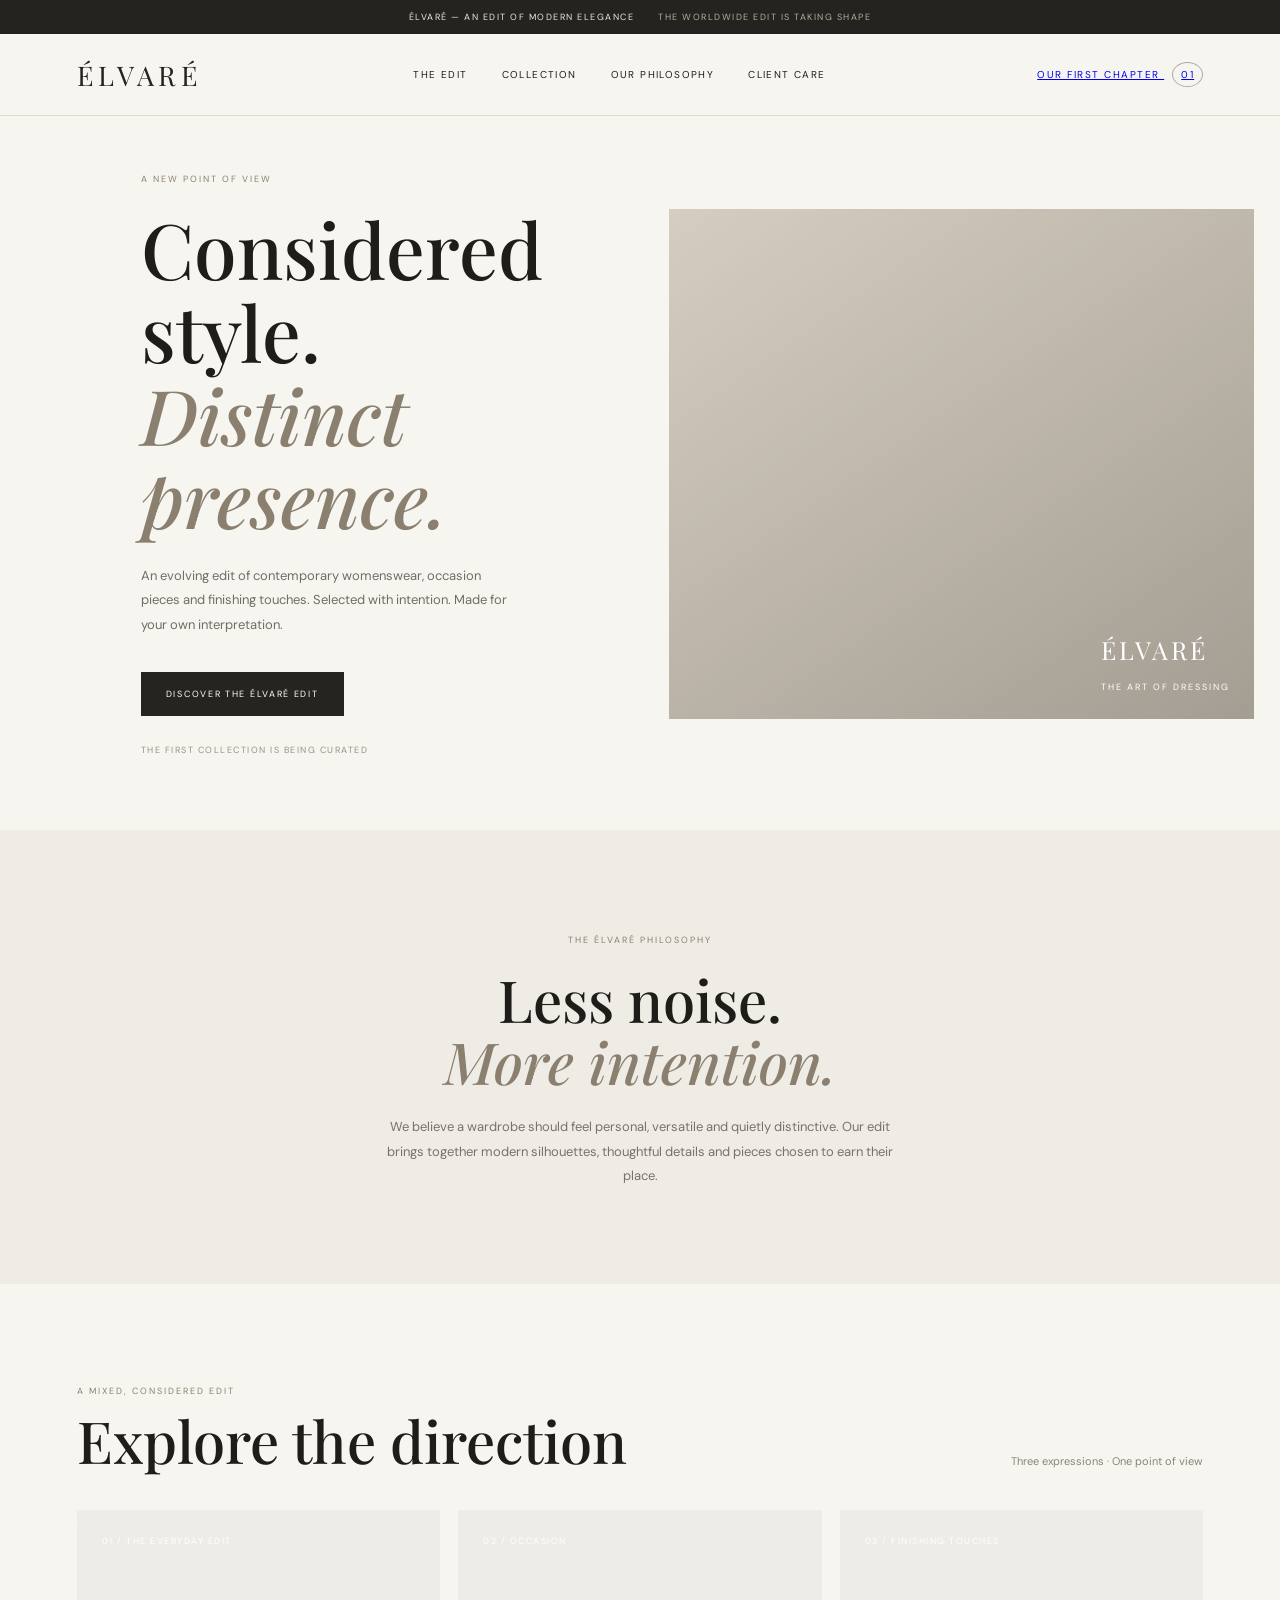
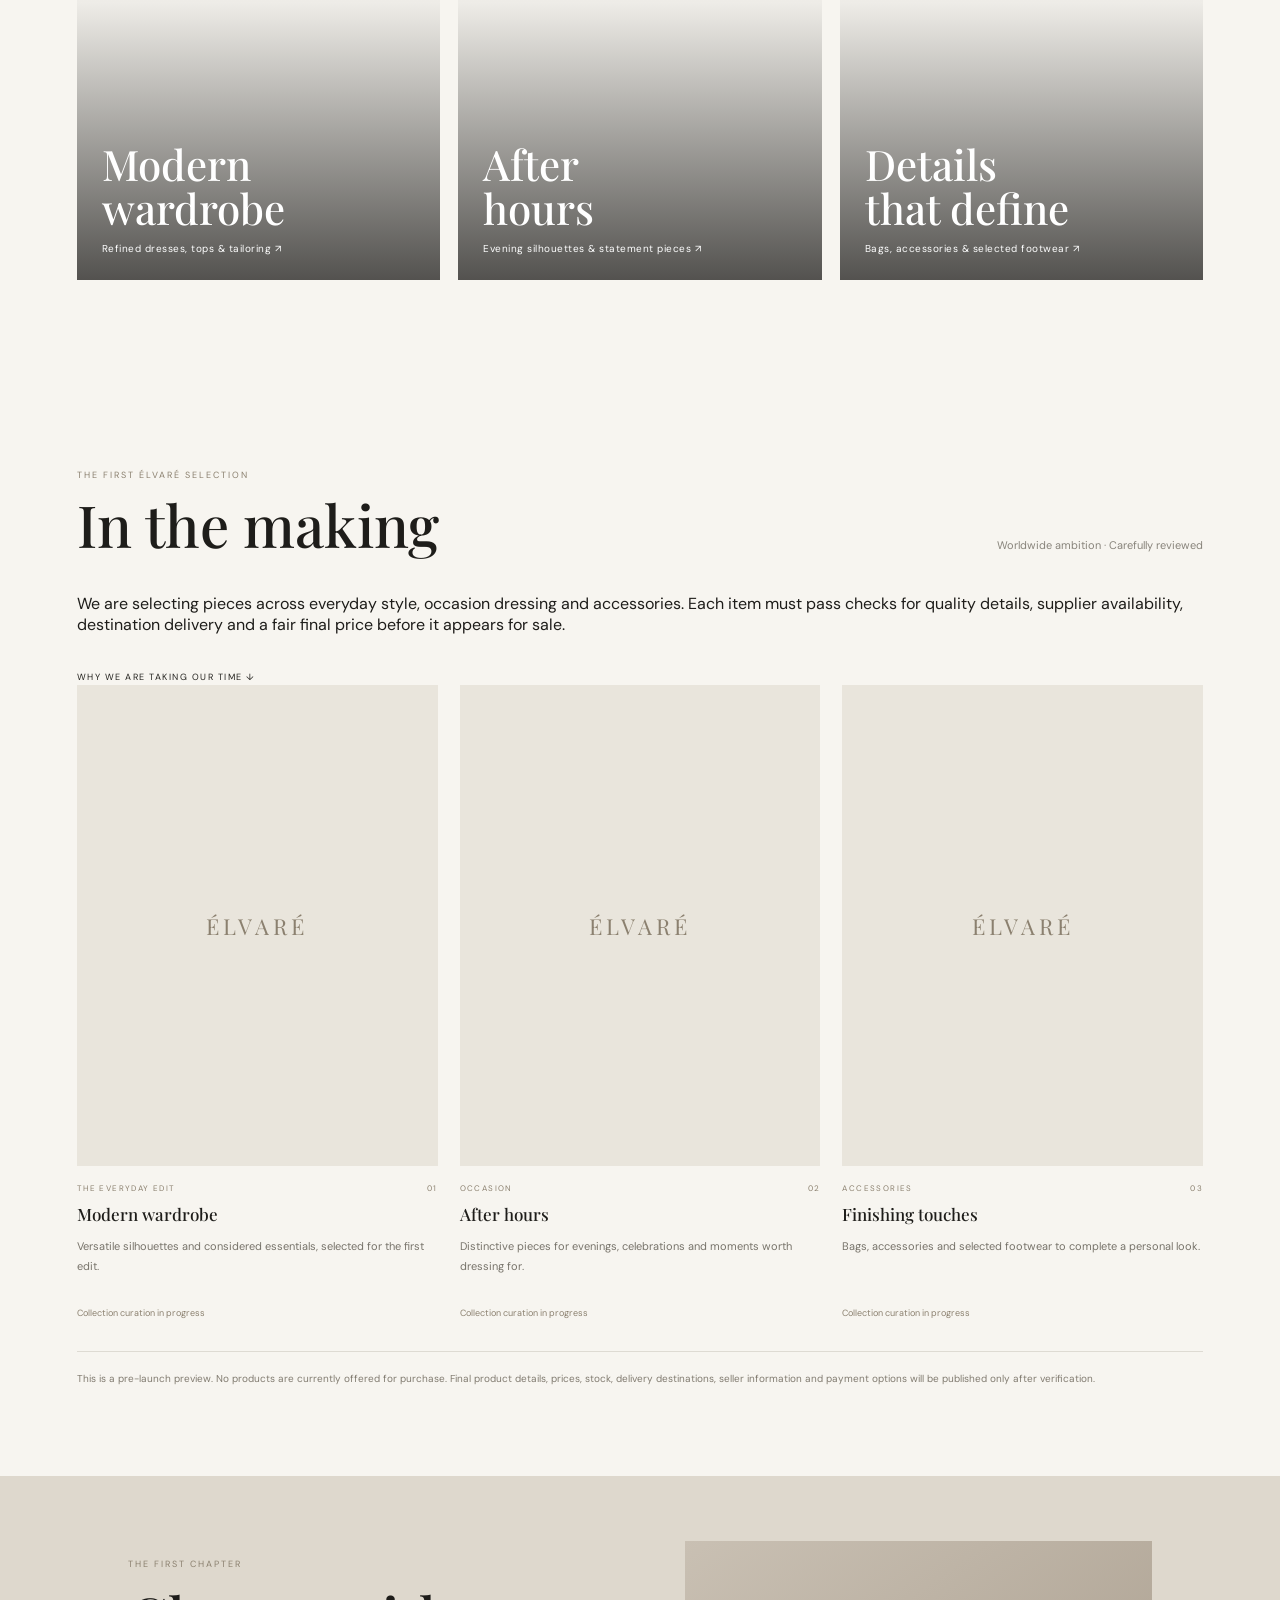
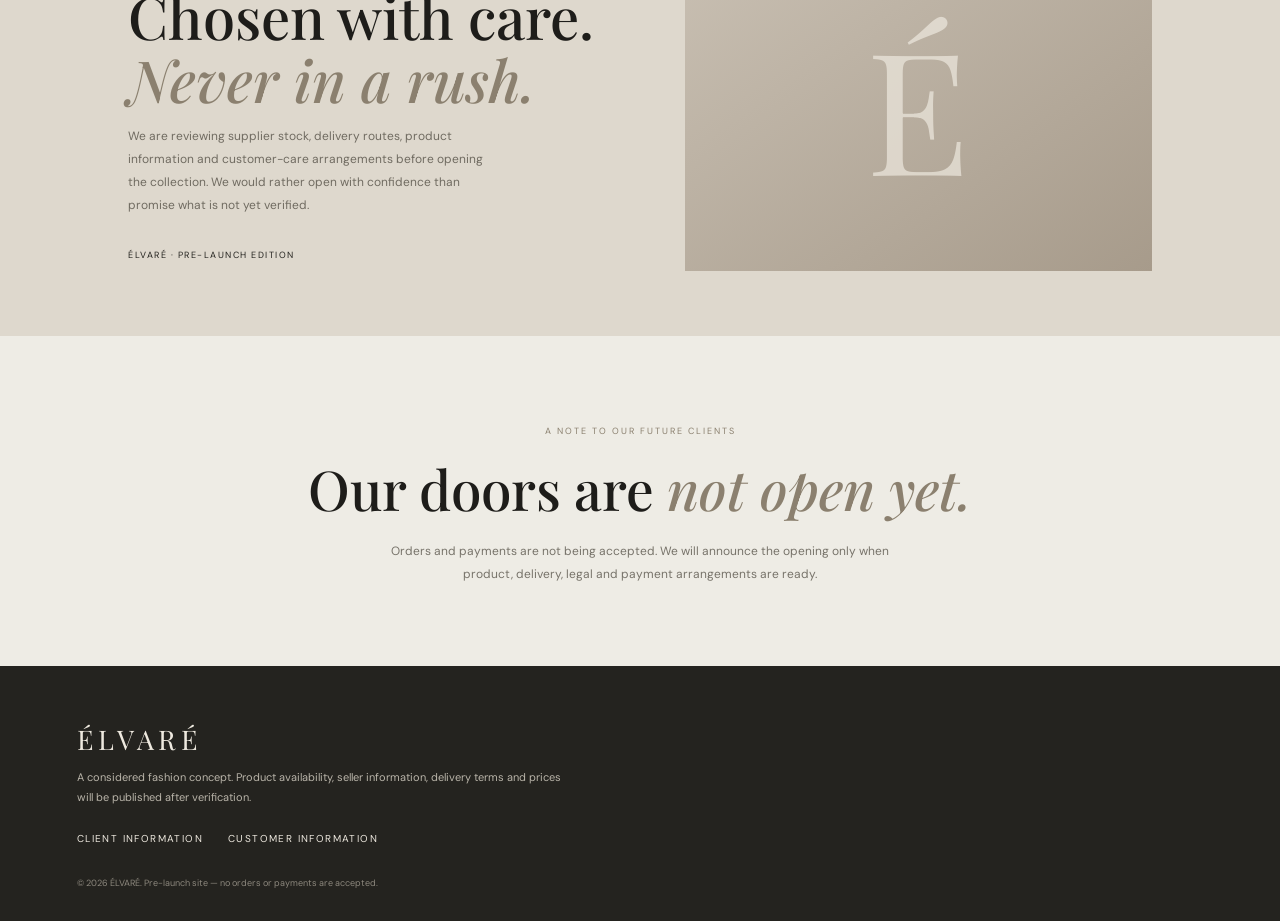
==== index.html @ fff517f3 "Refresh ÉLVARÉ pre-launch storefront and SEO" ====
<!doctype html>
<html lang="en">
<head>
<meta charset="utf-8"><meta name="viewport" content="width=device-width,initial-scale=1">
<meta name="description" content="ÉLVARÉ is an independent fashion edit in the making: contemporary womenswear, occasion dressing and considered accessories. Worldwide launch preparation.">
<meta name="theme-color" content="#f7f5f0"><meta name="robots" content="index,follow">
<meta property="og:type" content="website"><meta property="og:title" content="ÉLVARÉ — The Art of Dressing">
<meta property="og:description" content="A considered edit of modern womenswear, occasion pieces and finishing touches. The first collection is being curated.">
<meta property="og:image" content="https://images.unsplash.com/photo-1539109136881-3be0616acf4b?auto=format&fit=crop&w=1200&q=85">
<meta name="twitter:card" content="summary_large_image">
<title>ÉLVARÉ — The Art of Dressing</title>
<link rel="preconnect" href="https://fonts.googleapis.com"><link rel="preconnect" href="https://fonts.gstatic.com" crossorigin>
<link href="https://fonts.googleapis.com/css2?family=DM+Sans:wght@400;500;600&family=Playfair+Display:wght@500;600&display=swap" rel="stylesheet"><link rel="stylesheet" href="styles.css">
</head>
<body>
<div class="announcement">ÉLVARÉ — AN EDIT OF MODERN ELEGANCE <span>THE WORLDWIDE EDIT IS TAKING SHAPE</span></div>
<header class="header"><a class="wordmark" href="#" aria-label="ÉLVARÉ home">ÉLVARÉ</a><nav aria-label="Main navigation"><a href="#departments">THE EDIT</a><a href="#collection">COLLECTION</a><a href="#philosophy">OUR PHILOSOPHY</a><a href="policies.html">CLIENT CARE</a></nav><a class="bag" href="#launch">OUR FIRST CHAPTER <span>01</span></a></header>
<main>
<section class="hero"><div class="hero-copy"><p class="eyebrow">A NEW POINT OF VIEW</p><h1>Considered style.<br><i>Distinct presence.</i></h1><p class="intro">An evolving edit of contemporary womenswear, occasion pieces and finishing touches. Selected with intention. Made for your own interpretation.</p><a class="button" href="#collection">DISCOVER THE ÉLVARÉ EDIT</a><p class="hero-note">THE FIRST COLLECTION IS BEING CURATED</p></div><div class="hero-image" role="img" aria-label="Fashion editorial photograph"><div class="image-note">ÉLVARÉ<br><small>THE ART OF DRESSING</small></div></div></section>
<section class="statement" id="philosophy"><p class="eyebrow">THE ÉLVARÉ PHILOSOPHY</p><h2>Less noise.<br><i>More intention.</i></h2><p>We believe a wardrobe should feel personal, versatile and quietly distinctive. Our edit brings together modern silhouettes, thoughtful details and pieces chosen to earn their place.</p></section>
<section class="departments" id="departments"><div class="section-head"><div><p class="eyebrow">A MIXED, CONSIDERED EDIT</p><h2>Explore the direction</h2></div><span class="muted">Three expressions · One point of view</span></div><div class="department-grid"><a class="department d1" href="#collection"><span>01 / THE EVERYDAY EDIT</span><strong>Modern<br>wardrobe</strong><small>Refined dresses, tops & tailoring ↗</small></a><a class="department d2" href="#collection"><span>02 / OCCASION</span><strong>After<br>hours</strong><small>Evening silhouettes & statement pieces ↗</small></a><a class="department d3" href="#collection"><span>03 / FINISHING TOUCHES</span><strong>Details<br>that define</strong><small>Bags, accessories & selected footwear ↗</small></a></div></section>
<section class="collection" id="collection"><div class="section-head"><div><p class="eyebrow">THE FIRST ÉLVARÉ SELECTION</p><h2>In the making</h2></div><span class="muted">Worldwide ambition · Carefully reviewed</span></div><div class="collection-intro"><p>We are selecting pieces across everyday style, occasion dressing and accessories. Each item must pass checks for quality details, supplier availability, destination delivery and a fair final price before it appears for sale.</p><a class="text-link" href="#launch">WHY WE ARE TAKING OUR TIME ↓</a></div><div class="product-grid" id="product-grid" aria-live="polite"><article class="product-card"><div class="product-photo product-no-image">ÉLVARÉ</div><div class="product-meta"><span>THE EVERYDAY EDIT</span><span>01</span></div><h3>Modern wardrobe</h3><p>Versatile silhouettes and considered essentials, selected for the first edit.</p><small class="product-status">Collection curation in progress</small></article><article class="product-card"><div class="product-photo product-no-image">ÉLVARÉ</div><div class="product-meta"><span>OCCASION</span><span>02</span></div><h3>After hours</h3><p>Distinctive pieces for evenings, celebrations and moments worth dressing for.</p><small class="product-status">Collection curation in progress</small></article><article class="product-card"><div class="product-photo product-no-image">ÉLVARÉ</div><div class="product-meta"><span>ACCESSORIES</span><span>03</span></div><h3>Finishing touches</h3><p>Bags, accessories and selected footwear to complete a personal look.</p><small class="product-status">Collection curation in progress</small></article></div><p class="catalog-note">This is a pre-launch preview. No products are currently offered for purchase. Final product details, prices, stock, delivery destinations, seller information and payment options will be published only after verification.</p></section>
<section class="editorial" id="launch"><div><p class="eyebrow">THE FIRST CHAPTER</p><h2>Chosen with care.<br><i>Never in a rush.</i></h2><p>We are reviewing supplier stock, delivery routes, product information and customer-care arrangements before opening the collection. We would rather open with confidence than promise what is not yet verified.</p><span class="text-link">ÉLVARÉ · PRE-LAUNCH EDITION</span></div><div class="editorial-art" aria-hidden="true"></div></section>
<section class="launch-strip"><p class="eyebrow">A NOTE TO OUR FUTURE CLIENTS</p><h2>Our doors are <i>not open yet.</i></h2><p>Orders and payments are not being accepted. We will announce the opening only when product, delivery, legal and payment arrangements are ready.</p></section>
</main>
<footer><a class="wordmark" href="#">ÉLVARÉ</a><p>A considered fashion concept. Product availability, seller information, delivery terms and prices will be published after verification.</p><div class="footer-links"><a href="policies.html">CLIENT INFORMATION</a><a href="policies.html">CUSTOMER INFORMATION</a></div><small>© 2026 ÉLVARÉ. Pre-launch site — no orders or payments are accepted.</small></footer>
<script src="app.js"></script></body></html>
---- styles.css ----
*{box-sizing:border-box}html{scroll-behavior:smooth}body{margin:0;color:#1e1d1a;background:#f7f5f0;font-family:'DM Sans',sans-serif}.announcement{text-align:center;background:#24231f;color:#eee9df;font-size:9px;letter-spacing:1.5px;padding:11px}.header{height:82px;display:flex;align-items:center;justify-content:space-between;padding:0 6vw;border-bottom:1px solid #dedbd3}.wordmark{font-family:'Playfair Display',serif;font-size:27px;letter-spacing:5px;color:#24231f;text-decoration:none}nav{display:flex;gap:34px}nav a,.footer-links a{font-size:10px;letter-spacing:1.4px;text-decoration:none;color:inherit}.bag{background:none;border:0;font:10px 'DM Sans';letter-spacing:1.5px;cursor:pointer}.bag span{border:1px solid #aaa;padding:5px 8px;border-radius:50%;margin-left:8px}.hero{display:grid;grid-template-columns:48% 52%;min-height:610px;padding:48px 6vw 65px;gap:4vw;align-items:center}.hero-copy{padding-left:5vw}.eyebrow{font-size:9px;letter-spacing:2px;color:#8b806f}.hero h1,h2{font:500 clamp(42px,6vw,78px)/1.08 'Playfair Display',serif;margin:22px 0}.hero h1 i,h2 i{font-weight:500;color:#8b806f}.intro{max-width:370px;line-height:1.9;color:#706d65;font-size:13px;margin:25px 0 34px}.button{display:inline-block;background:#25241f;color:#fff;text-decoration:none;border:0;padding:16px 25px;font-size:9px;letter-spacing:1.7px}.hero-image{height:510px;position:relative;background:linear-gradient(145deg,rgba(25,24,21,.02),rgba(25,24,21,.2)),url('https://images.unsplash.com/photo-1539109136881-3be0616acf4b?auto=format&fit=crop&w=1300&q=85') center/cover,#d9d1c3}.image-note{position:absolute;bottom:24px;right:24px;color:white;font:22px/1.2 'Playfair Display';letter-spacing:2px}.statement{text-align:center;padding:95px 20px;background:#eeece5}.statement h2,.section-head h2,.editorial h2{font-size:clamp(38px,5vw,58px)}.statement>p:last-child{max-width:510px;margin:0 auto;color:#77736a;line-height:1.9;font-size:13px}.collection{padding:95px 6vw}.section-head{display:flex;justify-content:space-between;align-items:end;margin-bottom:38px}.section-head h2{margin:12px 0 0}.muted{font-size:11px;color:#88847b;line-height:1.8}.grid{display:grid;grid-template-columns:repeat(3,1fr);gap:22px}.product{background:#eeece6}.product-art{height:380px;background:linear-gradient(135deg,#d8d0c3,#b8ad9e);display:flex;align-items:center;justify-content:center;color:#f7f5f0;font:13px 'Playfair Display';letter-spacing:2px}.product:nth-child(2n) .product-art{background:linear-gradient(135deg,#c9c0b3,#e4ded4)}.product-info{padding:17px 15px 20px;display:flex;justify-content:space-between;gap:10px;font-size:12px}.product-info small{display:block;color:#8a857b;margin-top:6px}.add{background:none;border:1px solid #aaa;padding:8px 12px;font-size:9px;letter-spacing:1px;cursor:pointer}.editorial{background:#ded8cd;display:grid;grid-template-columns:1fr 1fr;min-height:440px;align-items:center;padding:65px 10vw;gap:7vw}.editorial h2{margin:15px 0}.editorial p:not(.eyebrow){font-size:12px;line-height:1.9;color:#706b61;max-width:360px}.editorial-art{height:330px;background:linear-gradient(145deg,#c9c0b3,#a79b8b);position:relative}.editorial-art:after{content:'É';position:absolute;inset:0;display:grid;place-items:center;font:170px 'Playfair Display';color:#eee9df;opacity:.7}.text-link{font-size:9px;letter-spacing:1.5px;color:#24231f;text-decoration:none;display:inline-block;margin-top:20px}footer{padding:55px 6vw 30px;background:#24231f;color:#eee9df}footer .wordmark{color:#eee9df}footer p{font-size:11px;color:#b9b4a9;max-width:500px;line-height:1.8}.footer-links{display:flex;gap:25px;margin:25px 0}footer small{font-size:9px;color:#8d887e}.drawer{position:fixed;right:0;top:0;height:100%;width:min(420px,90vw);background:#f7f5f0;z-index:5;padding:35px;transform:translateX(110%);transition:.3s}.drawer.open{transform:none}.close{float:right;border:0;background:none;font-size:28px;cursor:pointer}.scrim{display:none;position:fixed;inset:0;background:#0008;z-index:4}.scrim.show{display:block}.cart-line{padding:12px 0;border-bottom:1px solid #ddd;display:flex;justify-content:space-between;font-size:12px}@media(max-width:750px){nav{display:none}.hero{grid-template-columns:1fr;padding:45px 6vw;gap:35px}.hero-copy{padding:0}.hero-image{height:390px}.grid{grid-template-columns:1fr 1fr}.product-art{height:260px}.section-head{display:block}.section-head .muted{display:block;margin-top:12px}.editorial{grid-template-columns:1fr;padding:55px 8vw}.editorial-art{height:260px}}@media(max-width:440px){.grid{grid-template-columns:1fr}.product-art{height:350px}.wordmark{font-size:23px}}
/* ÉLVARÉ editorial launch refresh */
.announcement{display:flex;justify-content:center;gap:24px;flex-wrap:wrap}.announcement span{color:#b9ad9b}.hero{min-height:650px}.hero-note{font-size:9px;letter-spacing:1.5px;color:#9a9184;margin-top:28px}.hero-image{background-image:linear-gradient(145deg,rgba(25,24,21,.02),rgba(25,24,21,.28)),url('https://images.unsplash.com/photo-1539109136881-3be0616acf4b?auto=format&fit=crop&w=1300&q=85')}.image-note{font-size:25px;letter-spacing:3px}.image-note small{font:9px 'DM Sans';letter-spacing:2px}
.departments{padding:92px 6vw}.department-grid{display:grid;grid-template-columns:1fr 1fr 1fr;gap:18px}.department{min-height:370px;padding:25px;display:flex;flex-direction:column;justify-content:flex-end;color:#fff;text-decoration:none;position:relative;overflow:hidden;background-size:cover;background-position:center}.department:before{content:'';position:absolute;inset:0;background:linear-gradient(0deg,rgba(20,19,17,.72),rgba(20,19,17,.04) 75%);transition:.3s}.department:hover:before{background:linear-gradient(0deg,rgba(20,19,17,.8),rgba(20,19,17,.18))}.department>*{position:relative}.department span{font-size:9px;letter-spacing:1.5px;margin-bottom:auto}.department strong{font:42px/1.05 'Playfair Display';font-weight:500;margin:70px 0 12px}.department small{font-size:10px;letter-spacing:.5px}.d1{background-image:url('https://images.unsplash.com/photo-1483985988355-763728e1935b?auto=format&fit=crop&w=900&q=80')}.d2{background-image:url('https://images.unsplash.com/photo-1566174053879-31528523f8ae?auto=format&fit=crop&w=900&q=80')}.d3{background-image:url('https://images.unsplash.com/photo-1584917865442-de89df76afd3?auto=format&fit=crop&w=900&q=80')}.launch-strip{text-align:center;padding:80px 20px;background:#eeece5}.launch-strip h2{font-size:clamp(36px,5vw,55px)}.launch-strip p:last-child{max-width:500px;margin:0 auto;color:#77736a;line-height:1.9;font-size:12px}
@media(max-width:750px){.department-grid{grid-template-columns:1fr}.department{min-height:330px}.departments{padding:65px 6vw}.announcement{gap:8px;flex-direction:column}}

.collection{padding:88px 6vw;background:#f7f5f0}.product-grid{display:grid;grid-template-columns:repeat(3,minmax(0,1fr));gap:22px}.product-card{min-width:0}.product-photo{display:block;overflow:hidden;background:#e8e2d9;aspect-ratio:2/3}.product-photo img{width:100%;height:100%;object-fit:cover;display:block;transition:transform .5s}.product-photo:hover img{transform:scale(1.035)}.product-meta{display:flex;justify-content:space-between;margin:17px 0 10px;font-size:8px;letter-spacing:1.4px;color:#8b806f}.product-card h3{font:500 23px 'Playfair Display';margin:0 0 10px}.product-card>p{font-size:11px;line-height:1.8;color:#77736a;min-height:58px}.product-foot{display:flex;justify-content:space-between;align-items:center;border-top:1px solid #dedbd3;padding:13px 0;font-size:10px;color:#716c63}.product-foot a{font-size:8px;letter-spacing:1px;color:#24231f;text-decoration:none}.product-status{display:block;font-size:9px;color:#8b806f;line-height:1.6}.catalog-note{font-size:10px;line-height:1.8;color:#817b70;margin:30px 0 0;padding-top:18px;border-top:1px solid #dedbd3}
@media(max-width:750px){.product-grid{grid-template-columns:1fr 1fr;gap:18px}.product-card h3{font-size:20px}.product-card>p{min-height:90px}}
@media(max-width:480px){.product-grid{grid-template-columns:1fr}.product-card>p{min-height:0}.product-photo{aspect-ratio:3/4}}

.catalog-controls{display:flex;align-items:center;justify-content:center;gap:18px;margin:34px auto 0}.catalog-controls .button{cursor:pointer}.catalog-controls [hidden]{display:none}

.catalog-search-wrap{max-width:520px;margin:0 0 34px}.catalog-search-wrap label{display:block;font-size:9px;letter-spacing:1.8px;color:#8b806f;margin-bottom:10px}.catalog-search-wrap input{width:100%;padding:15px 16px;border:1px solid #d8d3c9;background:#fffdfa;color:#24231f;font:12px 'DM Sans',sans-serif;outline:none}.catalog-search-wrap input:focus{border-color:#8b806f}.product-photo{display:block;aspect-ratio:3/4;overflow:hidden;background:#e9e5dc}.product-photo img{width:100%;height:100%;object-fit:cover;display:block;transition:transform .5s}.product-card:hover .product-photo img{transform:scale(1.035)}.product-no-image{display:grid;place-items:center;font:22px 'Playfair Display';letter-spacing:4px;color:#8b806f}.product-card h3{font:500 17px/1.35 'Playfair Display',serif}.product-status{display:block;color:#8b806f;line-height:1.6;margin-top:10px}.product-foot{display:flex;justify-content:space-between;gap:10px;font-size:10px;letter-spacing:.7px}.product-card{min-width:0}@media(max-width:700px){.catalog-search-wrap{margin-bottom:24px}}
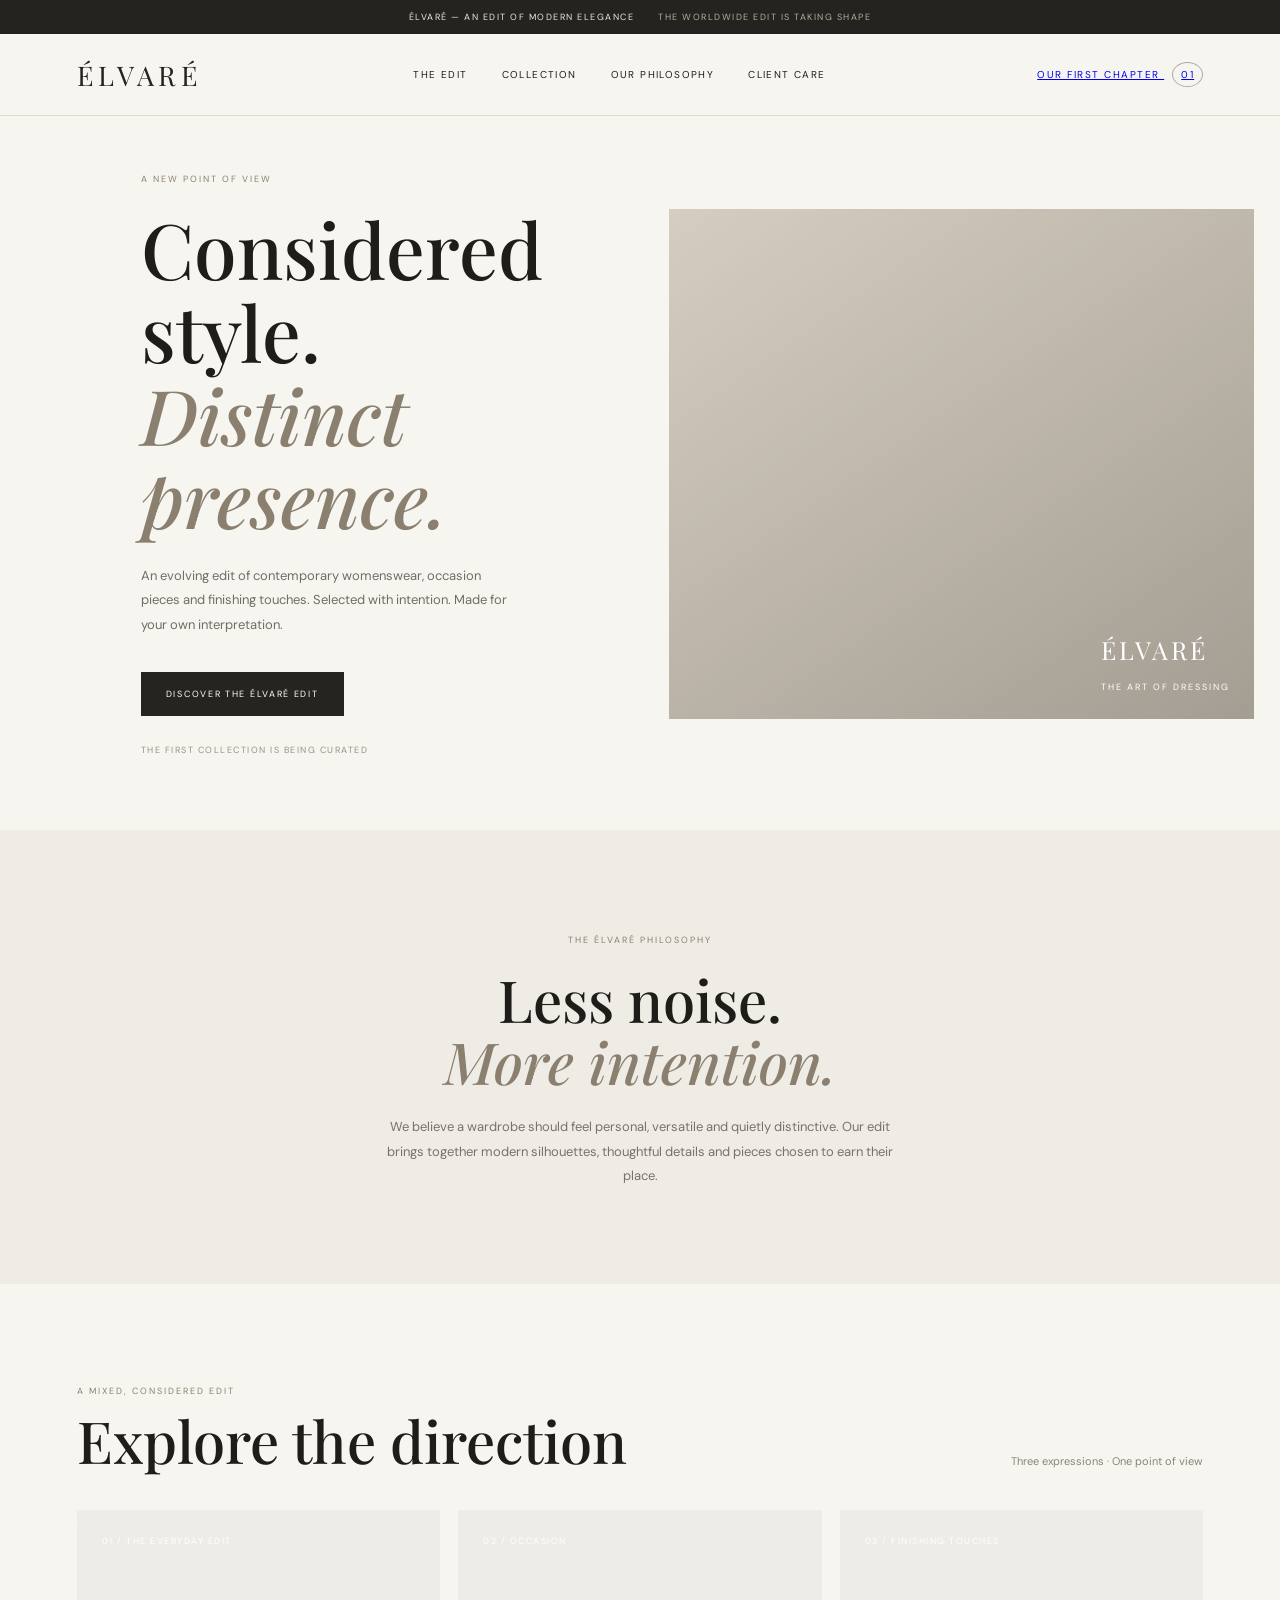
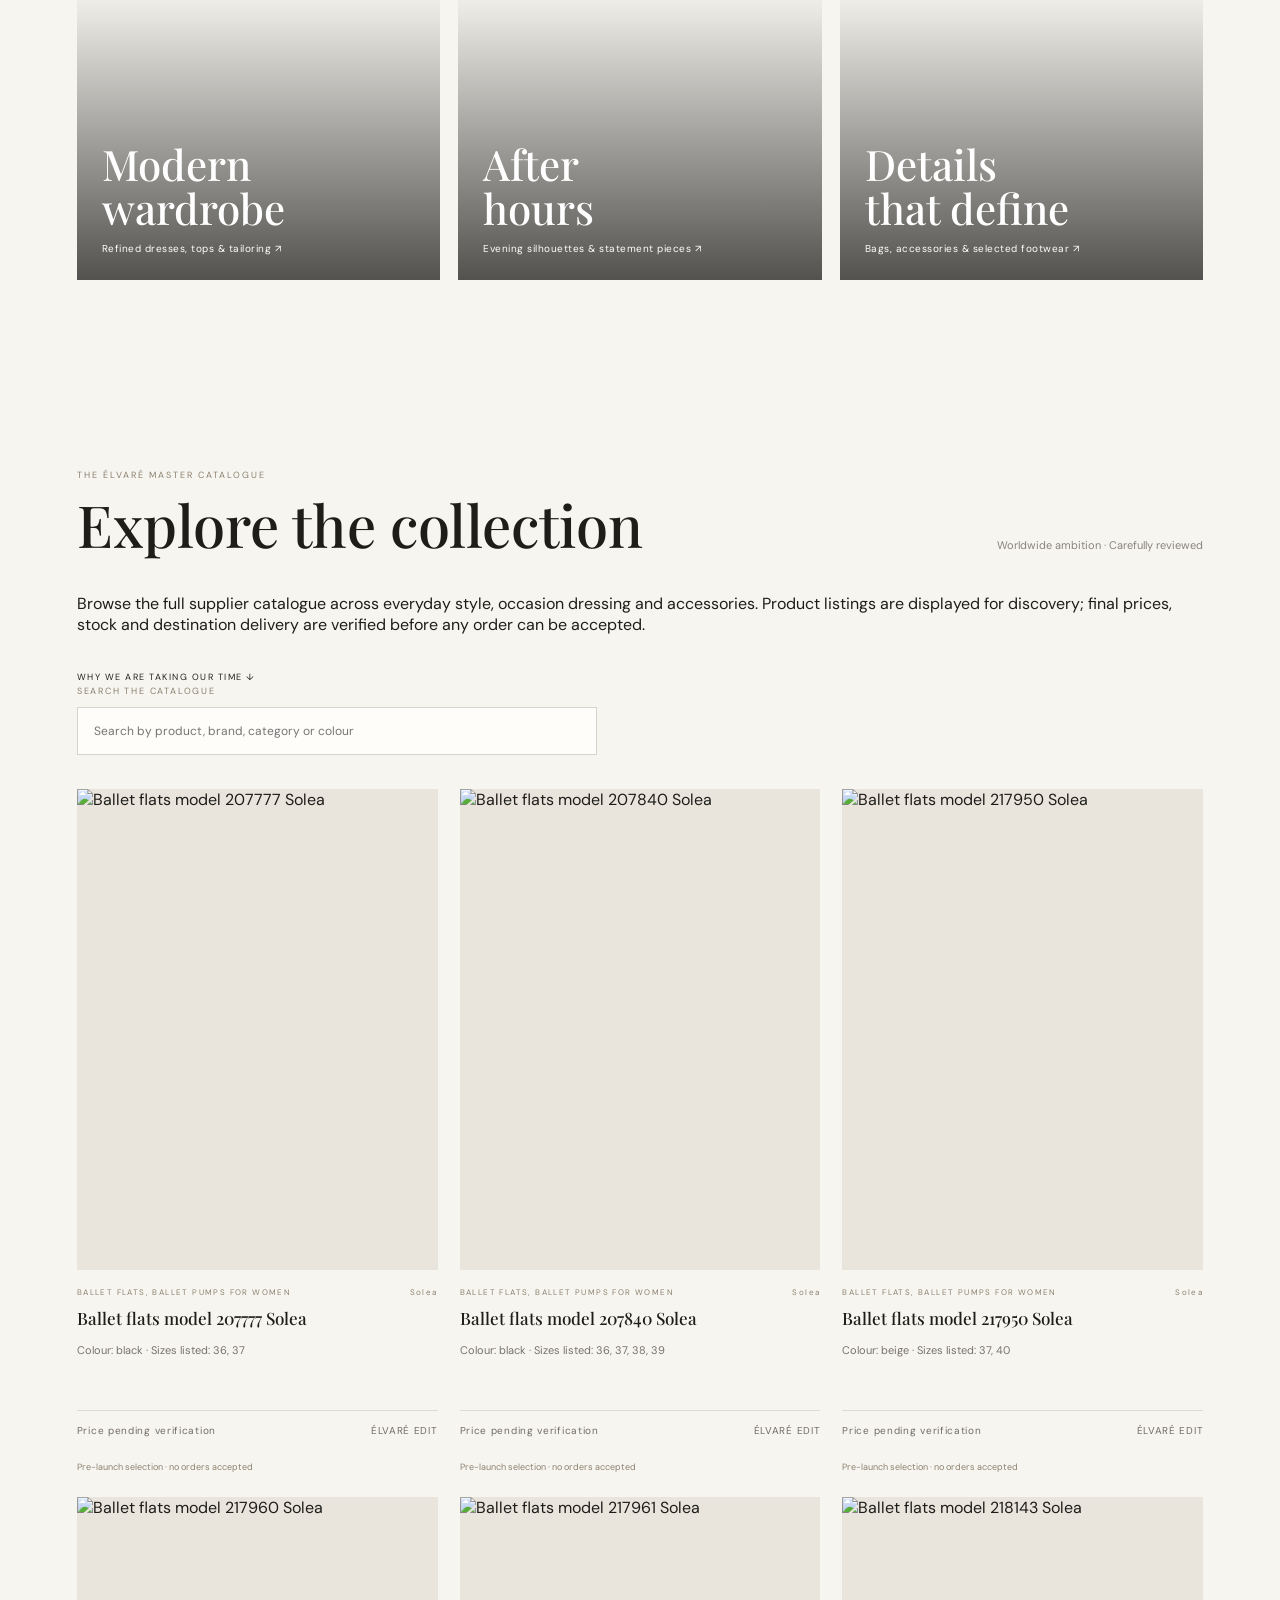
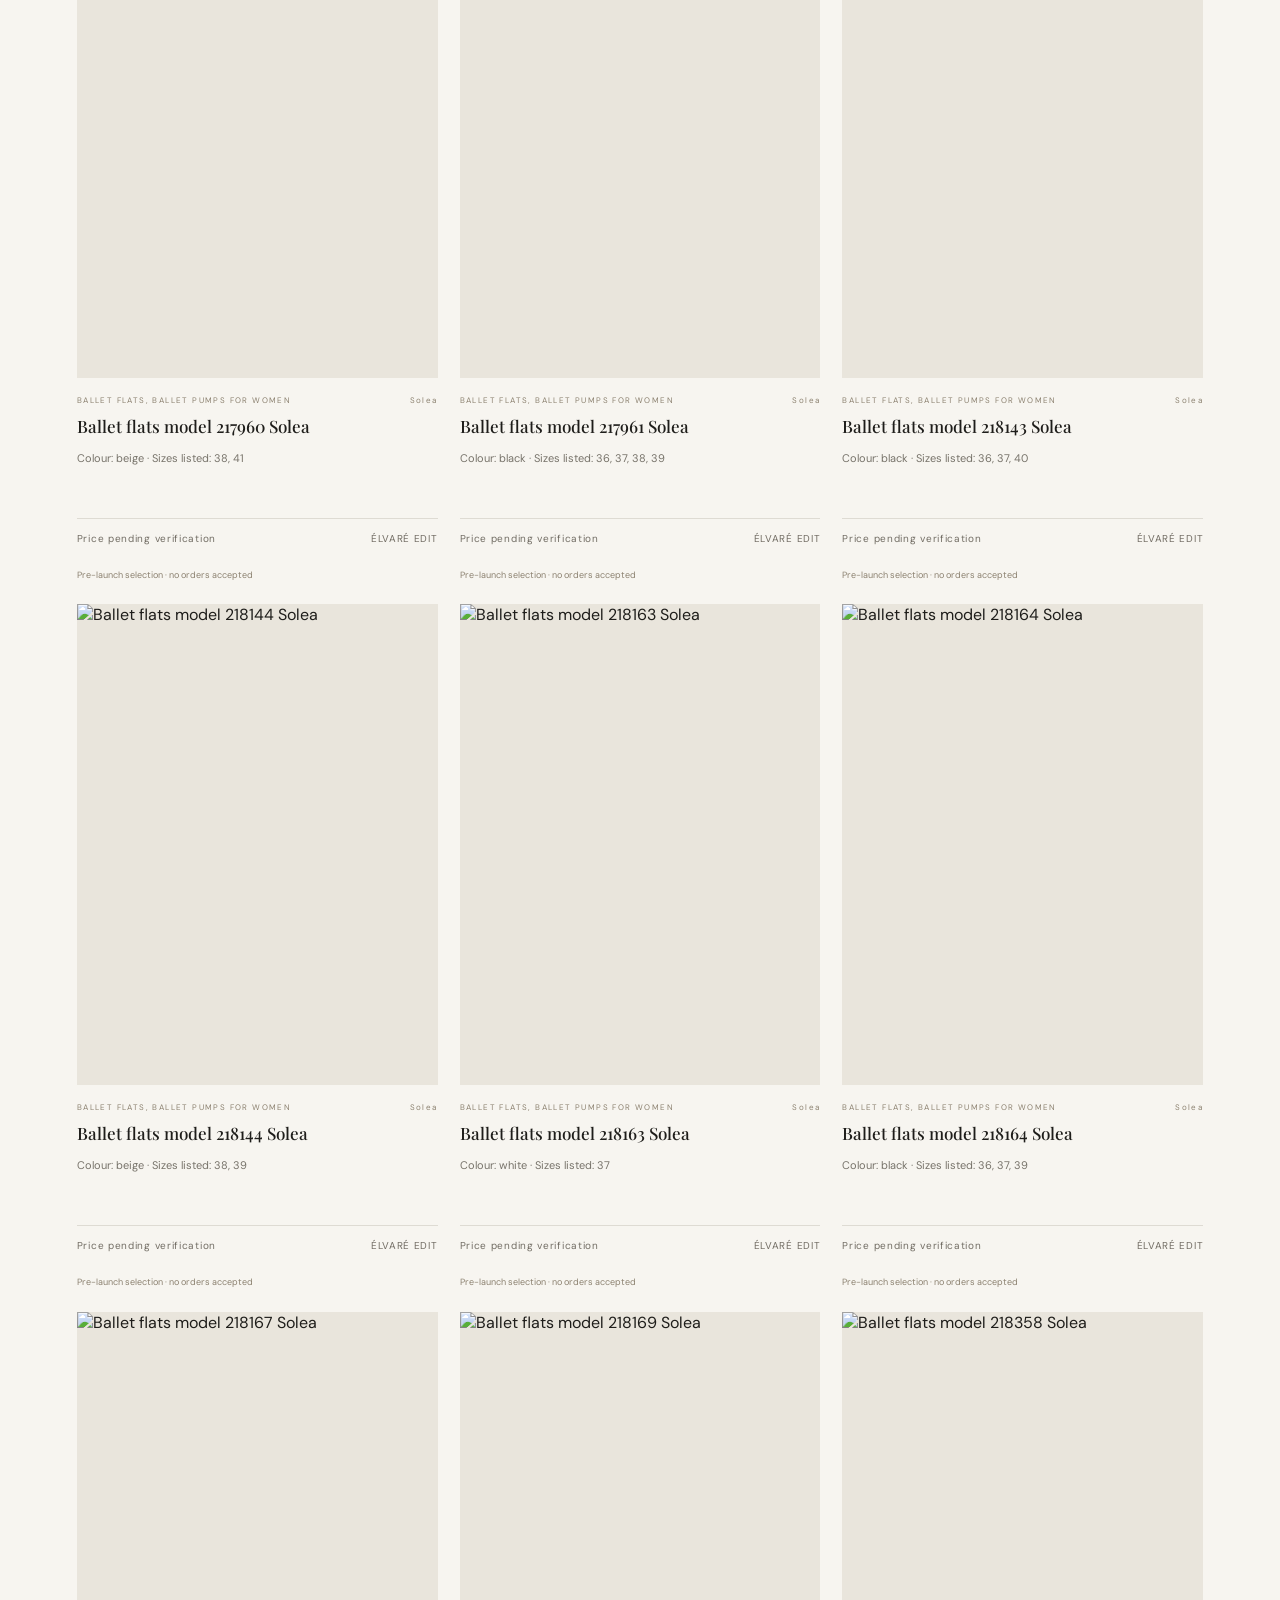
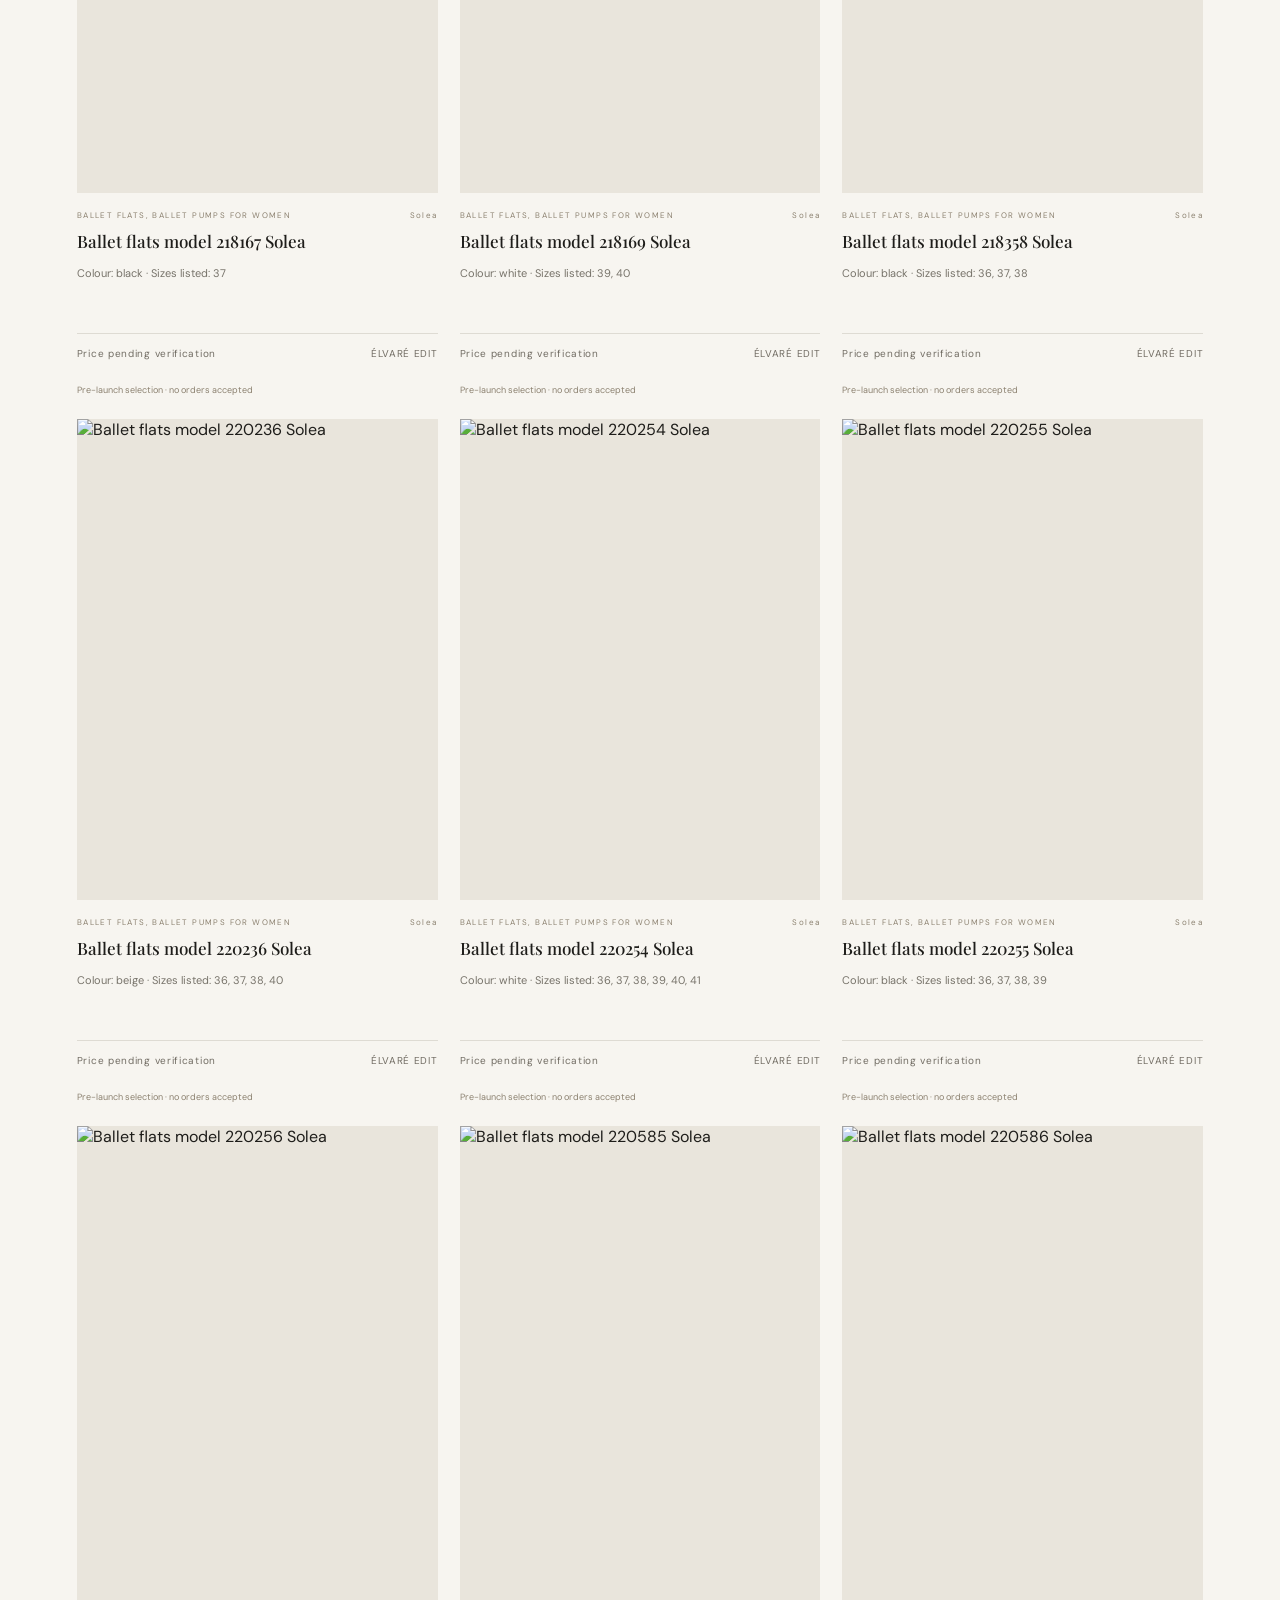
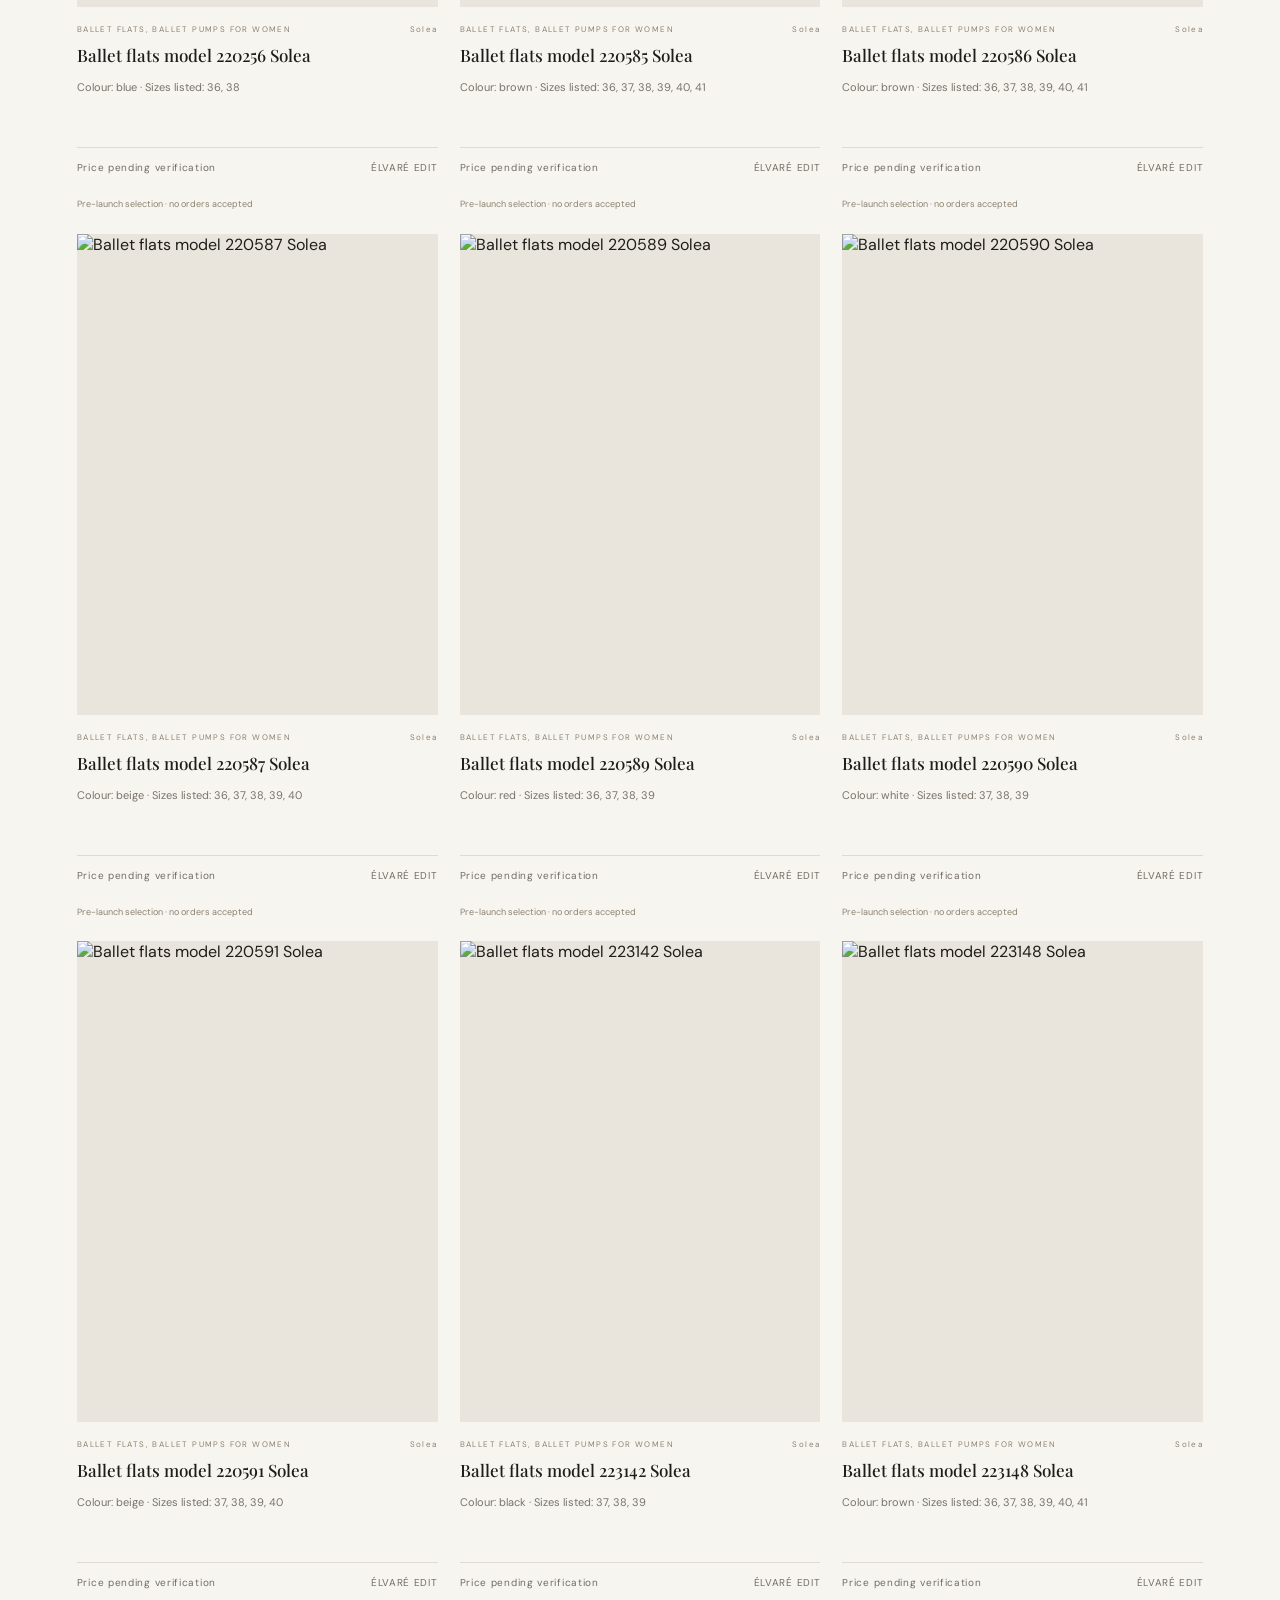
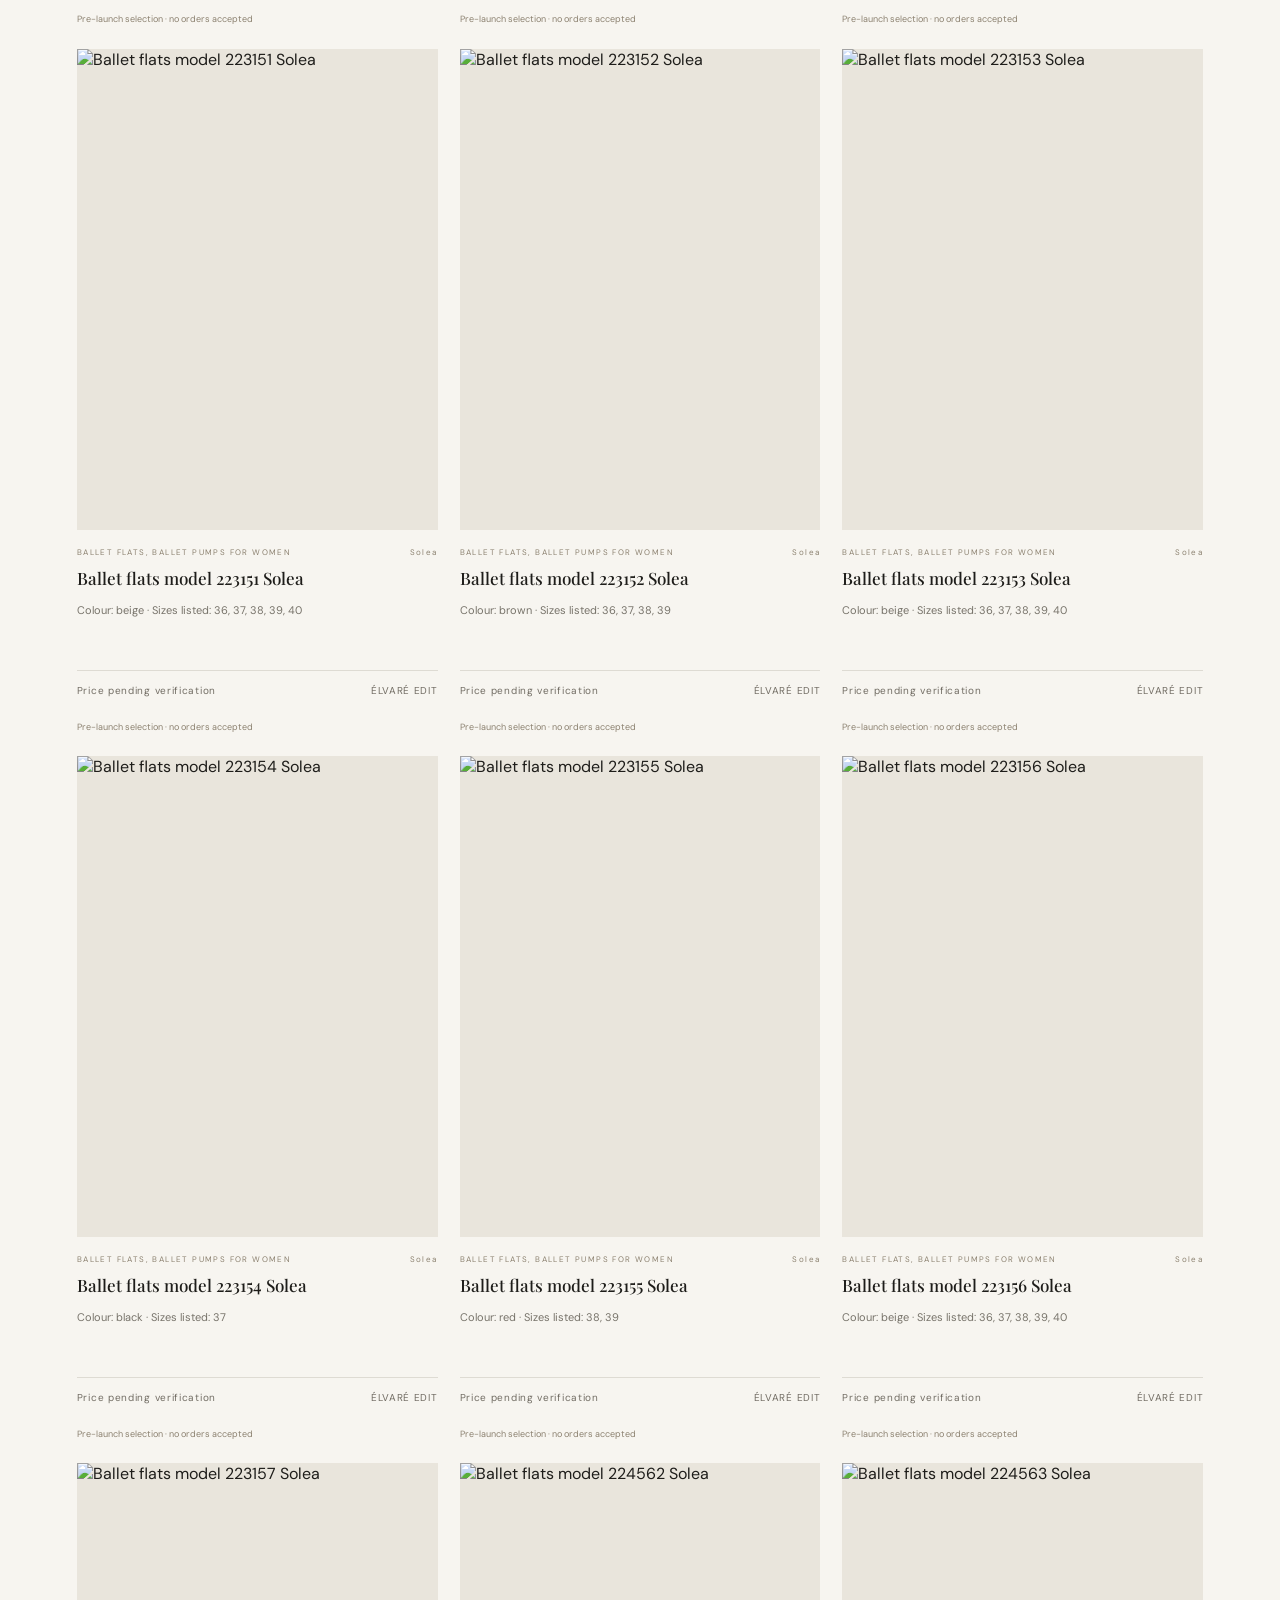
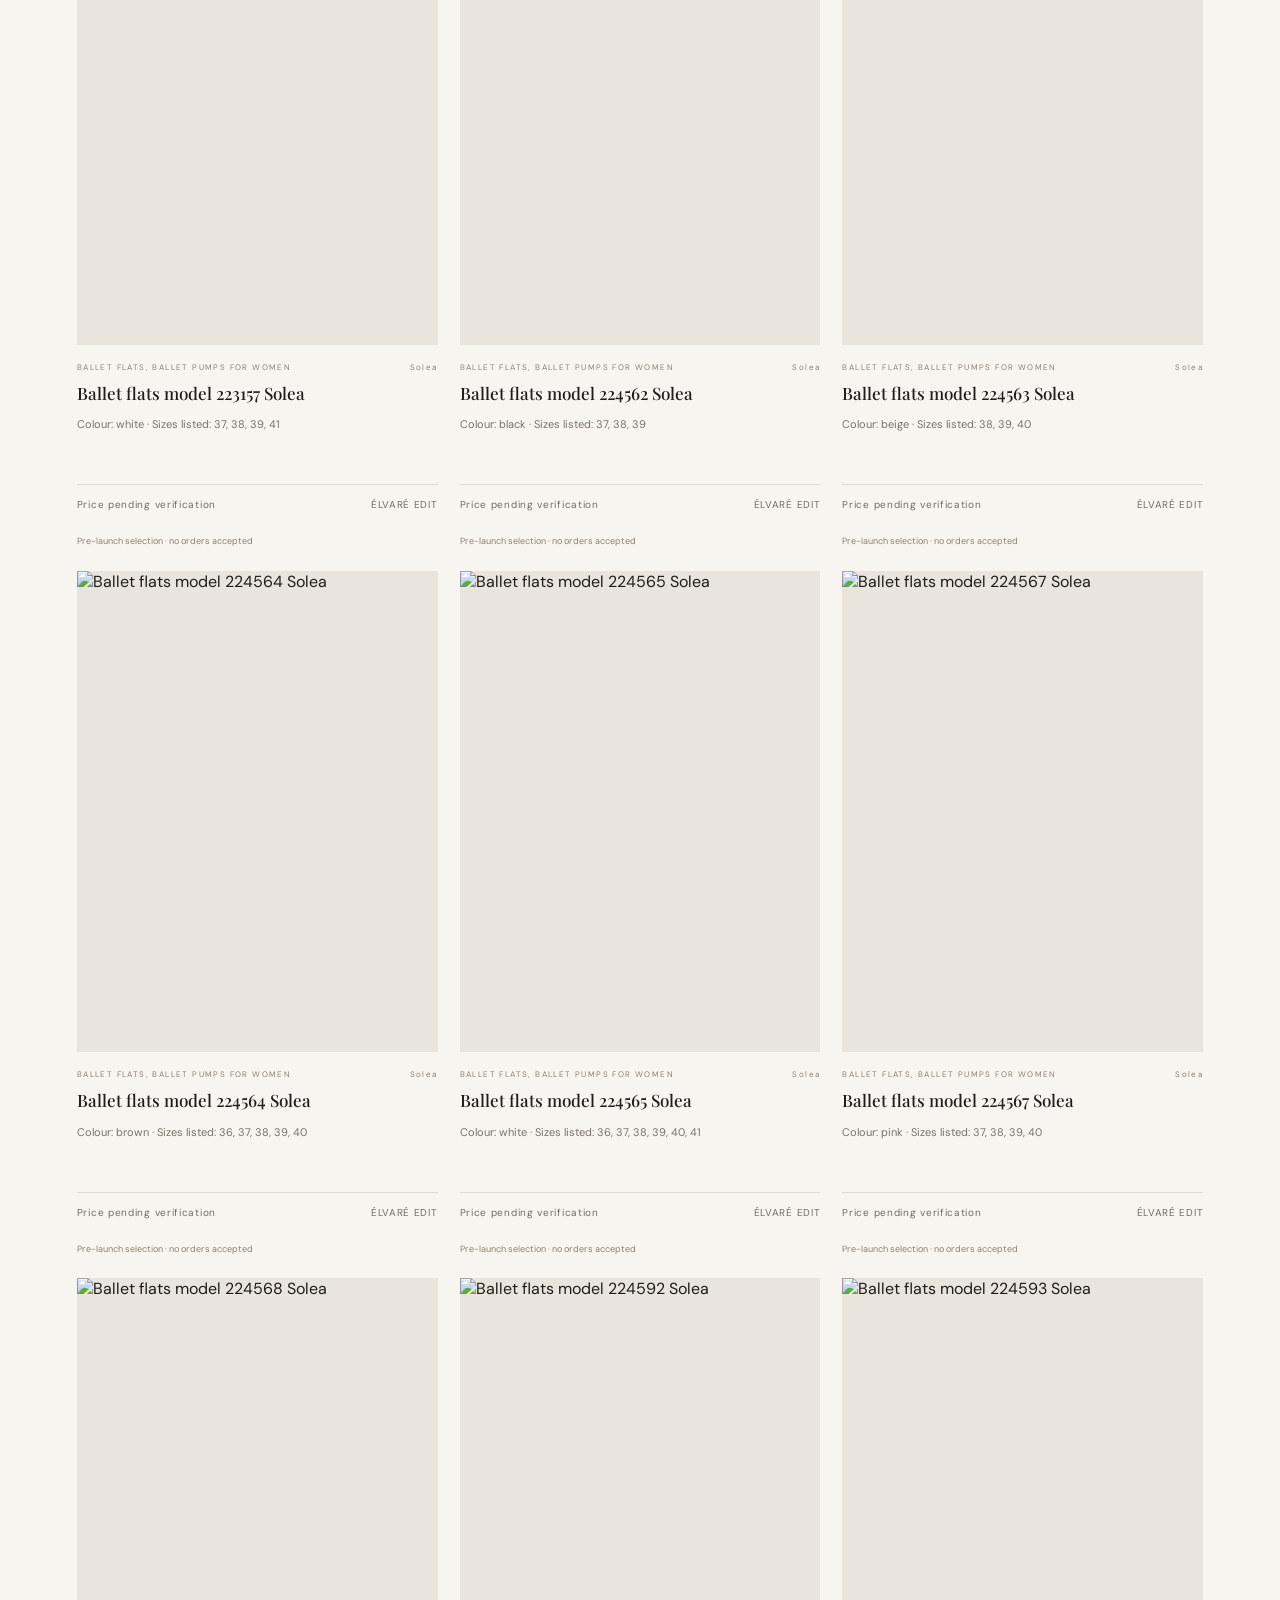
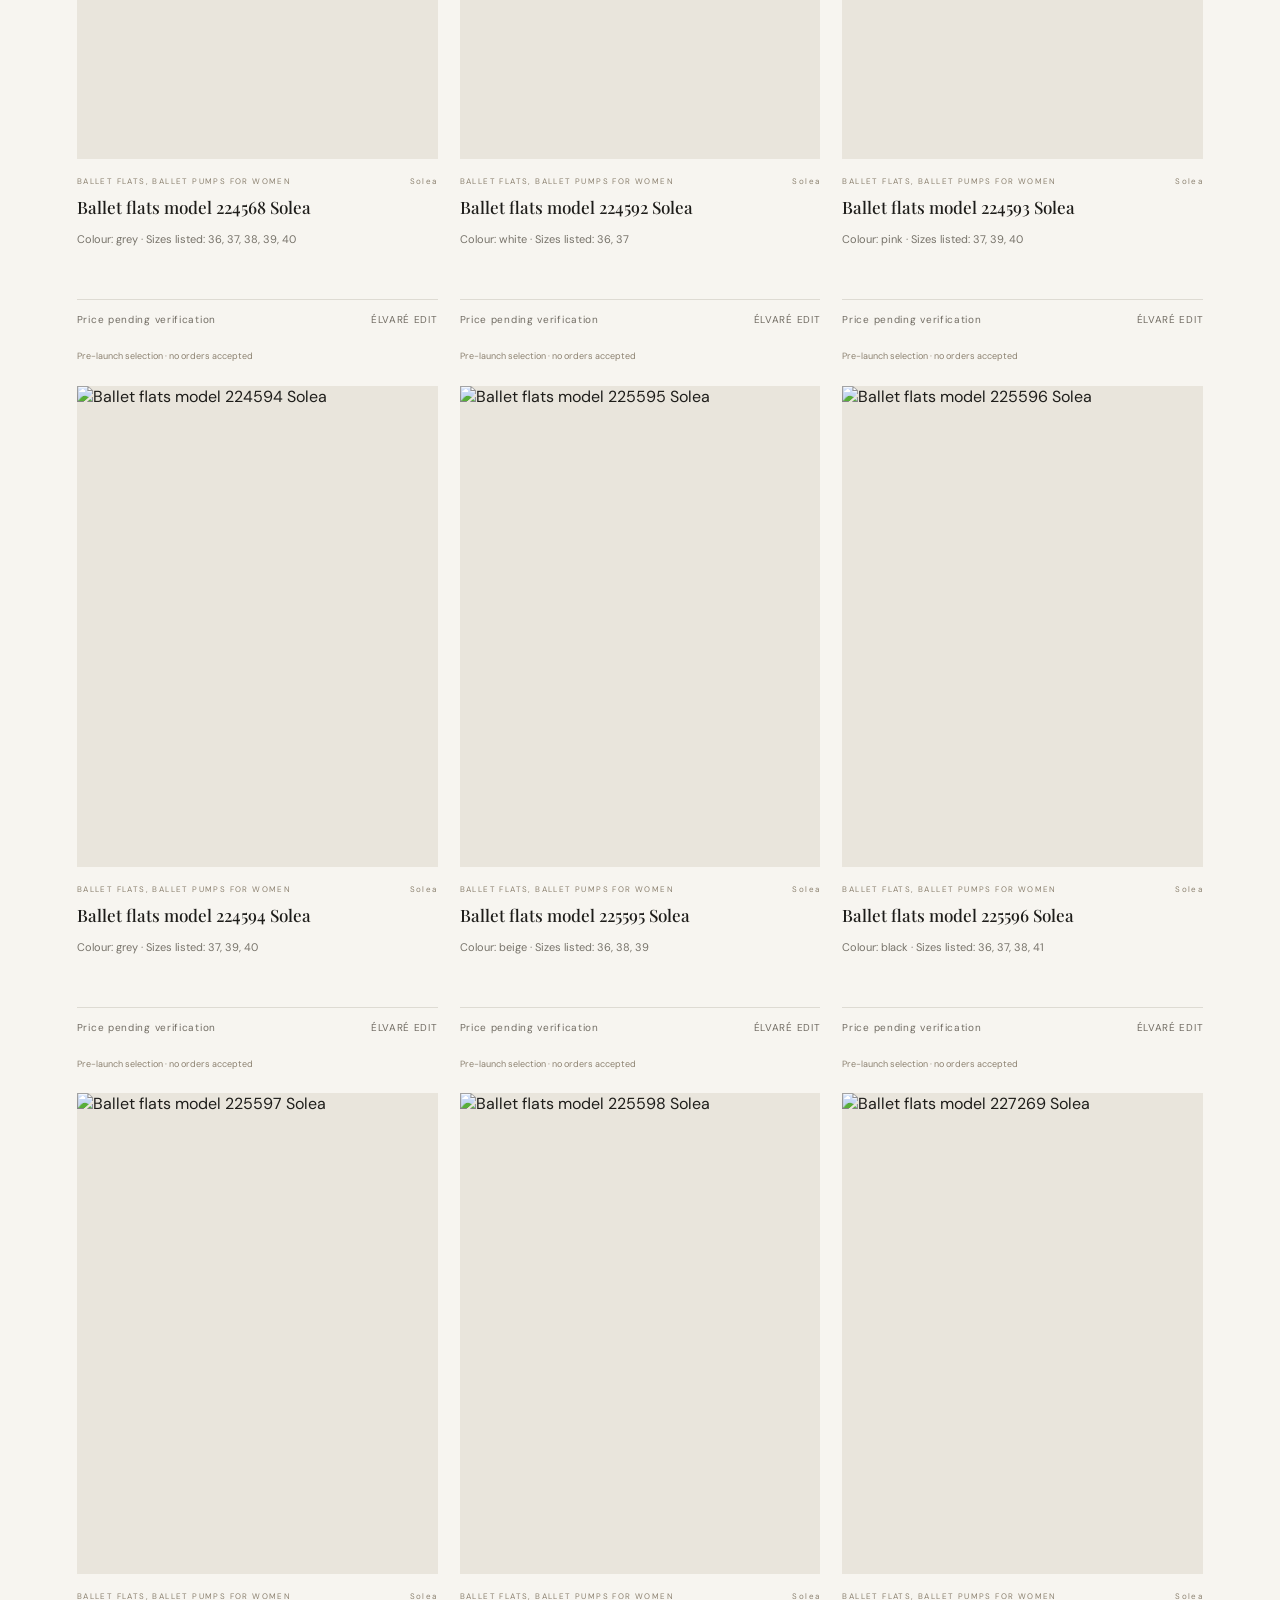
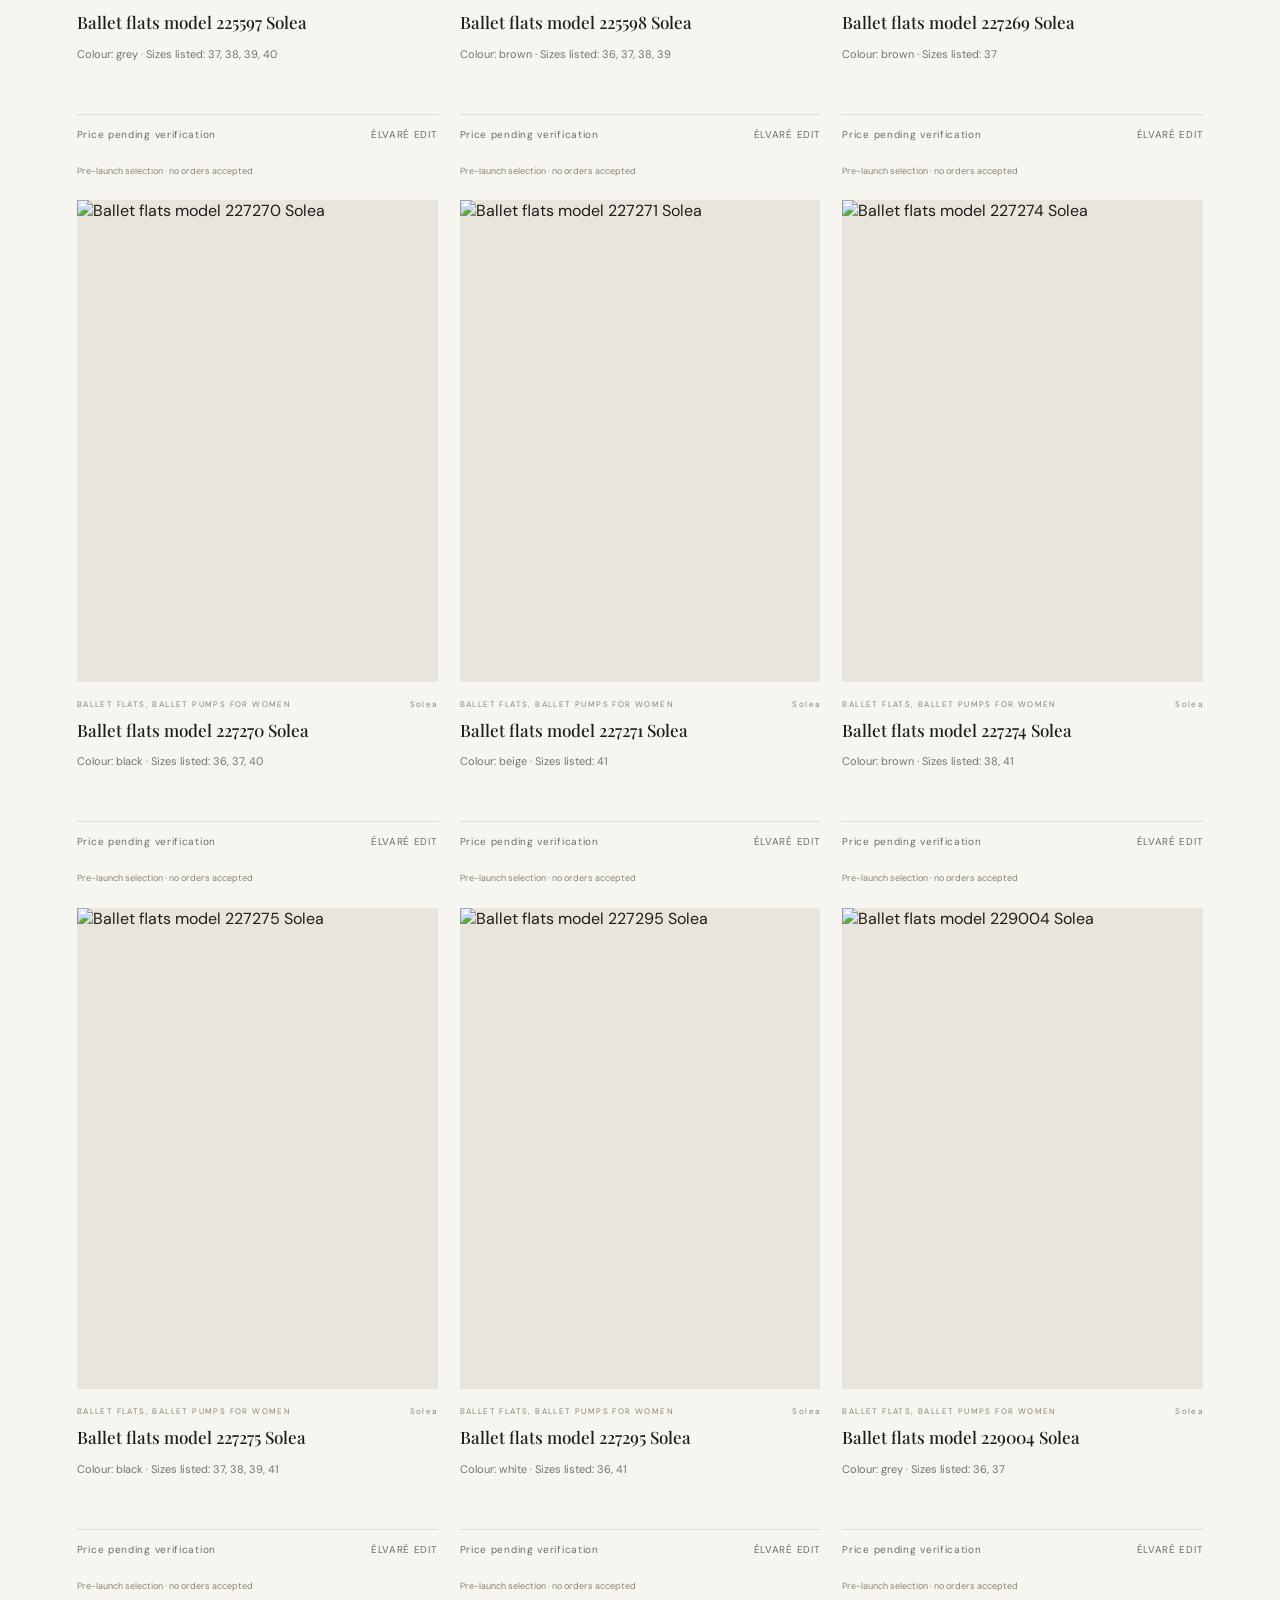
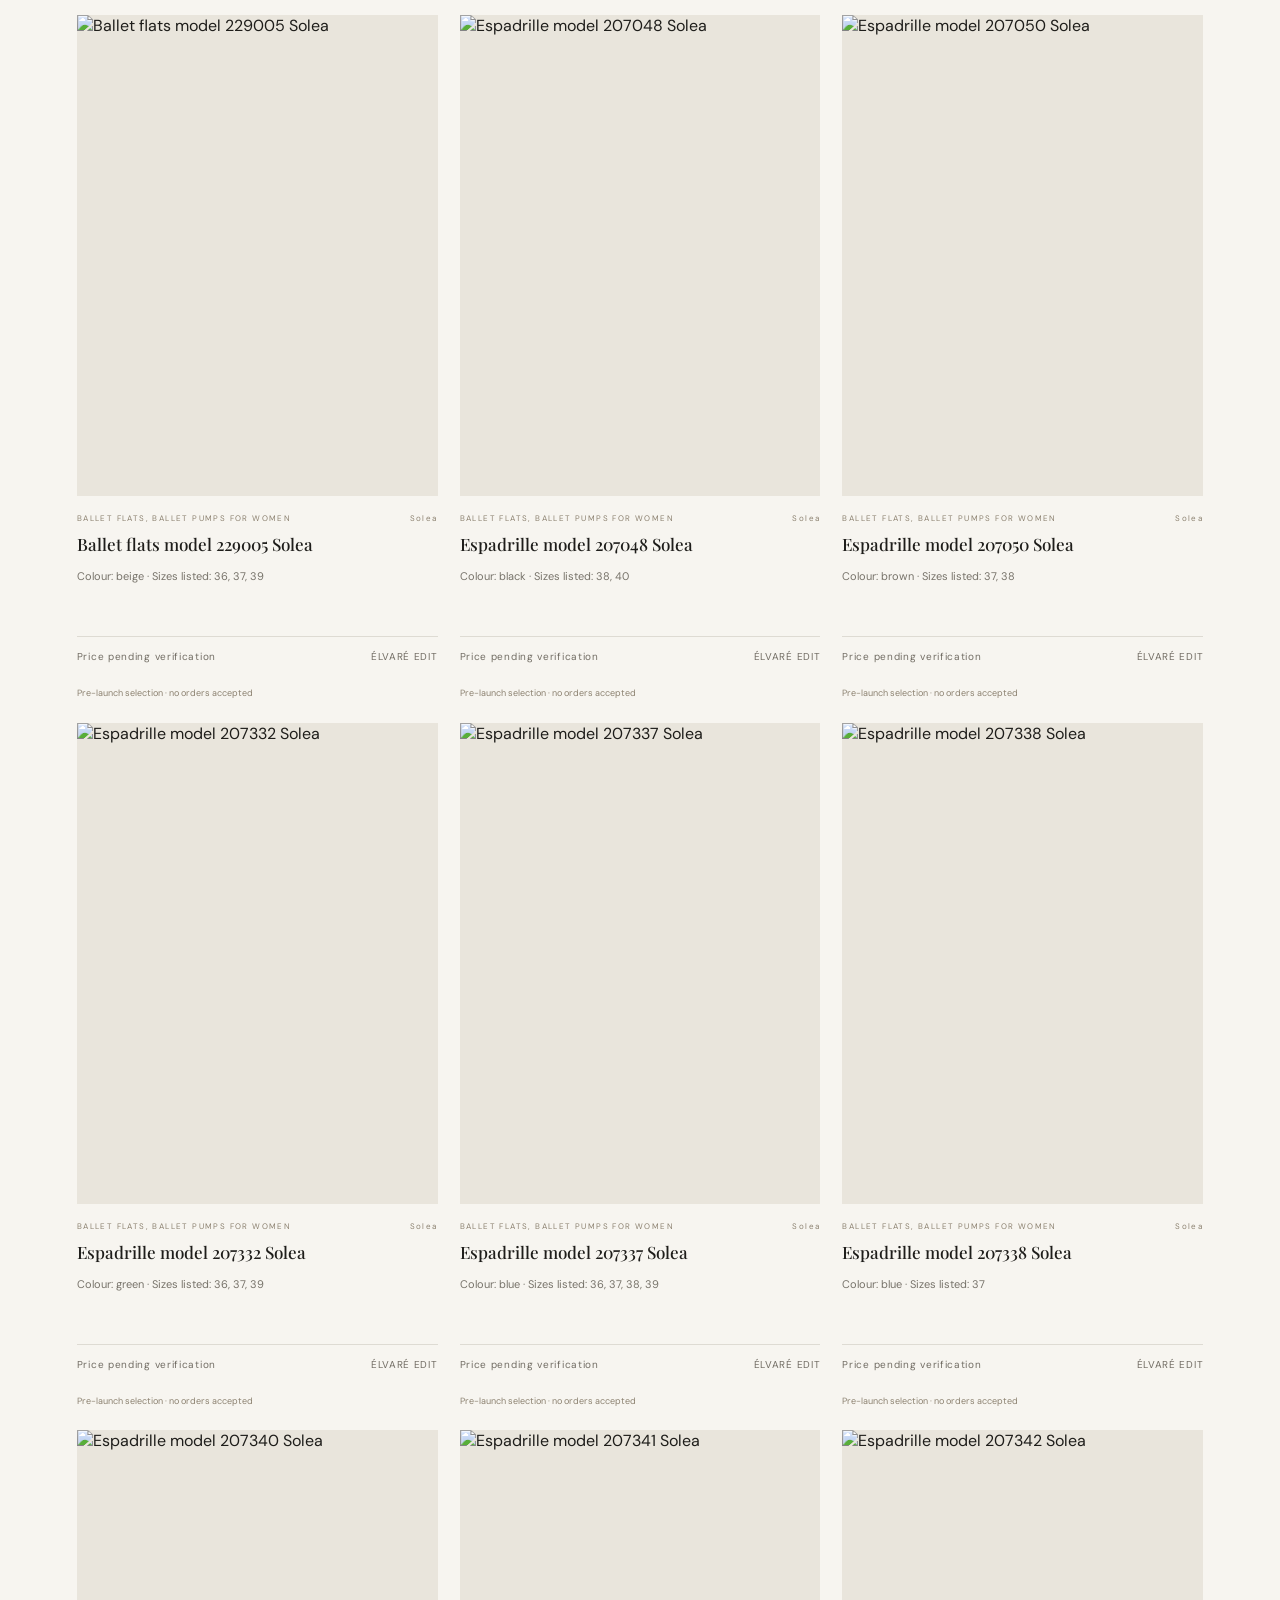
==== commit e68bb611: "Publish searchable full catalogue browsing section" ====
--- a/index.html
+++ b/index.html
@@ -19,7 +19,7 @@
 <section class="hero"><div class="hero-copy"><p class="eyebrow">A NEW POINT OF VIEW</p><h1>Considered style.<br><i>Distinct presence.</i></h1><p class="intro">An evolving edit of contemporary womenswear, occasion pieces and finishing touches. Selected with intention. Made for your own interpretation.</p><a class="button" href="#collection">DISCOVER THE ÉLVARÉ EDIT</a><p class="hero-note">THE FIRST COLLECTION IS BEING CURATED</p></div><div class="hero-image" role="img" aria-label="Fashion editorial photograph"><div class="image-note">ÉLVARÉ<br><small>THE ART OF DRESSING</small></div></div></section>
 <section class="statement" id="philosophy"><p class="eyebrow">THE ÉLVARÉ PHILOSOPHY</p><h2>Less noise.<br><i>More intention.</i></h2><p>We believe a wardrobe should feel personal, versatile and quietly distinctive. Our edit brings together modern silhouettes, thoughtful details and pieces chosen to earn their place.</p></section>
 <section class="departments" id="departments"><div class="section-head"><div><p class="eyebrow">A MIXED, CONSIDERED EDIT</p><h2>Explore the direction</h2></div><span class="muted">Three expressions · One point of view</span></div><div class="department-grid"><a class="department d1" href="#collection"><span>01 / THE EVERYDAY EDIT</span><strong>Modern<br>wardrobe</strong><small>Refined dresses, tops & tailoring ↗</small></a><a class="department d2" href="#collection"><span>02 / OCCASION</span><strong>After<br>hours</strong><small>Evening silhouettes & statement pieces ↗</small></a><a class="department d3" href="#collection"><span>03 / FINISHING TOUCHES</span><strong>Details<br>that define</strong><small>Bags, accessories & selected footwear ↗</small></a></div></section>
-<section class="collection" id="collection"><div class="section-head"><div><p class="eyebrow">THE FIRST ÉLVARÉ SELECTION</p><h2>In the making</h2></div><span class="muted">Worldwide ambition · Carefully reviewed</span></div><div class="collection-intro"><p>We are selecting pieces across everyday style, occasion dressing and accessories. Each item must pass checks for quality details, supplier availability, destination delivery and a fair final price before it appears for sale.</p><a class="text-link" href="#launch">WHY WE ARE TAKING OUR TIME ↓</a></div><div class="product-grid" id="product-grid" aria-live="polite"><article class="product-card"><div class="product-photo product-no-image">ÉLVARÉ</div><div class="product-meta"><span>THE EVERYDAY EDIT</span><span>01</span></div><h3>Modern wardrobe</h3><p>Versatile silhouettes and considered essentials, selected for the first edit.</p><small class="product-status">Collection curation in progress</small></article><article class="product-card"><div class="product-photo product-no-image">ÉLVARÉ</div><div class="product-meta"><span>OCCASION</span><span>02</span></div><h3>After hours</h3><p>Distinctive pieces for evenings, celebrations and moments worth dressing for.</p><small class="product-status">Collection curation in progress</small></article><article class="product-card"><div class="product-photo product-no-image">ÉLVARÉ</div><div class="product-meta"><span>ACCESSORIES</span><span>03</span></div><h3>Finishing touches</h3><p>Bags, accessories and selected footwear to complete a personal look.</p><small class="product-status">Collection curation in progress</small></article></div><p class="catalog-note">This is a pre-launch preview. No products are currently offered for purchase. Final product details, prices, stock, delivery destinations, seller information and payment options will be published only after verification.</p></section>
+<section class="collection" id="collection"><div class="section-head"><div><p class="eyebrow">THE ÉLVARÉ MASTER CATALOGUE</p><h2>Explore the collection</h2></div><span class="muted">Worldwide ambition · Carefully reviewed</span></div><div class="collection-intro"><p>Browse the full supplier catalogue across everyday style, occasion dressing and accessories. Product listings are displayed for discovery; final prices, stock and destination delivery are verified before any order can be accepted.</p><a class="text-link" href="#launch">WHY WE ARE TAKING OUR TIME ↓</a></div><div class="catalog-search-wrap"><label for="catalog-search">SEARCH THE CATALOGUE</label><input id="catalog-search" type="search" placeholder="Search by product, brand, category or colour" autocomplete="off"></div><div class="product-grid" id="product-grid" aria-live="polite"><article class="product-card"><div class="product-photo product-no-image">ÉLVARÉ</div><div class="product-meta"><span>THE EVERYDAY EDIT</span><span>01</span></div><h3>Modern wardrobe</h3><p>Versatile silhouettes and considered essentials, selected for the first edit.</p><small class="product-status">Collection curation in progress</small></article><article class="product-card"><div class="product-photo product-no-image">ÉLVARÉ</div><div class="product-meta"><span>OCCASION</span><span>02</span></div><h3>After hours</h3><p>Distinctive pieces for evenings, celebrations and moments worth dressing for.</p><small class="product-status">Collection curation in progress</small></article><article class="product-card"><div class="product-photo product-no-image">ÉLVARÉ</div><div class="product-meta"><span>ACCESSORIES</span><span>03</span></div><h3>Finishing touches</h3><p>Bags, accessories and selected footwear to complete a personal look.</p><small class="product-status">Collection curation in progress</small></article></div><div class="catalog-controls"><button class="button" id="load-more" type="button" hidden>LOAD MORE PRODUCTS</button><span class="muted" id="catalog-count" aria-live="polite">Loading catalogue…</span></div><p class="catalog-note">Catalogue listings are visible for browsing. They are not yet purchasable: sale prices, live stock, shipping costs and destination eligibility must be verified first. Checkout and payments remain disabled.</p></section>
 <section class="editorial" id="launch"><div><p class="eyebrow">THE FIRST CHAPTER</p><h2>Chosen with care.<br><i>Never in a rush.</i></h2><p>We are reviewing supplier stock, delivery routes, product information and customer-care arrangements before opening the collection. We would rather open with confidence than promise what is not yet verified.</p><span class="text-link">ÉLVARÉ · PRE-LAUNCH EDITION</span></div><div class="editorial-art" aria-hidden="true"></div></section>
 <section class="launch-strip"><p class="eyebrow">A NOTE TO OUR FUTURE CLIENTS</p><h2>Our doors are <i>not open yet.</i></h2><p>Orders and payments are not being accepted. We will announce the opening only when product, delivery, legal and payment arrangements are ready.</p></section>
 </main>
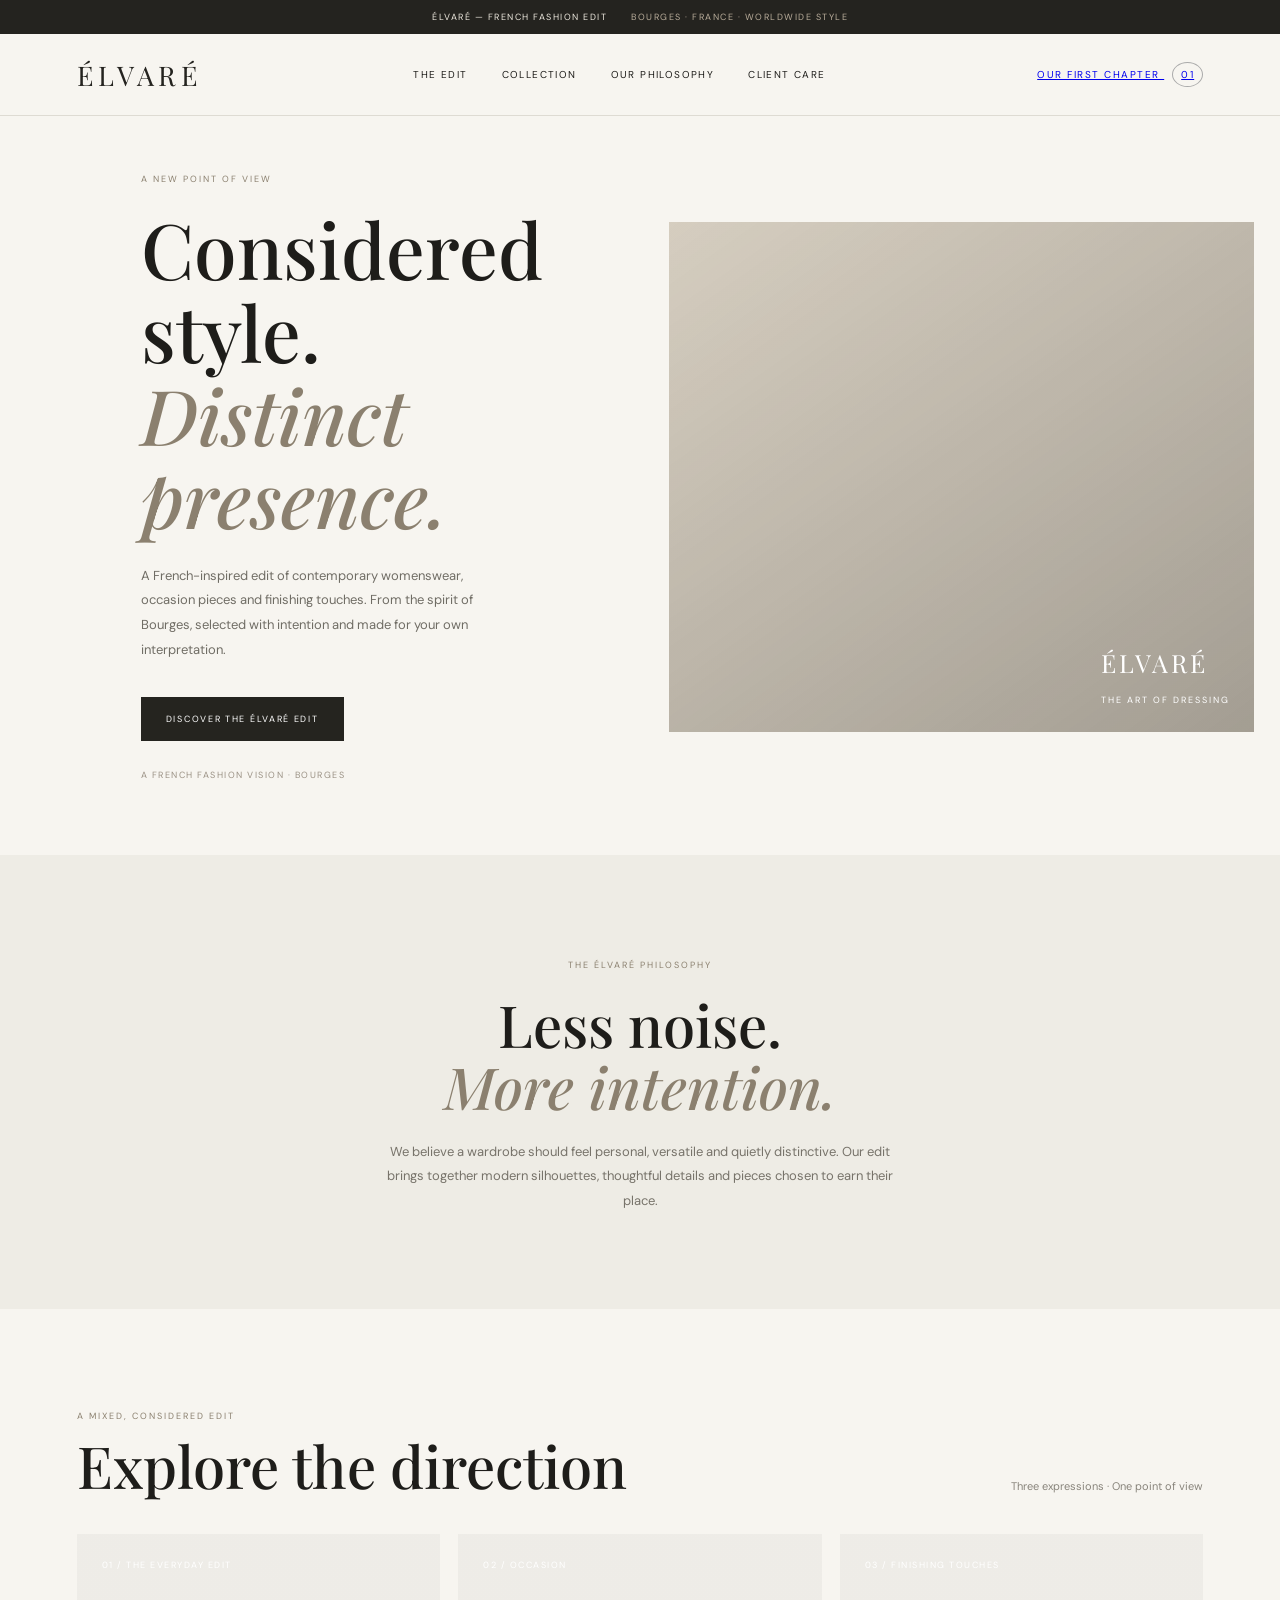
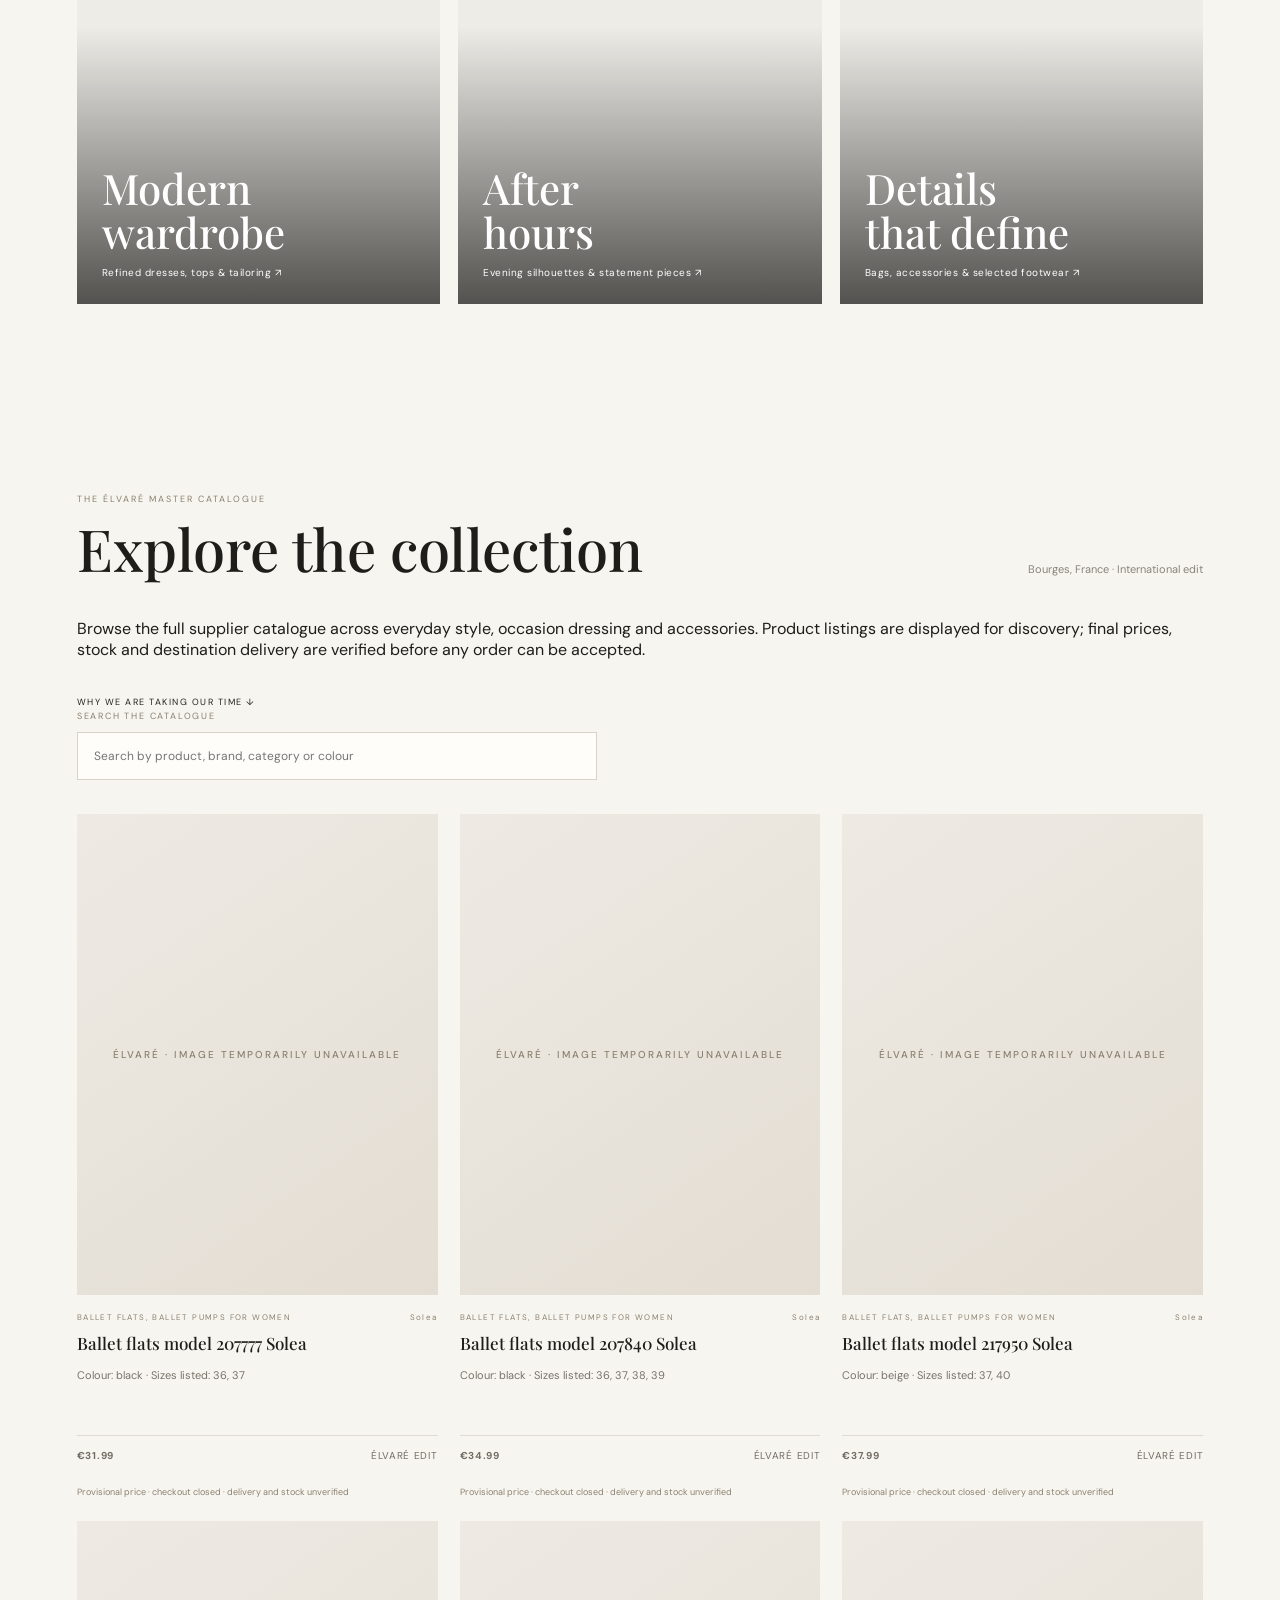
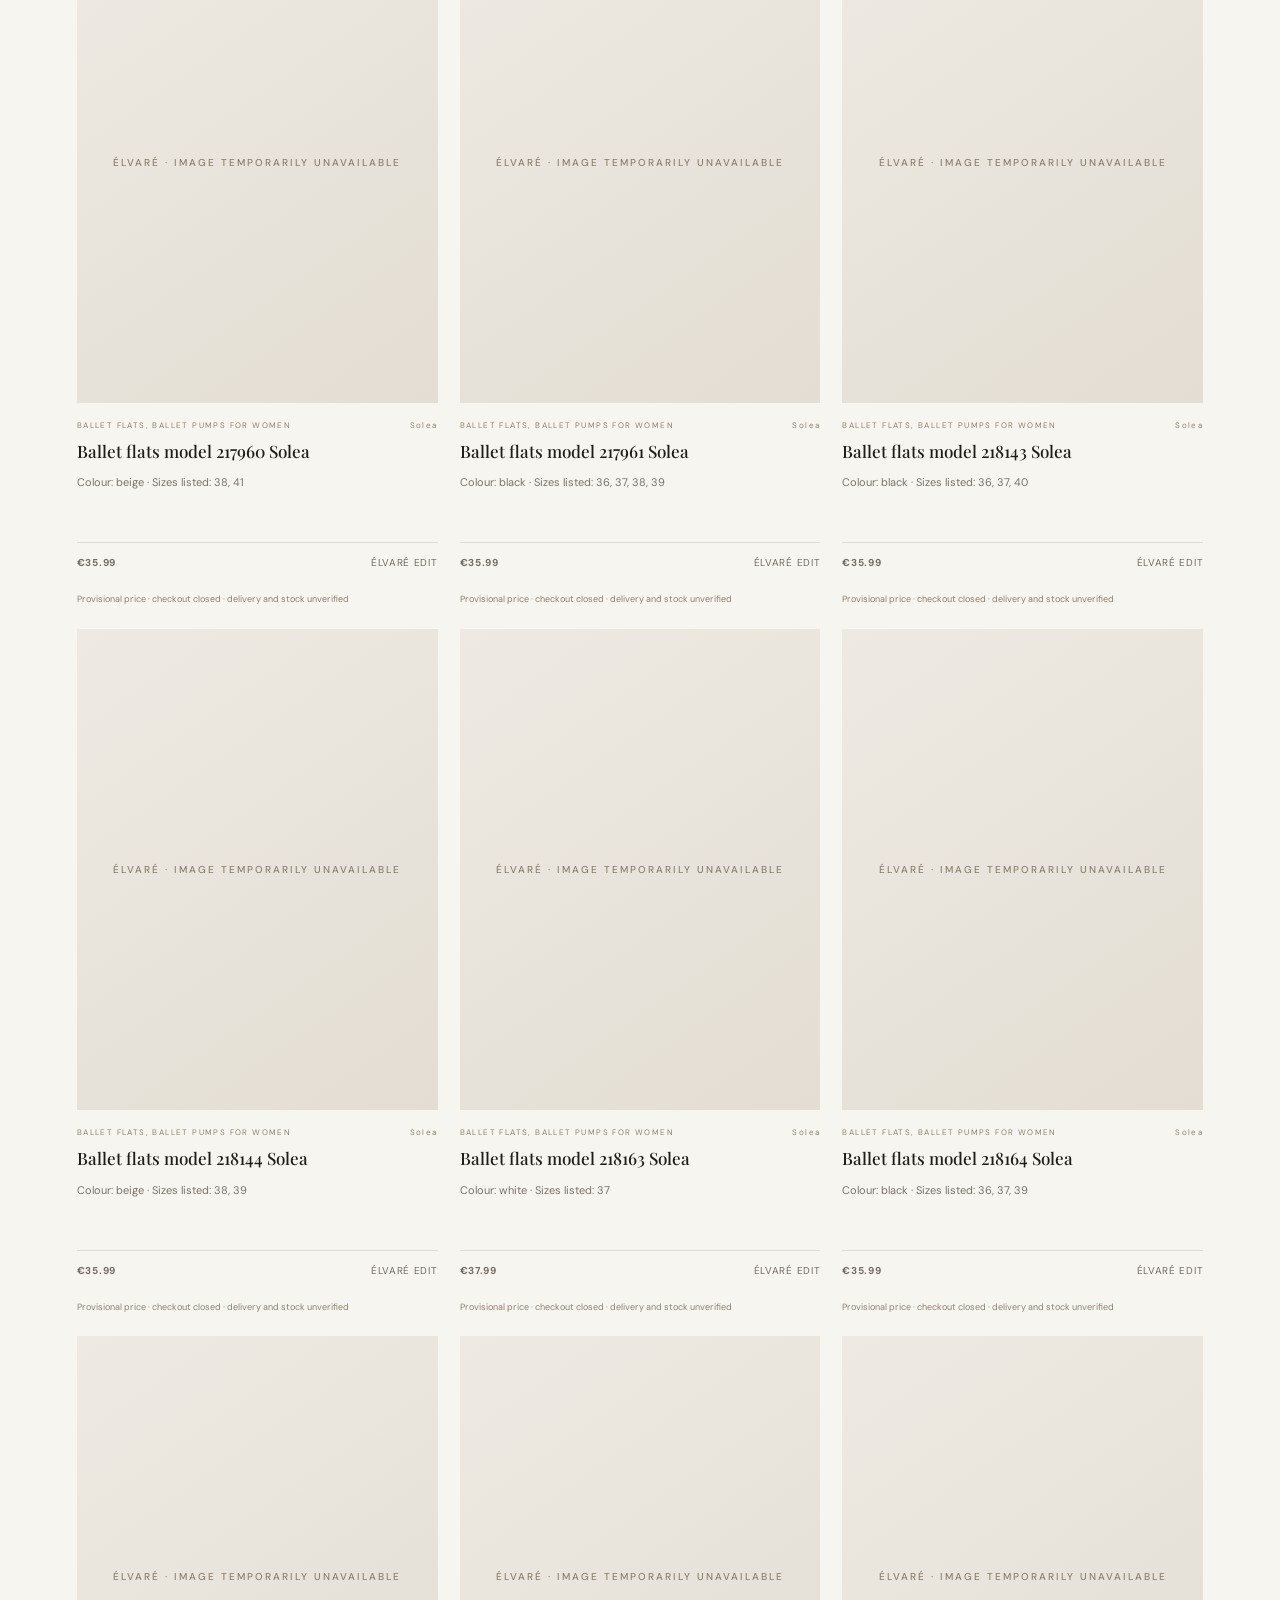
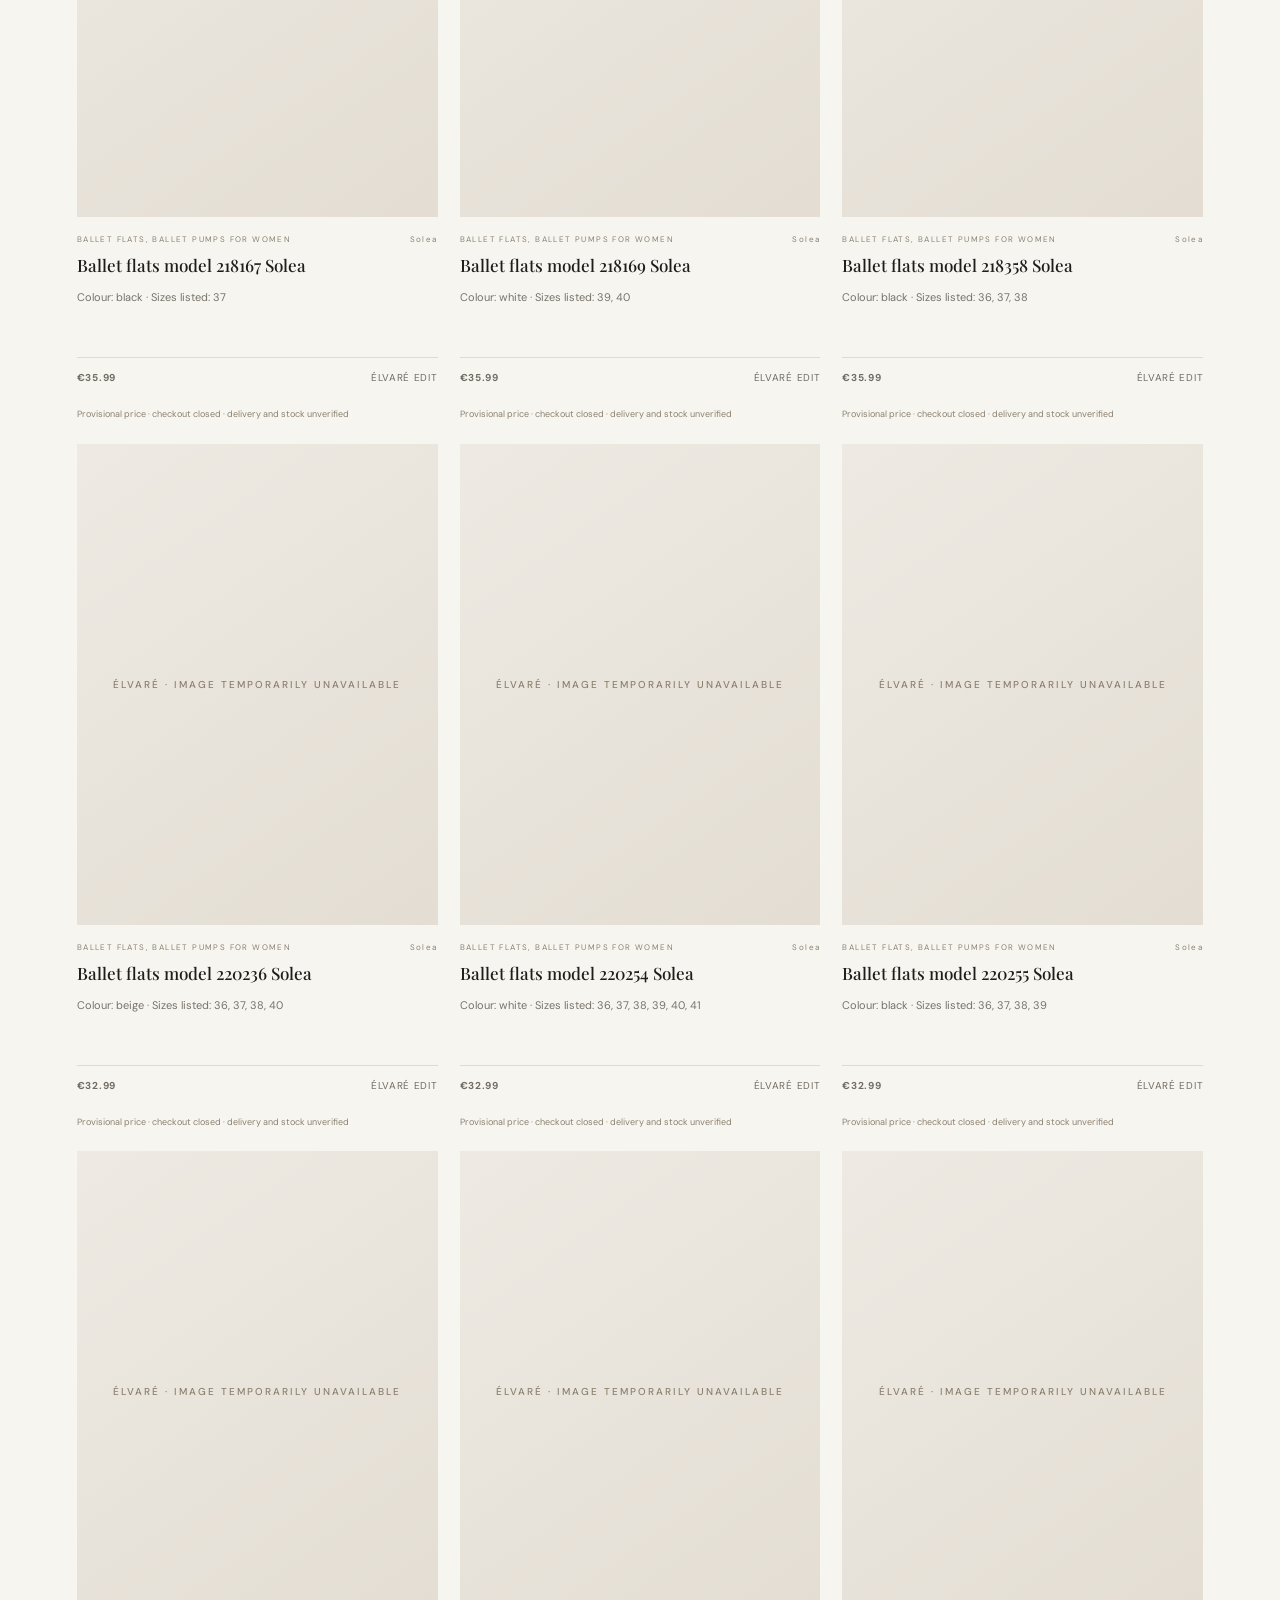
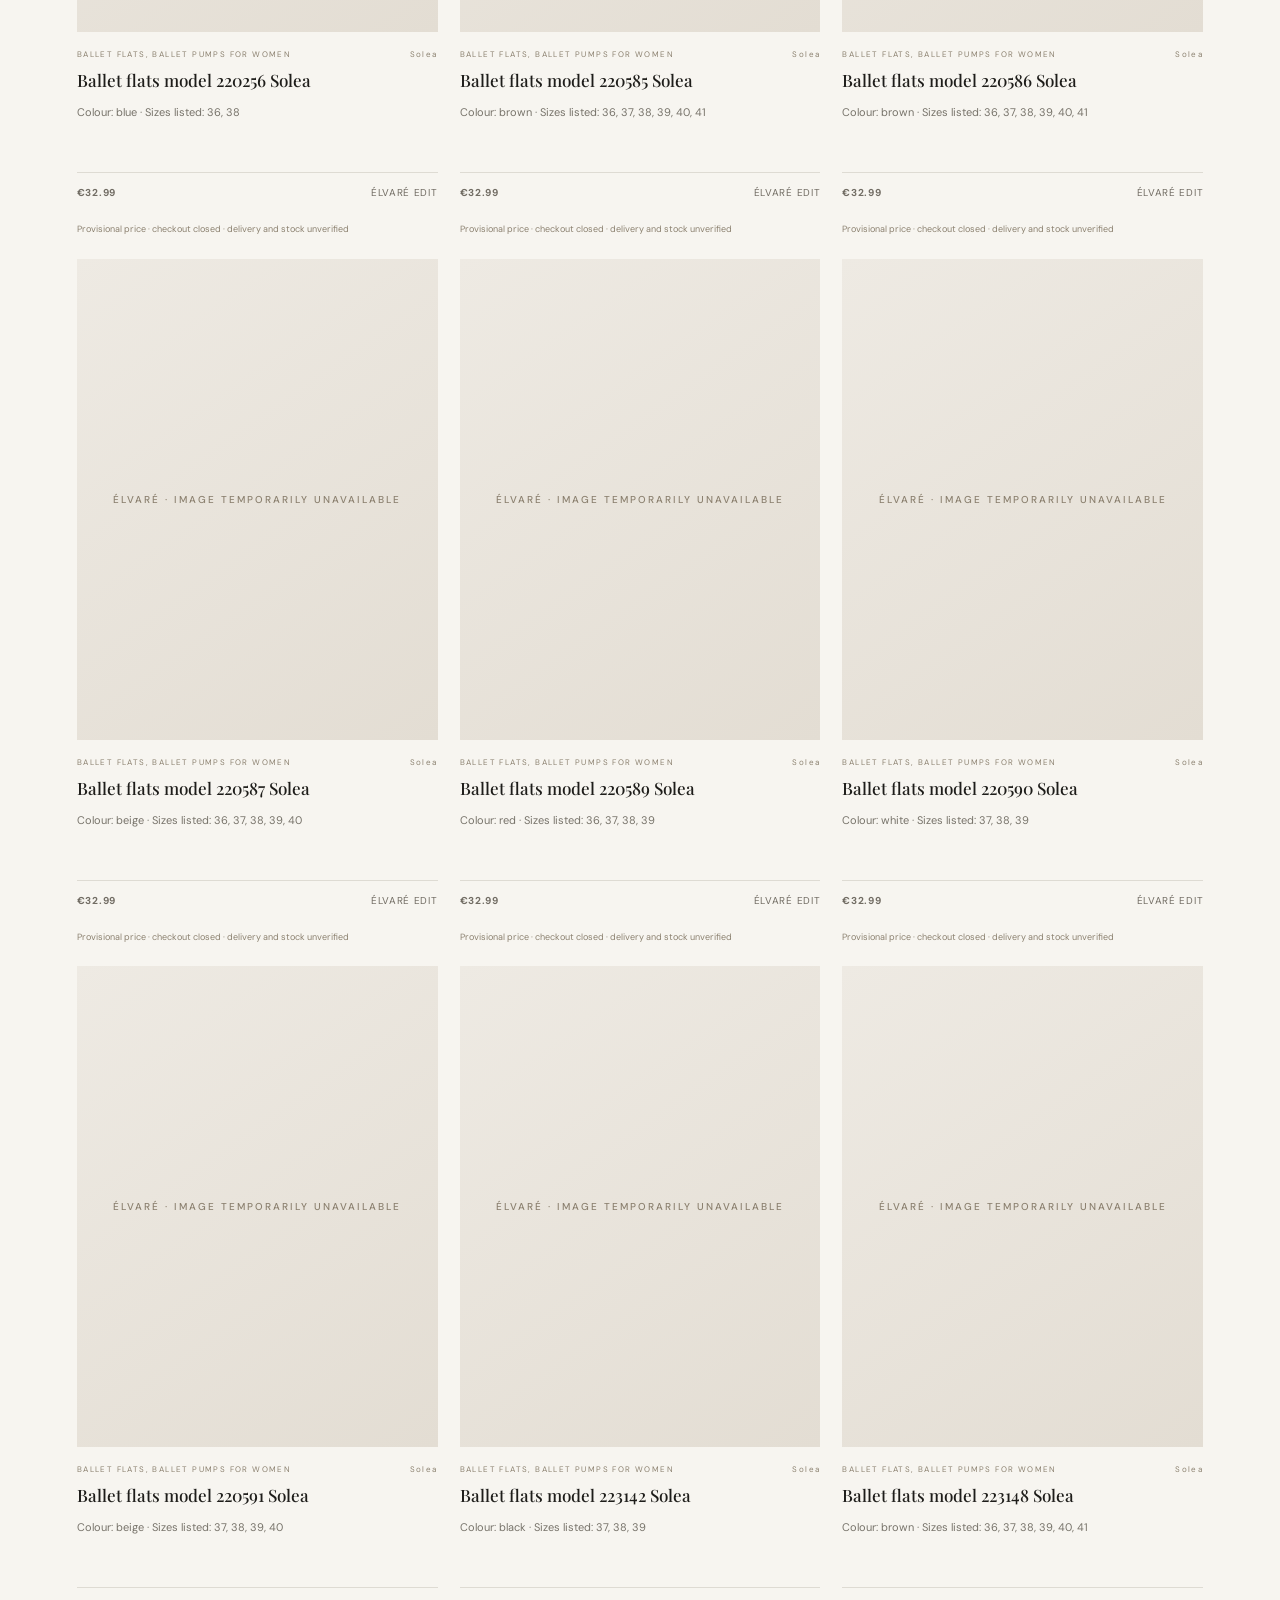
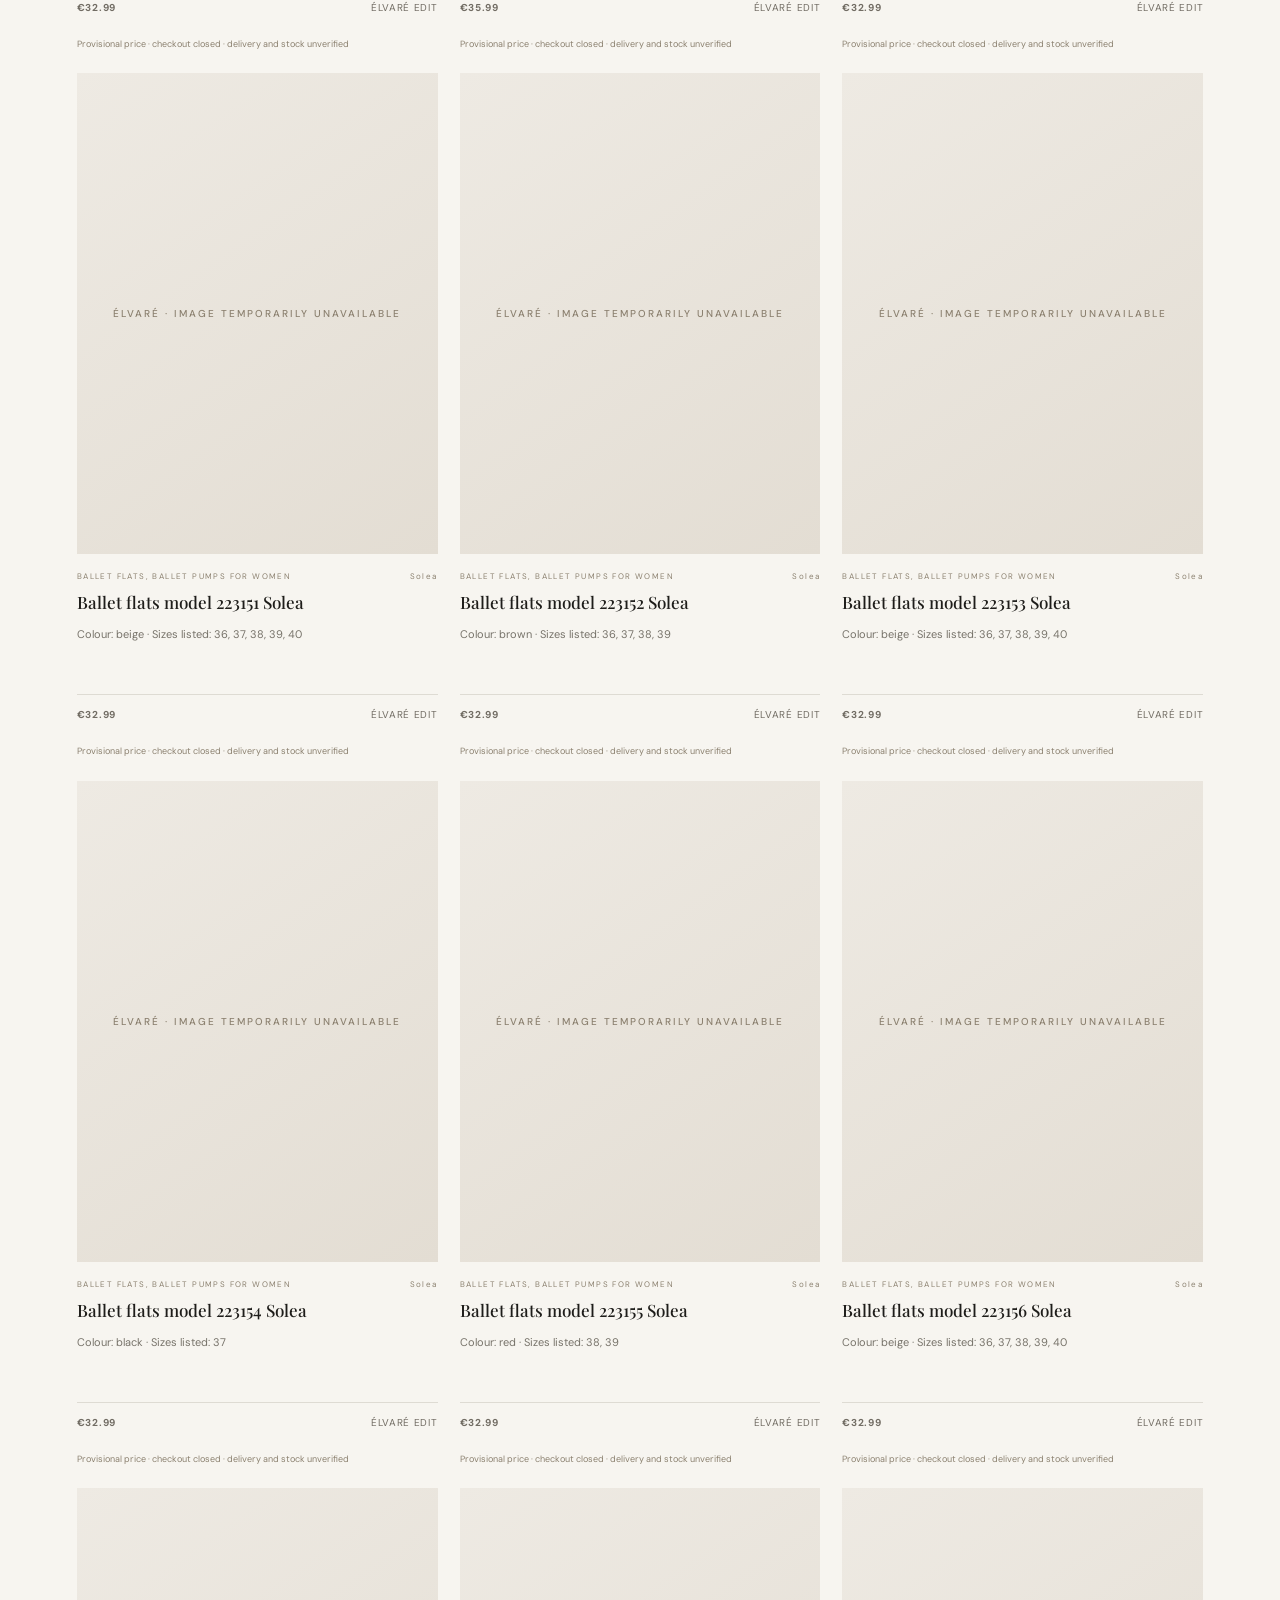
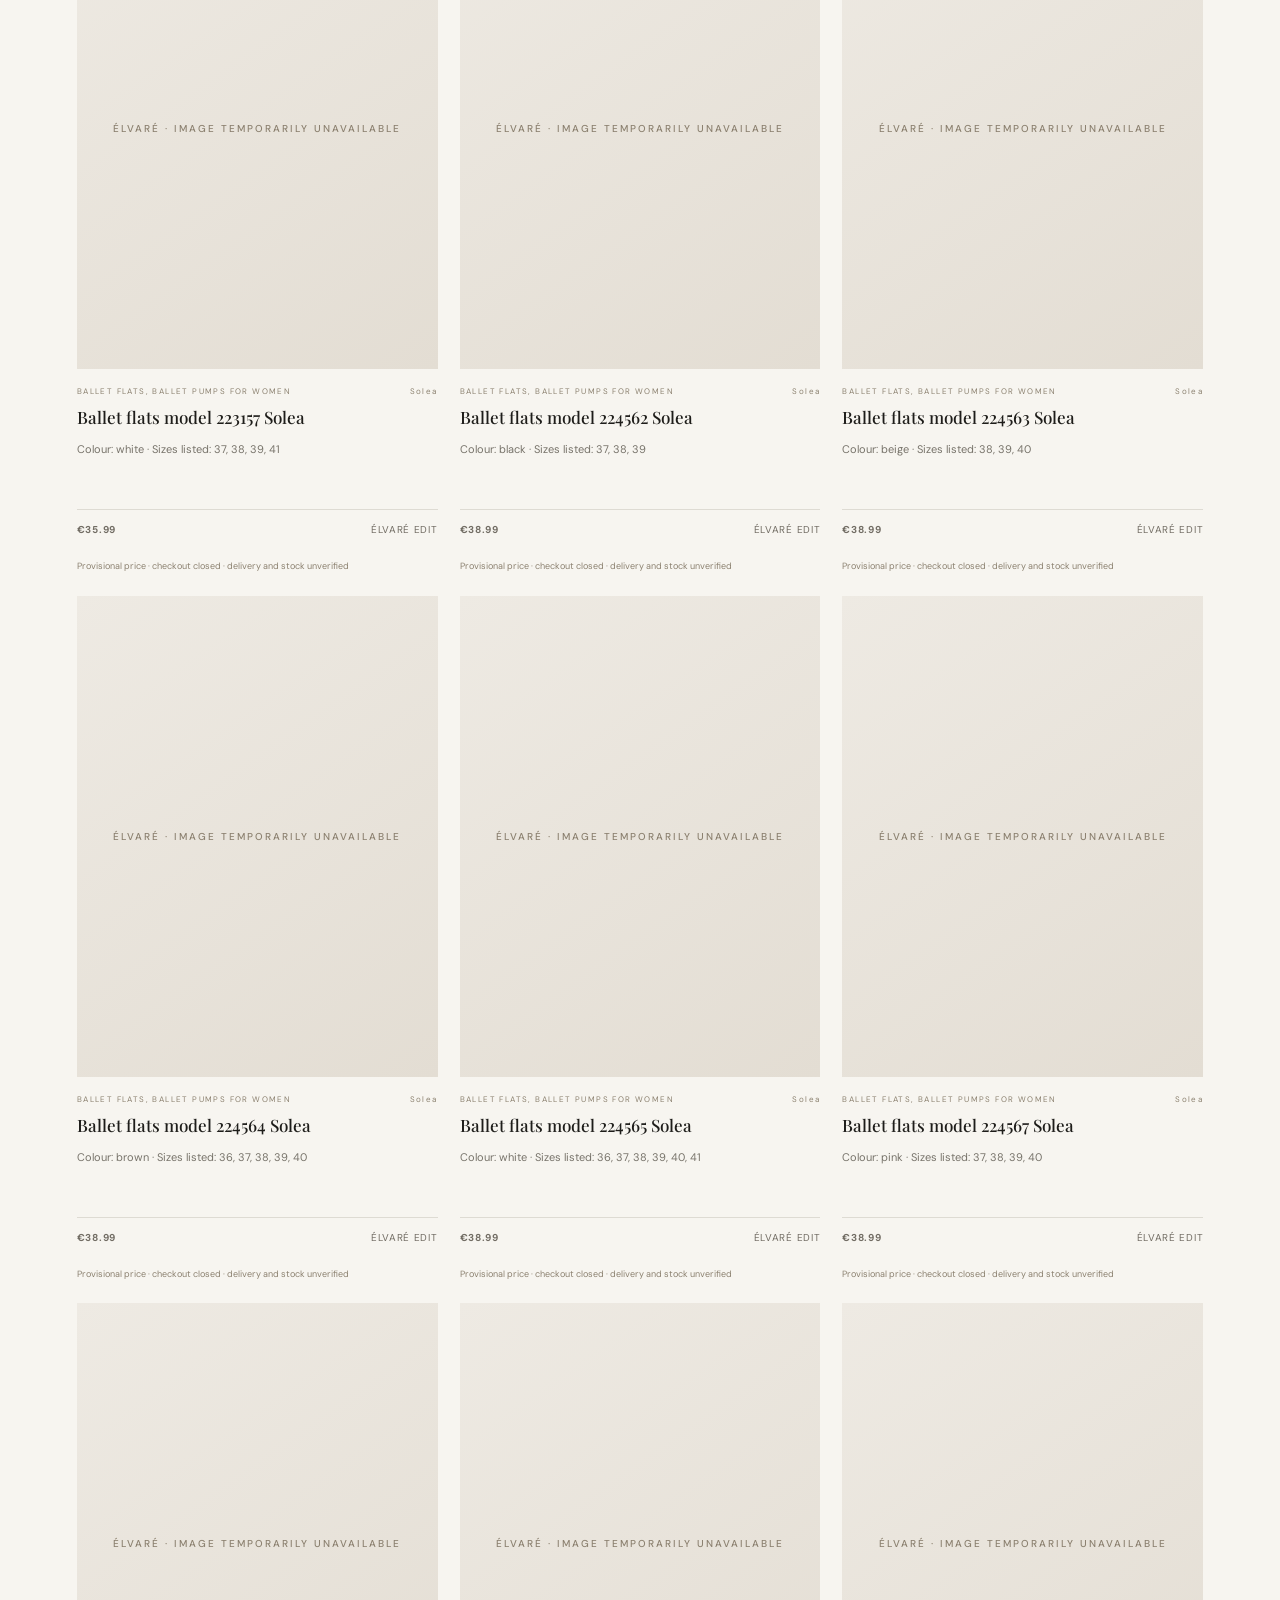
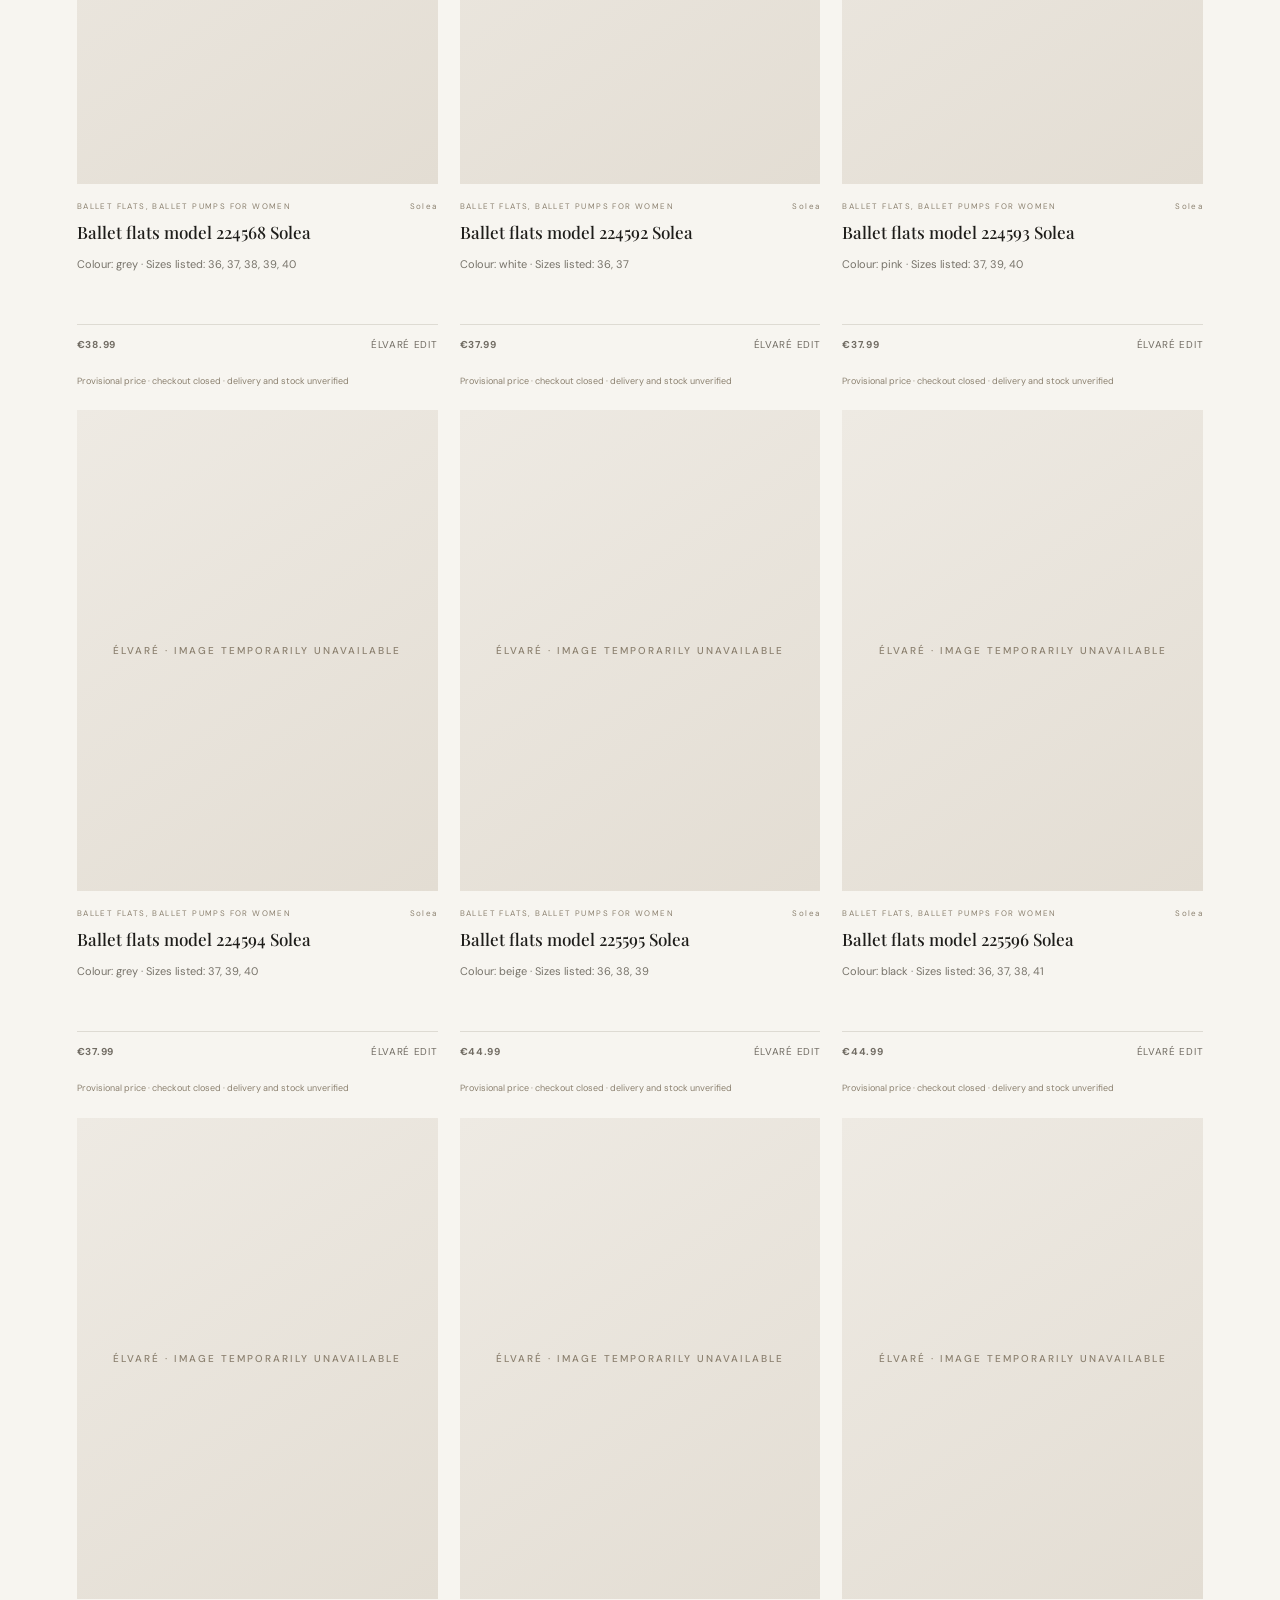
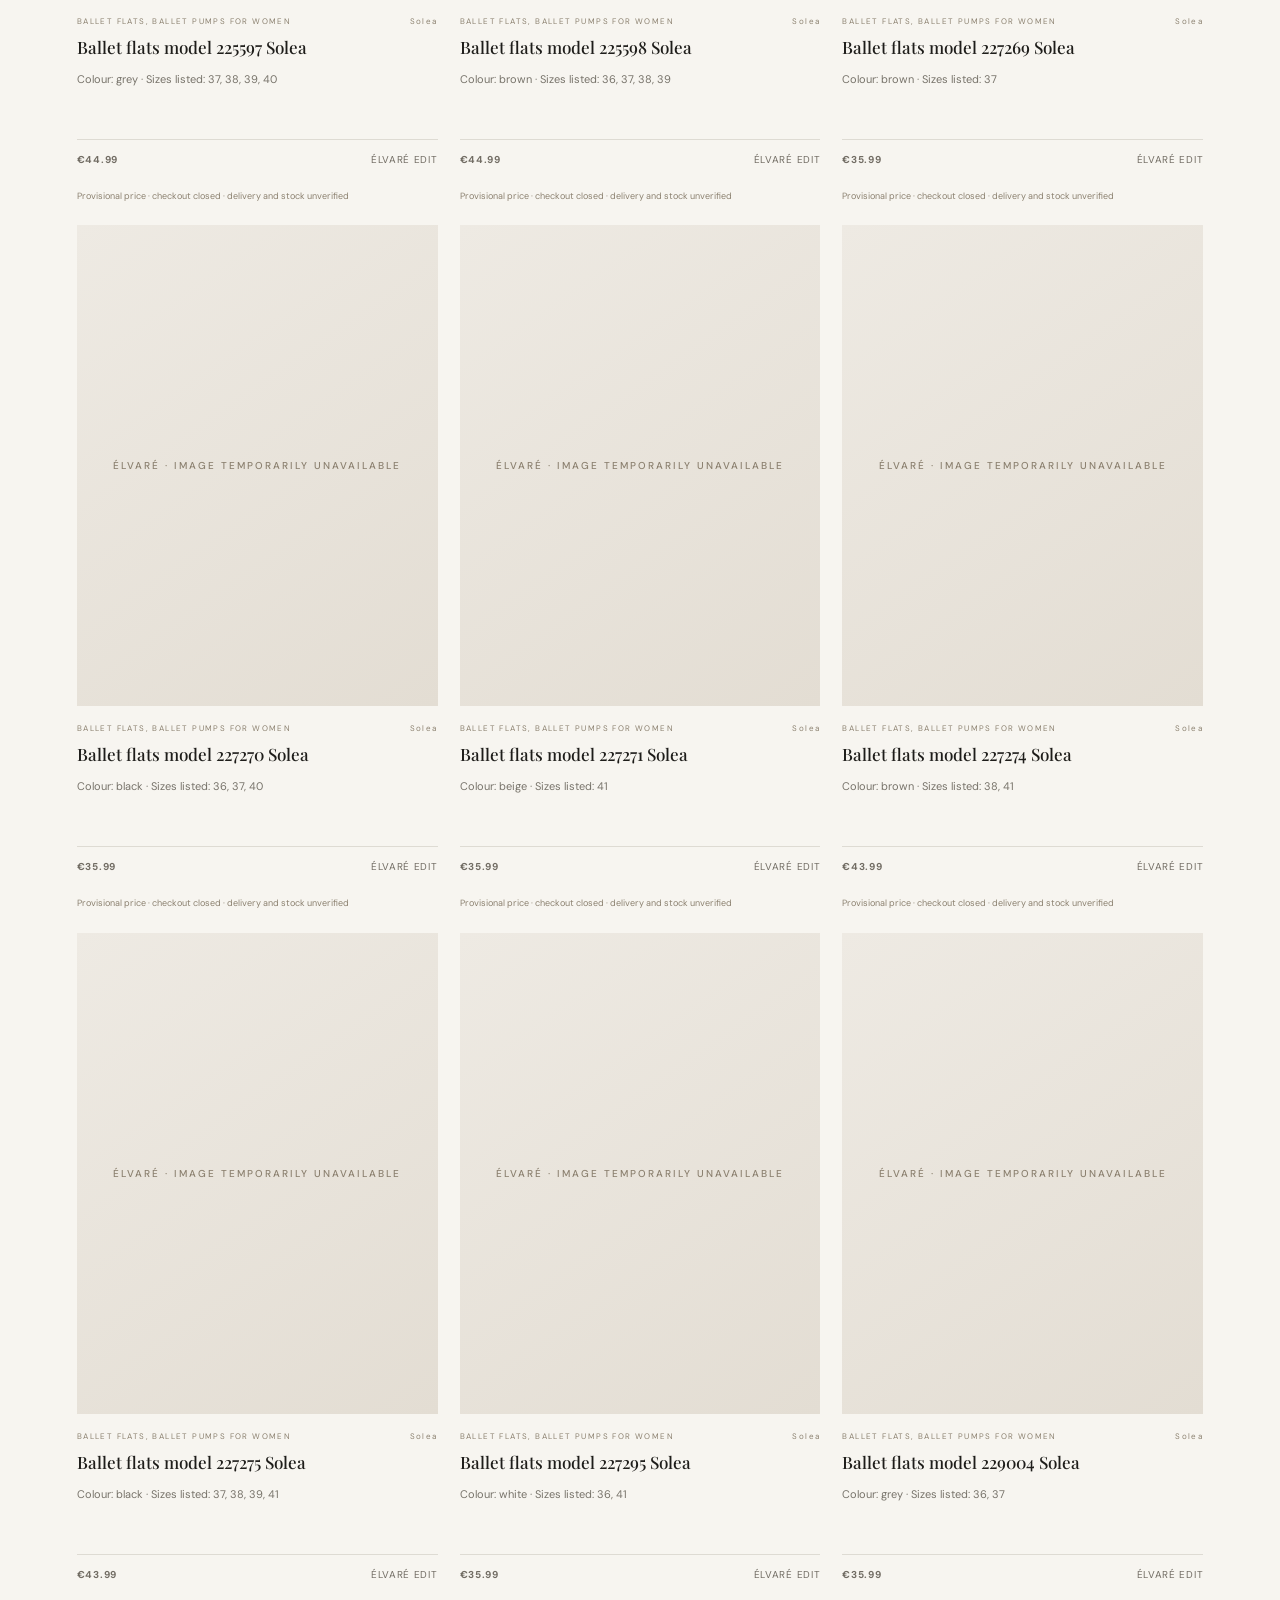
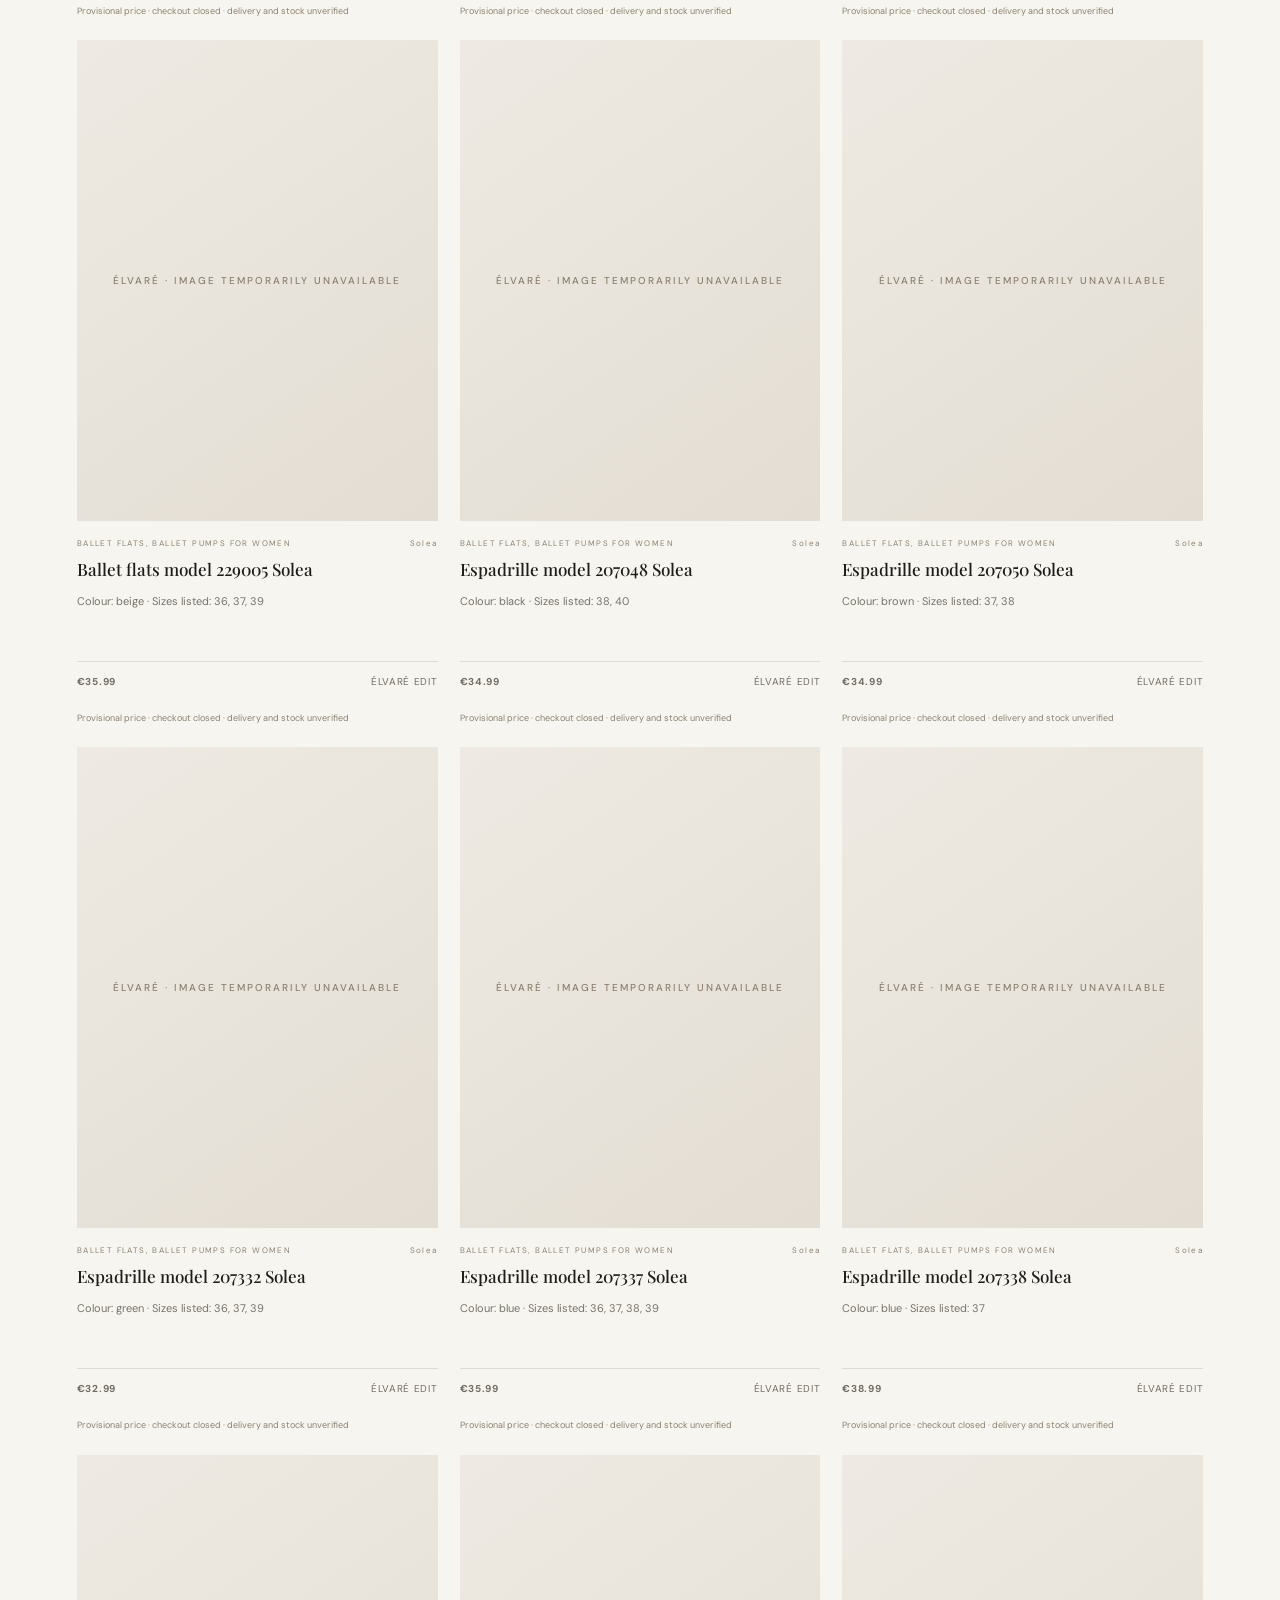
==== commit 6d91ce21: "Set ÉLVARÉ French brand identity and Bourges positioning" ====
--- a/index.html
+++ b/index.html
@@ -13,15 +13,15 @@
 <link href="https://fonts.googleapis.com/css2?family=DM+Sans:wght@400;500;600&family=Playfair+Display:wght@500;600&display=swap" rel="stylesheet"><link rel="stylesheet" href="styles.css">
 </head>
 <body>
-<div class="announcement">ÉLVARÉ — AN EDIT OF MODERN ELEGANCE <span>THE WORLDWIDE EDIT IS TAKING SHAPE</span></div>
+<div class="announcement">ÉLVARÉ — FRENCH FASHION EDIT <span>BOURGES · FRANCE · WORLDWIDE STYLE</span></div>
 <header class="header"><a class="wordmark" href="#" aria-label="ÉLVARÉ home">ÉLVARÉ</a><nav aria-label="Main navigation"><a href="#departments">THE EDIT</a><a href="#collection">COLLECTION</a><a href="#philosophy">OUR PHILOSOPHY</a><a href="policies.html">CLIENT CARE</a></nav><a class="bag" href="#launch">OUR FIRST CHAPTER <span>01</span></a></header>
 <main>
-<section class="hero"><div class="hero-copy"><p class="eyebrow">A NEW POINT OF VIEW</p><h1>Considered style.<br><i>Distinct presence.</i></h1><p class="intro">An evolving edit of contemporary womenswear, occasion pieces and finishing touches. Selected with intention. Made for your own interpretation.</p><a class="button" href="#collection">DISCOVER THE ÉLVARÉ EDIT</a><p class="hero-note">THE FIRST COLLECTION IS BEING CURATED</p></div><div class="hero-image" role="img" aria-label="Fashion editorial photograph"><div class="image-note">ÉLVARÉ<br><small>THE ART OF DRESSING</small></div></div></section>
+<section class="hero"><div class="hero-copy"><p class="eyebrow">A NEW POINT OF VIEW</p><h1>Considered style.<br><i>Distinct presence.</i></h1><p class="intro">A French-inspired edit of contemporary womenswear, occasion pieces and finishing touches. From the spirit of Bourges, selected with intention and made for your own interpretation.</p><a class="button" href="#collection">DISCOVER THE ÉLVARÉ EDIT</a><p class="hero-note">A FRENCH FASHION VISION · BOURGES</p></div><div class="hero-image" role="img" aria-label="Fashion editorial photograph"><div class="image-note">ÉLVARÉ<br><small>THE ART OF DRESSING</small></div></div></section>
 <section class="statement" id="philosophy"><p class="eyebrow">THE ÉLVARÉ PHILOSOPHY</p><h2>Less noise.<br><i>More intention.</i></h2><p>We believe a wardrobe should feel personal, versatile and quietly distinctive. Our edit brings together modern silhouettes, thoughtful details and pieces chosen to earn their place.</p></section>
 <section class="departments" id="departments"><div class="section-head"><div><p class="eyebrow">A MIXED, CONSIDERED EDIT</p><h2>Explore the direction</h2></div><span class="muted">Three expressions · One point of view</span></div><div class="department-grid"><a class="department d1" href="#collection"><span>01 / THE EVERYDAY EDIT</span><strong>Modern<br>wardrobe</strong><small>Refined dresses, tops & tailoring ↗</small></a><a class="department d2" href="#collection"><span>02 / OCCASION</span><strong>After<br>hours</strong><small>Evening silhouettes & statement pieces ↗</small></a><a class="department d3" href="#collection"><span>03 / FINISHING TOUCHES</span><strong>Details<br>that define</strong><small>Bags, accessories & selected footwear ↗</small></a></div></section>
-<section class="collection" id="collection"><div class="section-head"><div><p class="eyebrow">THE ÉLVARÉ MASTER CATALOGUE</p><h2>Explore the collection</h2></div><span class="muted">Worldwide ambition · Carefully reviewed</span></div><div class="collection-intro"><p>Browse the full supplier catalogue across everyday style, occasion dressing and accessories. Product listings are displayed for discovery; final prices, stock and destination delivery are verified before any order can be accepted.</p><a class="text-link" href="#launch">WHY WE ARE TAKING OUR TIME ↓</a></div><div class="catalog-search-wrap"><label for="catalog-search">SEARCH THE CATALOGUE</label><input id="catalog-search" type="search" placeholder="Search by product, brand, category or colour" autocomplete="off"></div><div class="product-grid" id="product-grid" aria-live="polite"><article class="product-card"><div class="product-photo product-no-image">ÉLVARÉ</div><div class="product-meta"><span>THE EVERYDAY EDIT</span><span>01</span></div><h3>Modern wardrobe</h3><p>Versatile silhouettes and considered essentials, selected for the first edit.</p><small class="product-status">Collection curation in progress</small></article><article class="product-card"><div class="product-photo product-no-image">ÉLVARÉ</div><div class="product-meta"><span>OCCASION</span><span>02</span></div><h3>After hours</h3><p>Distinctive pieces for evenings, celebrations and moments worth dressing for.</p><small class="product-status">Collection curation in progress</small></article><article class="product-card"><div class="product-photo product-no-image">ÉLVARÉ</div><div class="product-meta"><span>ACCESSORIES</span><span>03</span></div><h3>Finishing touches</h3><p>Bags, accessories and selected footwear to complete a personal look.</p><small class="product-status">Collection curation in progress</small></article></div><div class="catalog-controls"><button class="button" id="load-more" type="button" hidden>LOAD MORE PRODUCTS</button><span class="muted" id="catalog-count" aria-live="polite">Loading catalogue…</span></div><p class="catalog-note">Catalogue listings are visible for browsing. They are not yet purchasable: sale prices, live stock, shipping costs and destination eligibility must be verified first. Checkout and payments remain disabled.</p></section>
+<section class="collection" id="collection"><div class="section-head"><div><p class="eyebrow">THE ÉLVARÉ MASTER CATALOGUE</p><h2>Explore the collection</h2></div><span class="muted">Bourges, France · International edit</span></div><div class="collection-intro"><p>Browse the full supplier catalogue across everyday style, occasion dressing and accessories. Product listings are displayed for discovery; final prices, stock and destination delivery are verified before any order can be accepted.</p><a class="text-link" href="#launch">WHY WE ARE TAKING OUR TIME ↓</a></div><div class="catalog-search-wrap"><label for="catalog-search">SEARCH THE CATALOGUE</label><input id="catalog-search" type="search" placeholder="Search by product, brand, category or colour" autocomplete="off"></div><div class="product-grid" id="product-grid" aria-live="polite"><article class="product-card"><div class="product-photo product-no-image">ÉLVARÉ</div><div class="product-meta"><span>THE EVERYDAY EDIT</span><span>01</span></div><h3>Modern wardrobe</h3><p>Versatile silhouettes and considered essentials, selected for the first edit.</p><small class="product-status">Collection curation in progress</small></article><article class="product-card"><div class="product-photo product-no-image">ÉLVARÉ</div><div class="product-meta"><span>OCCASION</span><span>02</span></div><h3>After hours</h3><p>Distinctive pieces for evenings, celebrations and moments worth dressing for.</p><small class="product-status">Collection curation in progress</small></article><article class="product-card"><div class="product-photo product-no-image">ÉLVARÉ</div><div class="product-meta"><span>ACCESSORIES</span><span>03</span></div><h3>Finishing touches</h3><p>Bags, accessories and selected footwear to complete a personal look.</p><small class="product-status">Collection curation in progress</small></article></div><div class="catalog-controls"><button class="button" id="load-more" type="button" hidden>LOAD MORE PRODUCTS</button><span class="muted" id="catalog-count" aria-live="polite">Loading catalogue…</span></div><p class="catalog-note">Catalogue listings are visible for browsing. They are not yet purchasable: sale prices, live stock, shipping costs and destination eligibility must be verified first. Checkout and payments remain disabled.</p></section>
 <section class="editorial" id="launch"><div><p class="eyebrow">THE FIRST CHAPTER</p><h2>Chosen with care.<br><i>Never in a rush.</i></h2><p>We are reviewing supplier stock, delivery routes, product information and customer-care arrangements before opening the collection. We would rather open with confidence than promise what is not yet verified.</p><span class="text-link">ÉLVARÉ · PRE-LAUNCH EDITION</span></div><div class="editorial-art" aria-hidden="true"></div></section>
 <section class="launch-strip"><p class="eyebrow">A NOTE TO OUR FUTURE CLIENTS</p><h2>Our doors are <i>not open yet.</i></h2><p>Orders and payments are not being accepted. We will announce the opening only when product, delivery, legal and payment arrangements are ready.</p></section>
 </main>
-<footer><a class="wordmark" href="#">ÉLVARÉ</a><p>A considered fashion concept. Product availability, seller information, delivery terms and prices will be published after verification.</p><div class="footer-links"><a href="policies.html">CLIENT INFORMATION</a><a href="policies.html">CUSTOMER INFORMATION</a></div><small>© 2026 ÉLVARÉ. Pre-launch site — no orders or payments are accepted.</small></footer>
+<footer><a class="wordmark" href="#">ÉLVARÉ</a><p>A French-inspired fashion concept with a worldwide outlook. ÉLVARÉ · Bourges, France. Seller and operating-company details will be published once the company is formally established.</p><div class="footer-links"><a href="policies.html">CLIENT INFORMATION</a><a href="policies.html">CUSTOMER INFORMATION</a></div><small>© 2026 ÉLVARÉ · BOURGES, FRANCE. PRE-LAUNCH SITE — NO ORDERS OR PAYMENTS ACCEPTED.</small></footer>
 <script src="app.js"></script></body></html>
--- a/styles.css
+++ b/styles.css
@@ -10,4 +10,6 @@
 
 .catalog-controls{display:flex;align-items:center;justify-content:center;gap:18px;margin:34px auto 0}.catalog-controls .button{cursor:pointer}.catalog-controls [hidden]{display:none}
 
-.catalog-search-wrap{max-width:520px;margin:0 0 34px}.catalog-search-wrap label{display:block;font-size:9px;letter-spacing:1.8px;color:#8b806f;margin-bottom:10px}.catalog-search-wrap input{width:100%;padding:15px 16px;border:1px solid #d8d3c9;background:#fffdfa;color:#24231f;font:12px 'DM Sans',sans-serif;outline:none}.catalog-search-wrap input:focus{border-color:#8b806f}.product-photo{display:block;aspect-ratio:3/4;overflow:hidden;background:#e9e5dc}.product-photo img{width:100%;height:100%;object-fit:cover;display:block;transition:transform .5s}.product-card:hover .product-photo img{transform:scale(1.035)}.product-no-image{display:grid;place-items:center;font:22px 'Playfair Display';letter-spacing:4px;color:#8b806f}.product-card h3{font:500 17px/1.35 'Playfair Display',serif}.product-status{display:block;color:#8b806f;line-height:1.6;margin-top:10px}.product-foot{display:flex;justify-content:space-between;gap:10px;font-size:10px;letter-spacing:.7px}.product-card{min-width:0}@media(max-width:700px){.catalog-search-wrap{margin-bottom:24px}}+.catalog-search-wrap{max-width:520px;margin:0 0 34px}.catalog-search-wrap label{display:block;font-size:9px;letter-spacing:1.8px;color:#8b806f;margin-bottom:10px}.catalog-search-wrap input{width:100%;padding:15px 16px;border:1px solid #d8d3c9;background:#fffdfa;color:#24231f;font:12px 'DM Sans',sans-serif;outline:none}.catalog-search-wrap input:focus{border-color:#8b806f}.product-photo{display:block;aspect-ratio:3/4;overflow:hidden;background:#e9e5dc}.product-photo img{width:100%;height:100%;object-fit:cover;display:block;transition:transform .5s}.product-card:hover .product-photo img{transform:scale(1.035)}.product-no-image{display:grid;place-items:center;font:22px 'Playfair Display';letter-spacing:4px;color:#8b806f}.product-card h3{font:500 17px/1.35 'Playfair Display',serif}.product-status{display:block;color:#8b806f;line-height:1.6;margin-top:10px}.product-foot{display:flex;justify-content:space-between;gap:10px;font-size:10px;letter-spacing:.7px}.product-card{min-width:0}@media(max-width:700px){.catalog-search-wrap{margin-bottom:24px}}
+/* Product image resilience: avoid broken-image icons and preserve the editorial card layout. */
+.product-photo img{object-fit:contain;background:#eeeae3}.product-photo.image-unavailable{display:flex;align-items:center;justify-content:center;position:relative;background:linear-gradient(145deg,#eeeae3,#e3ddd3);min-height:220px}.product-photo.image-unavailable::after{content:'ÉLVARÉ  ·  IMAGE TEMPORARILY UNAVAILABLE';display:block;padding:20px;text-align:center;font:500 10px 'DM Sans',sans-serif;letter-spacing:2px;color:#8b806f}.product-photo img{max-width:100%;}
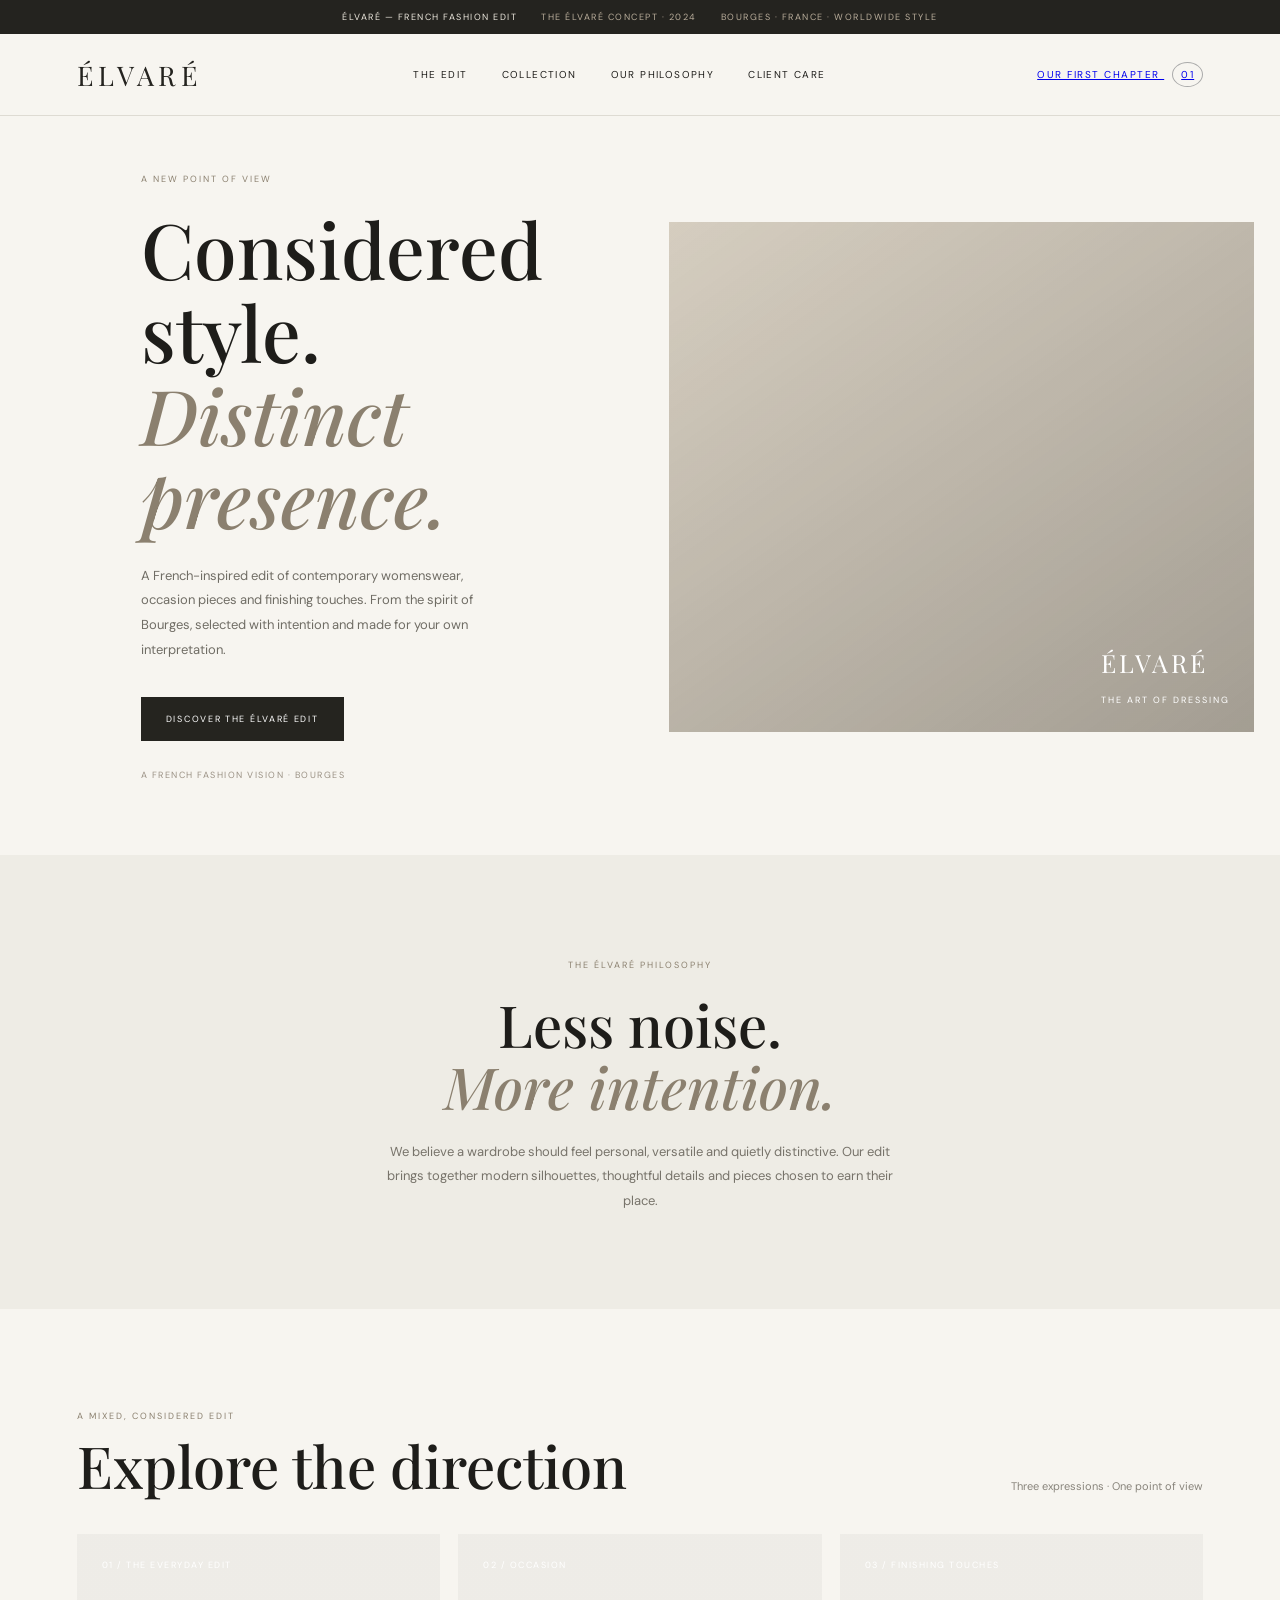
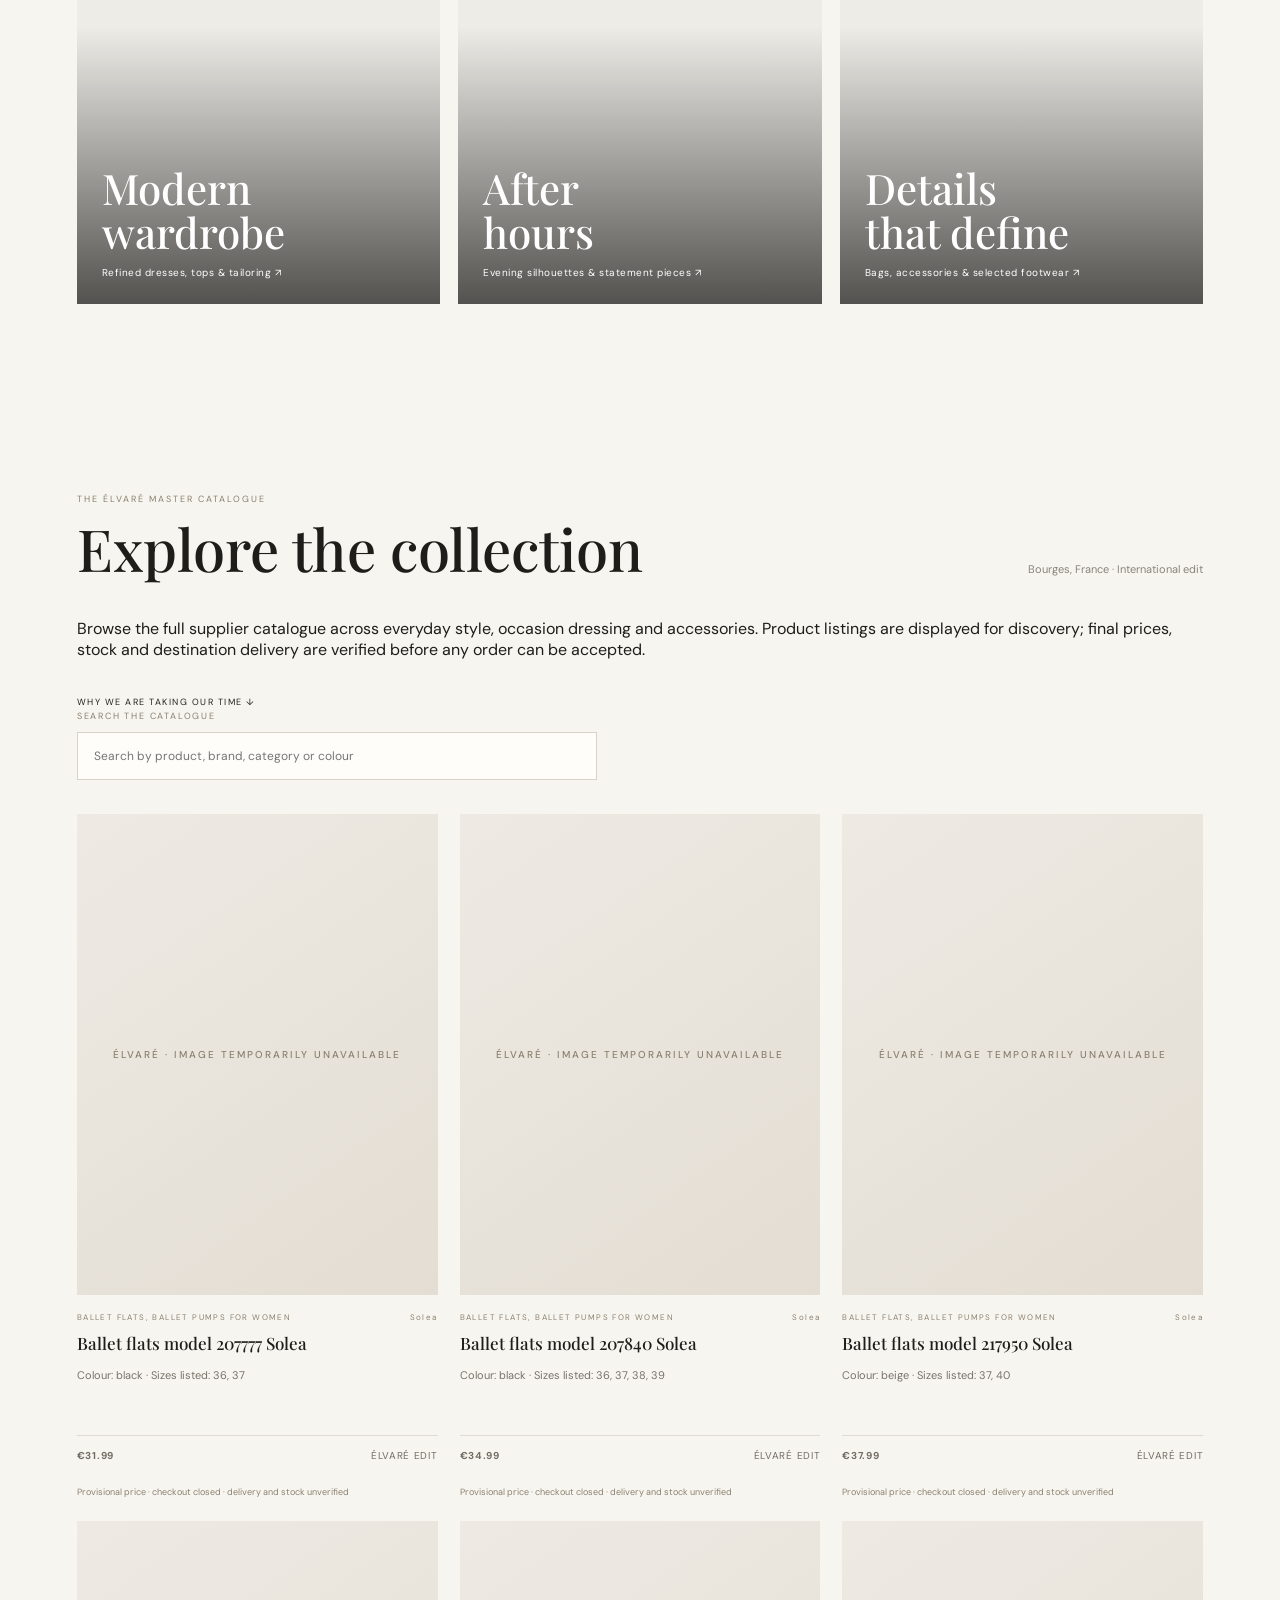
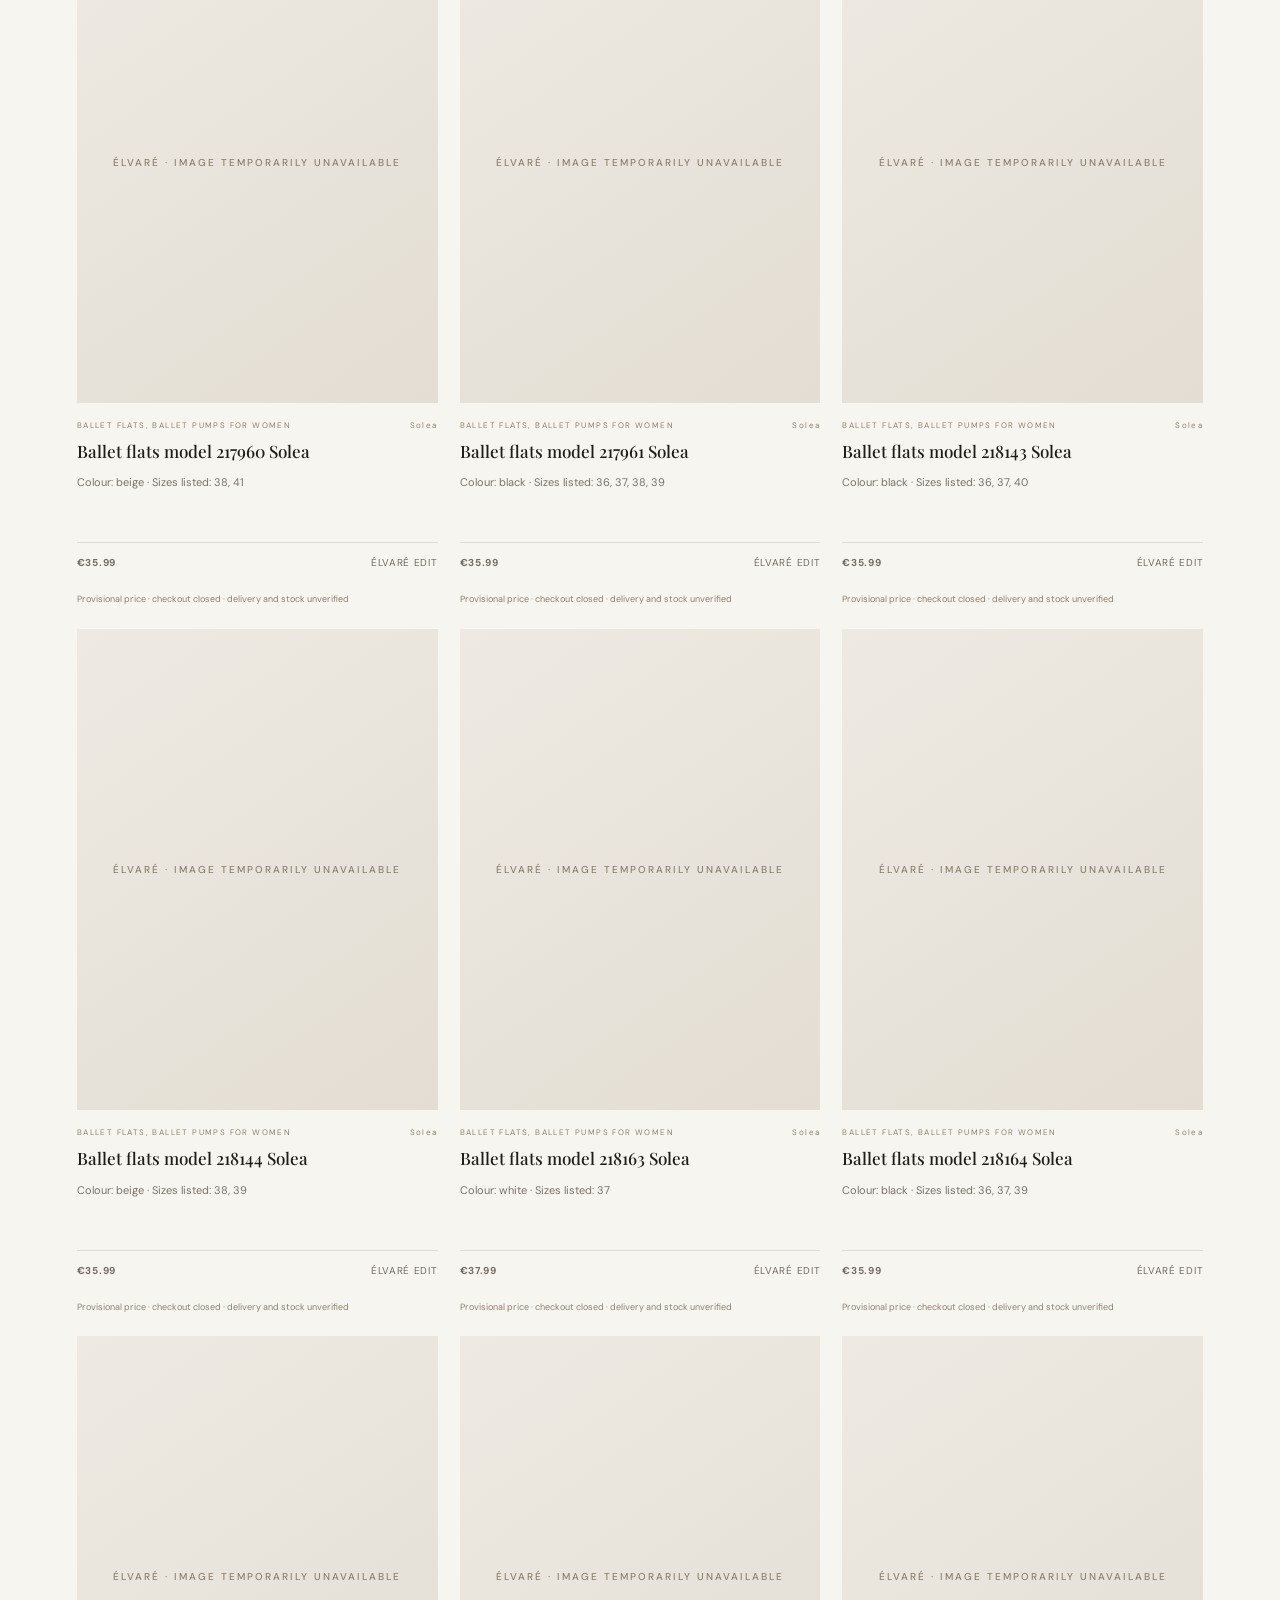
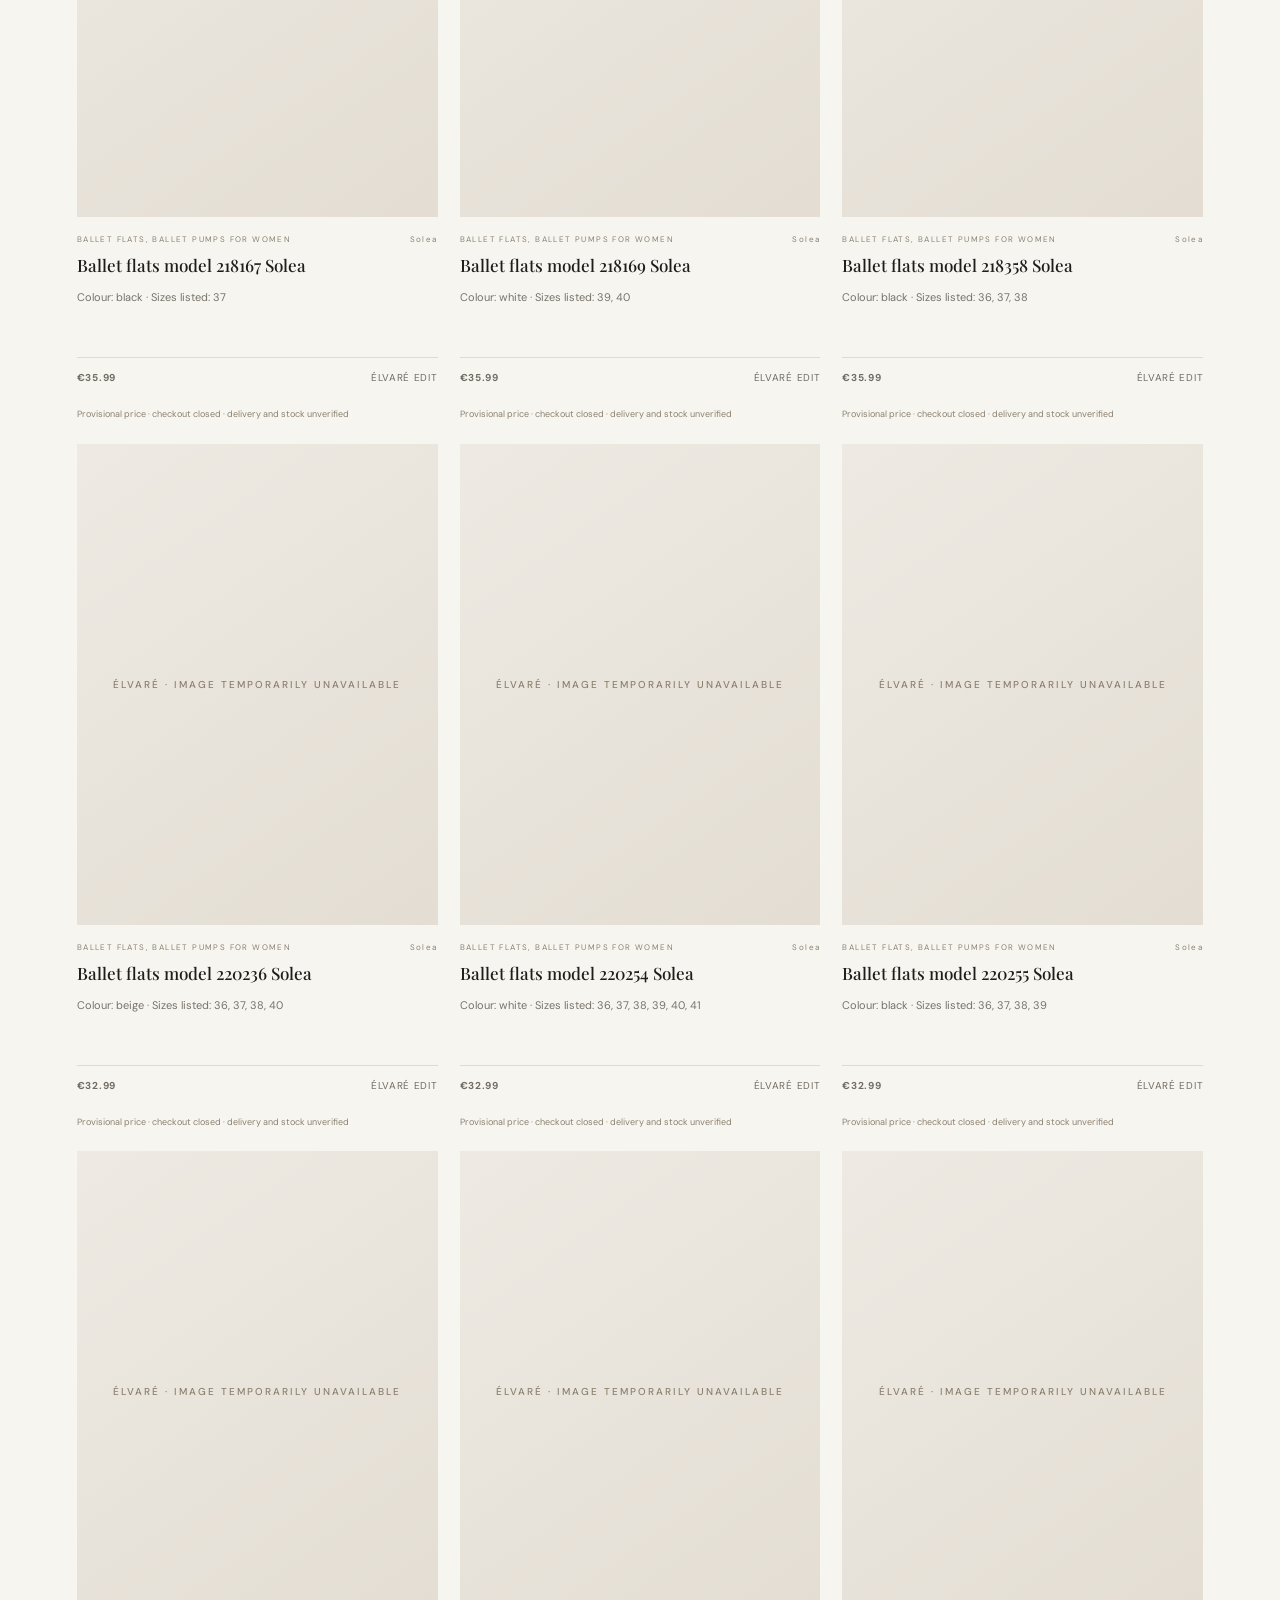
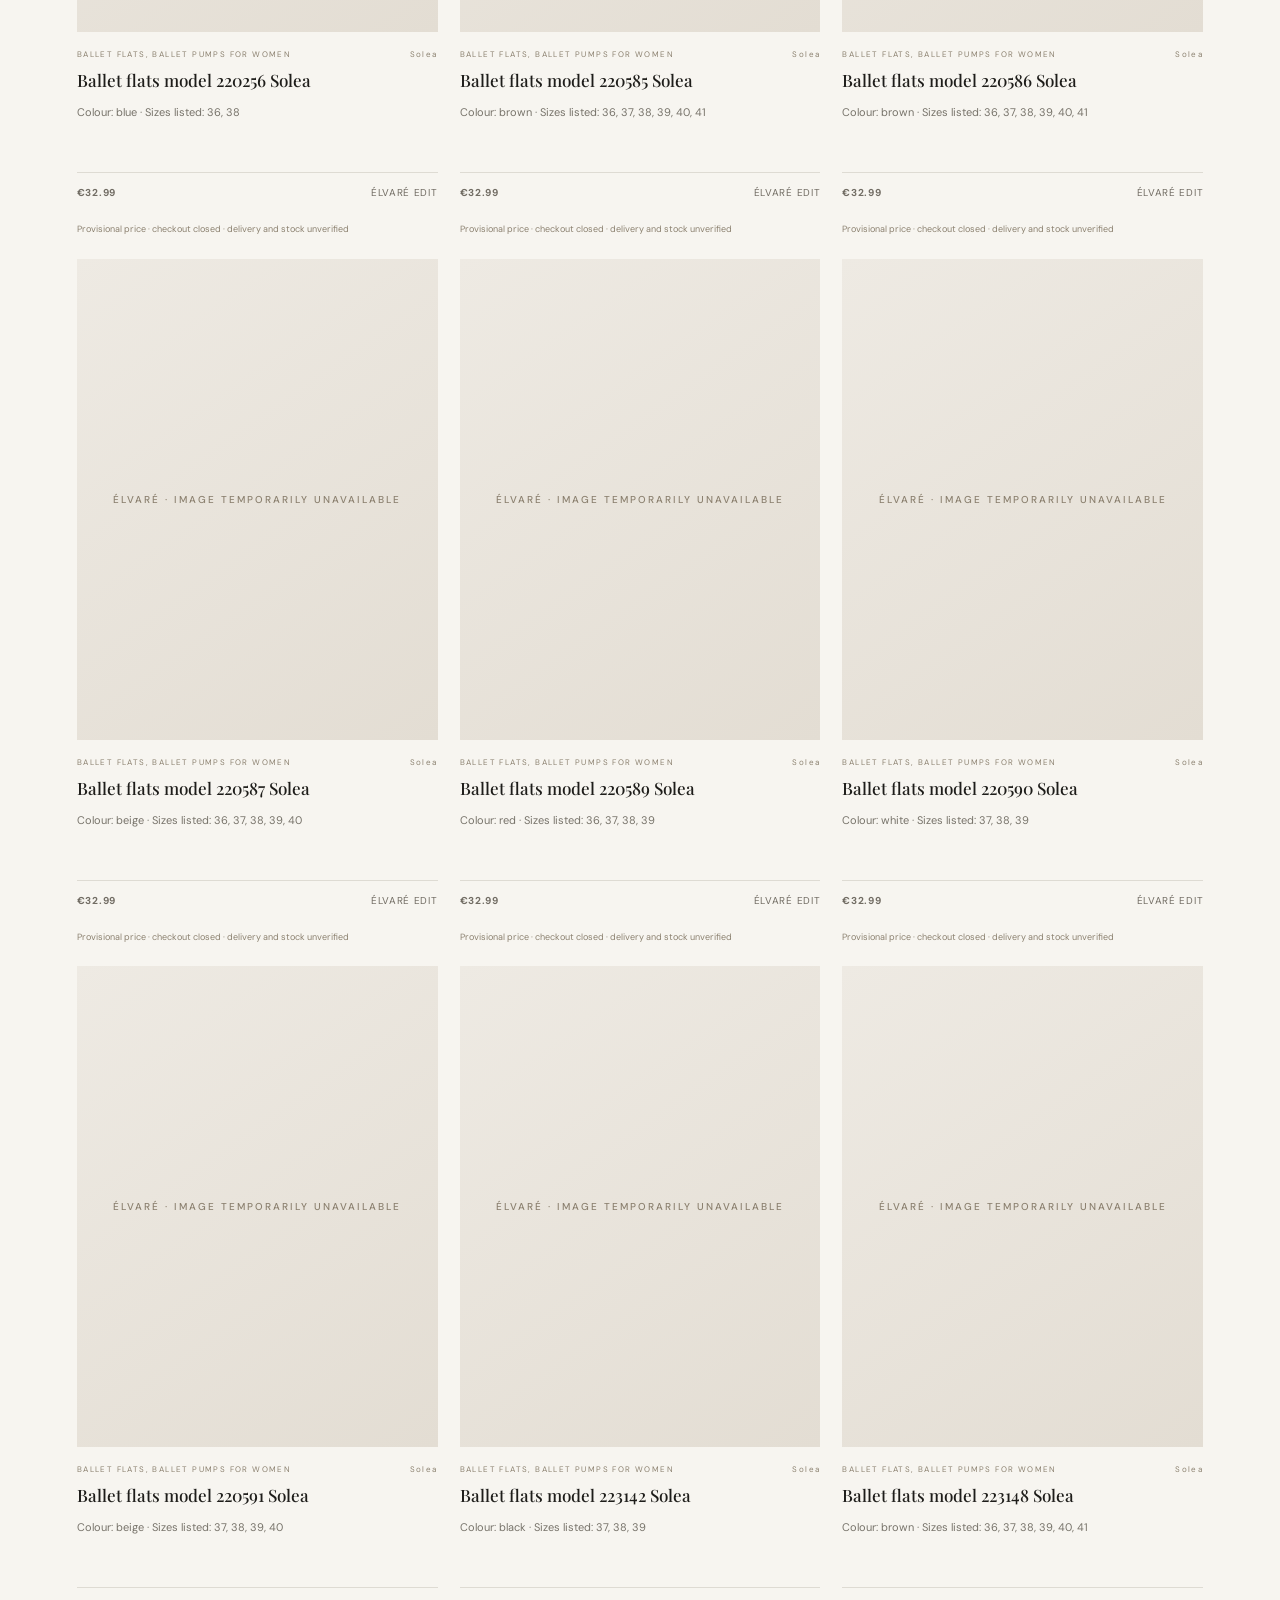
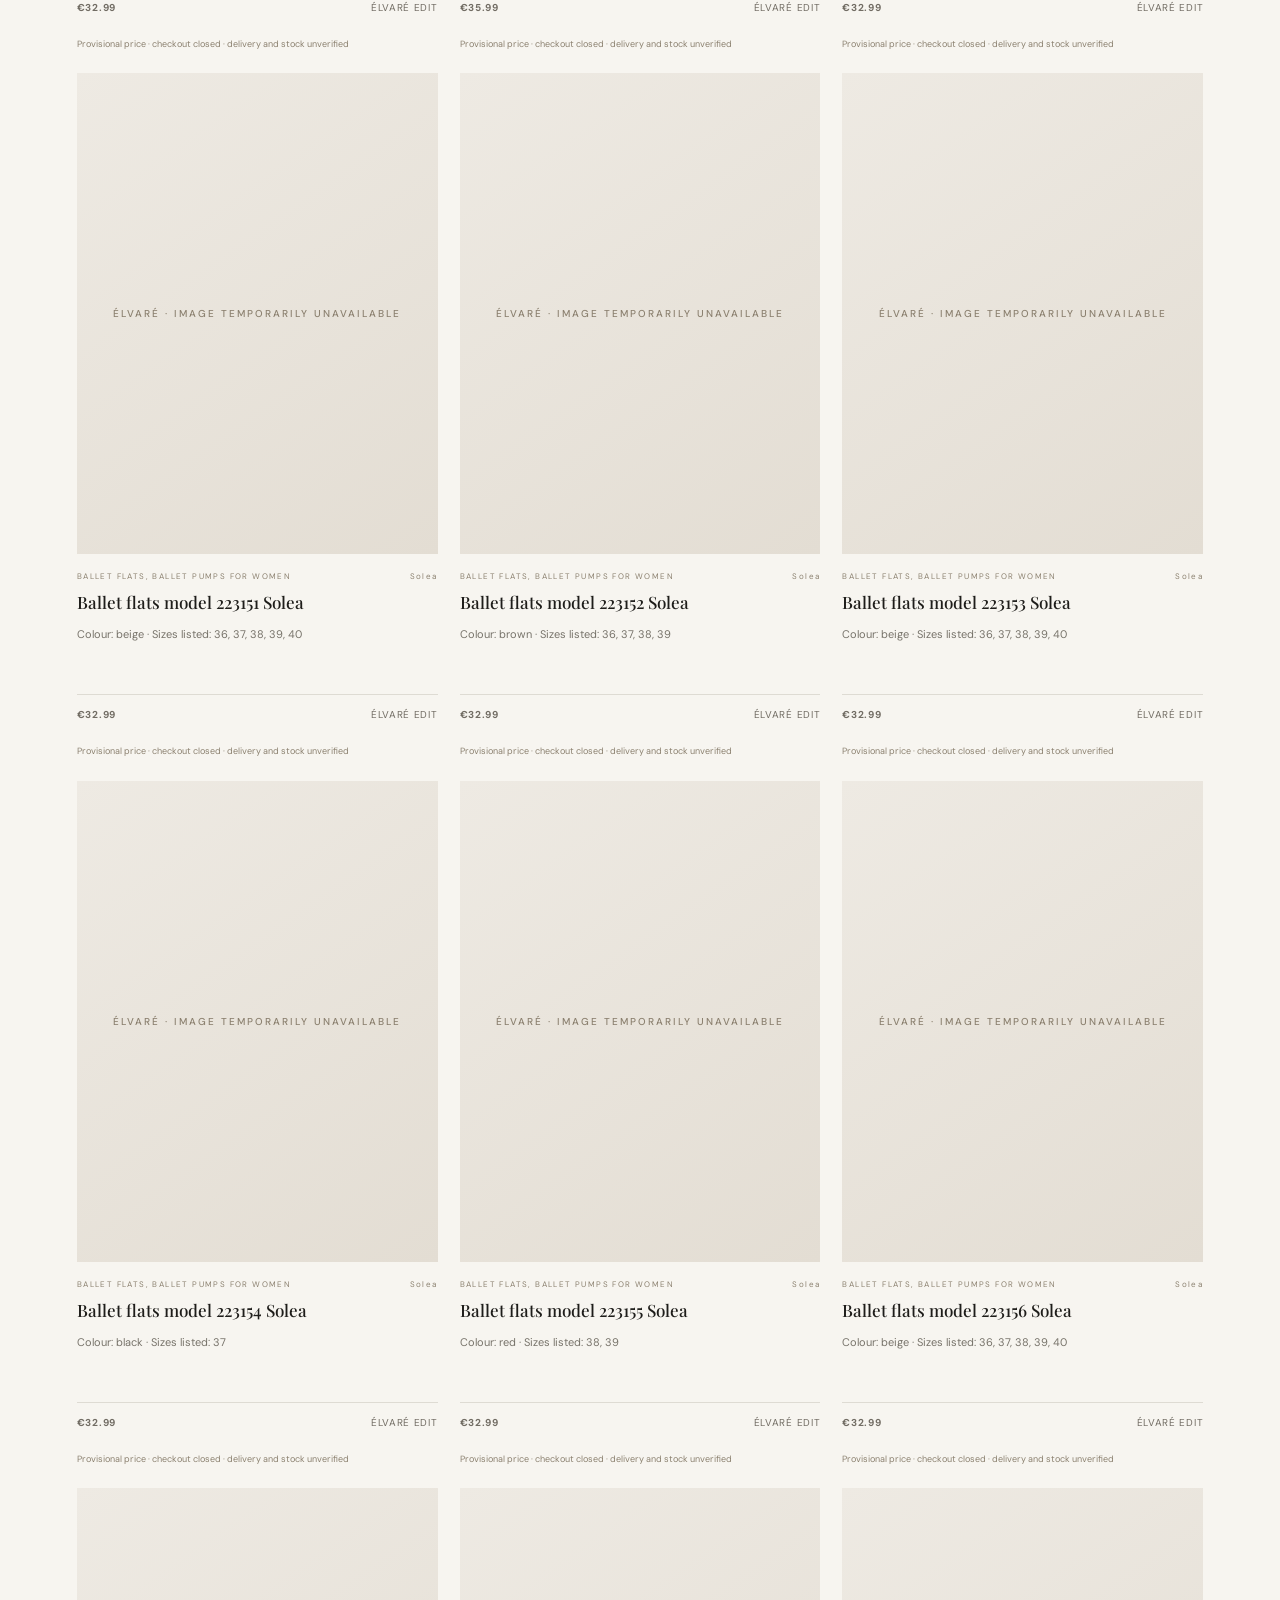
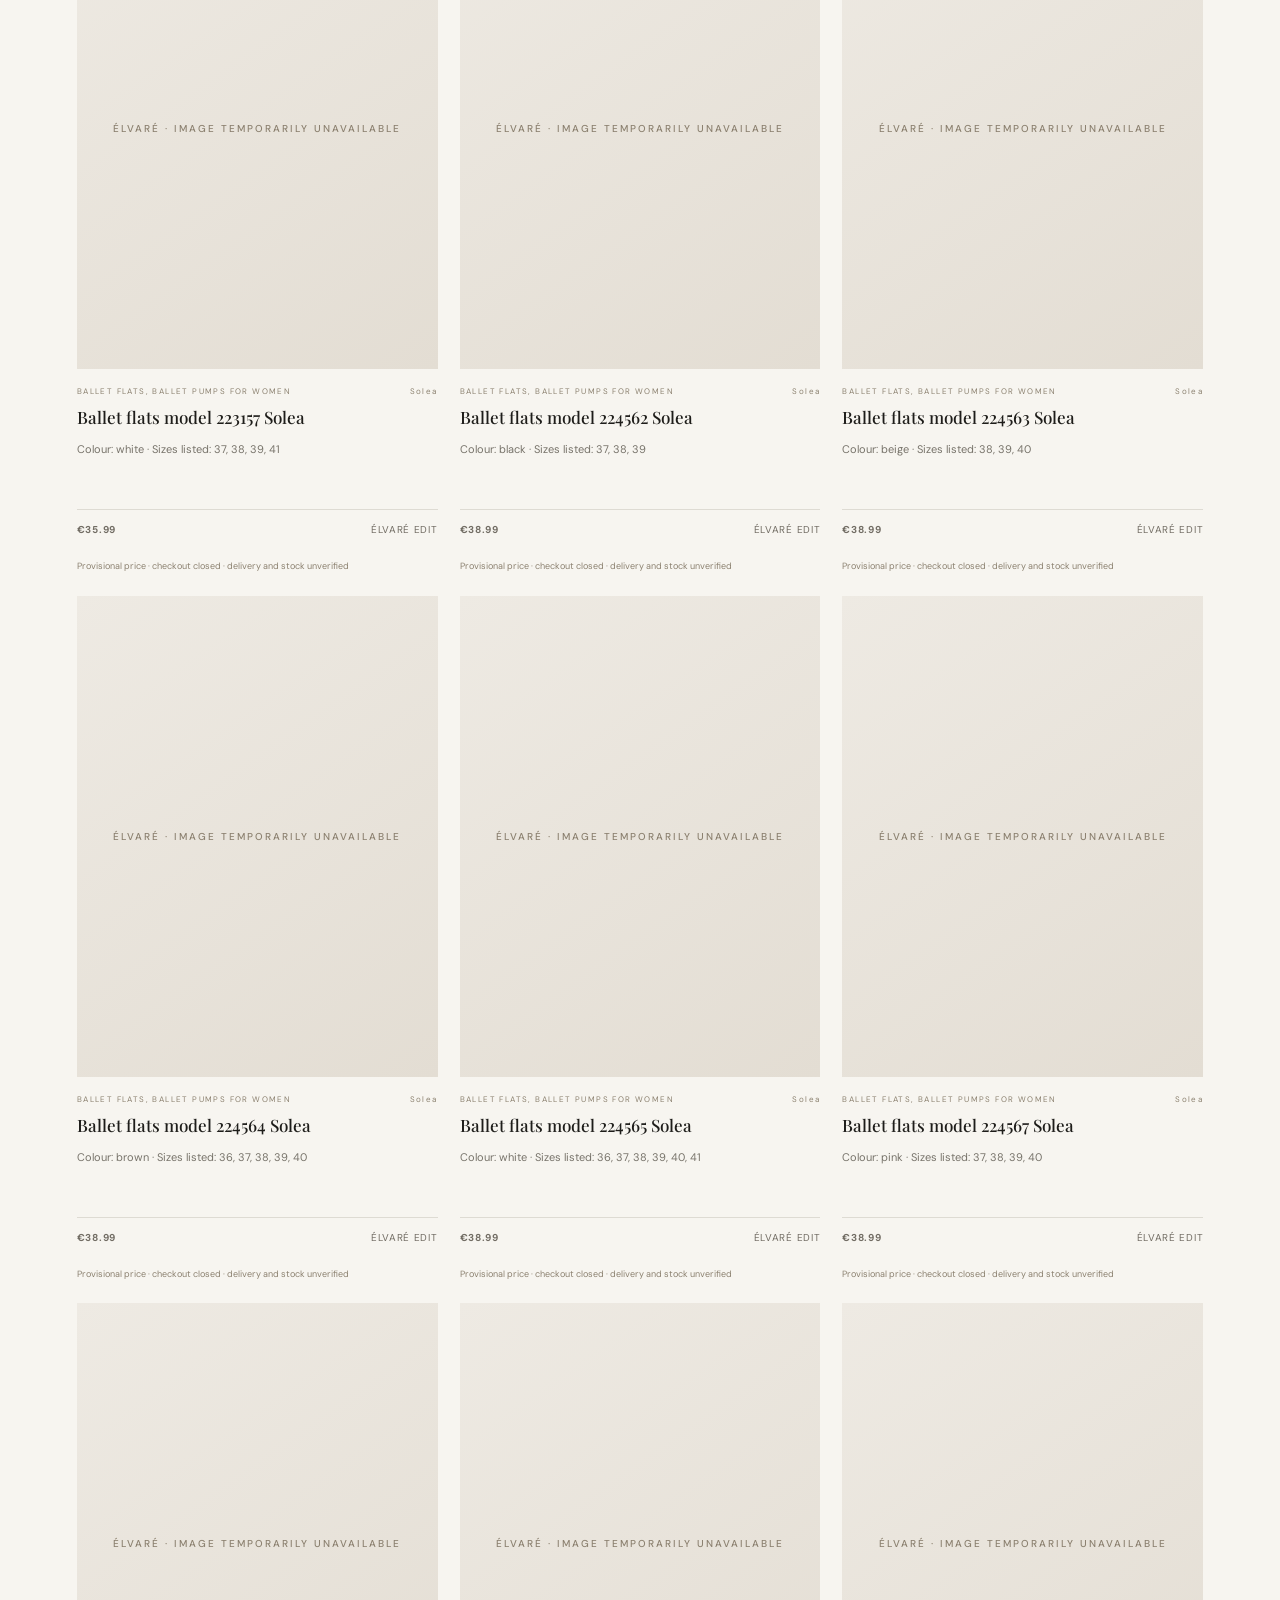
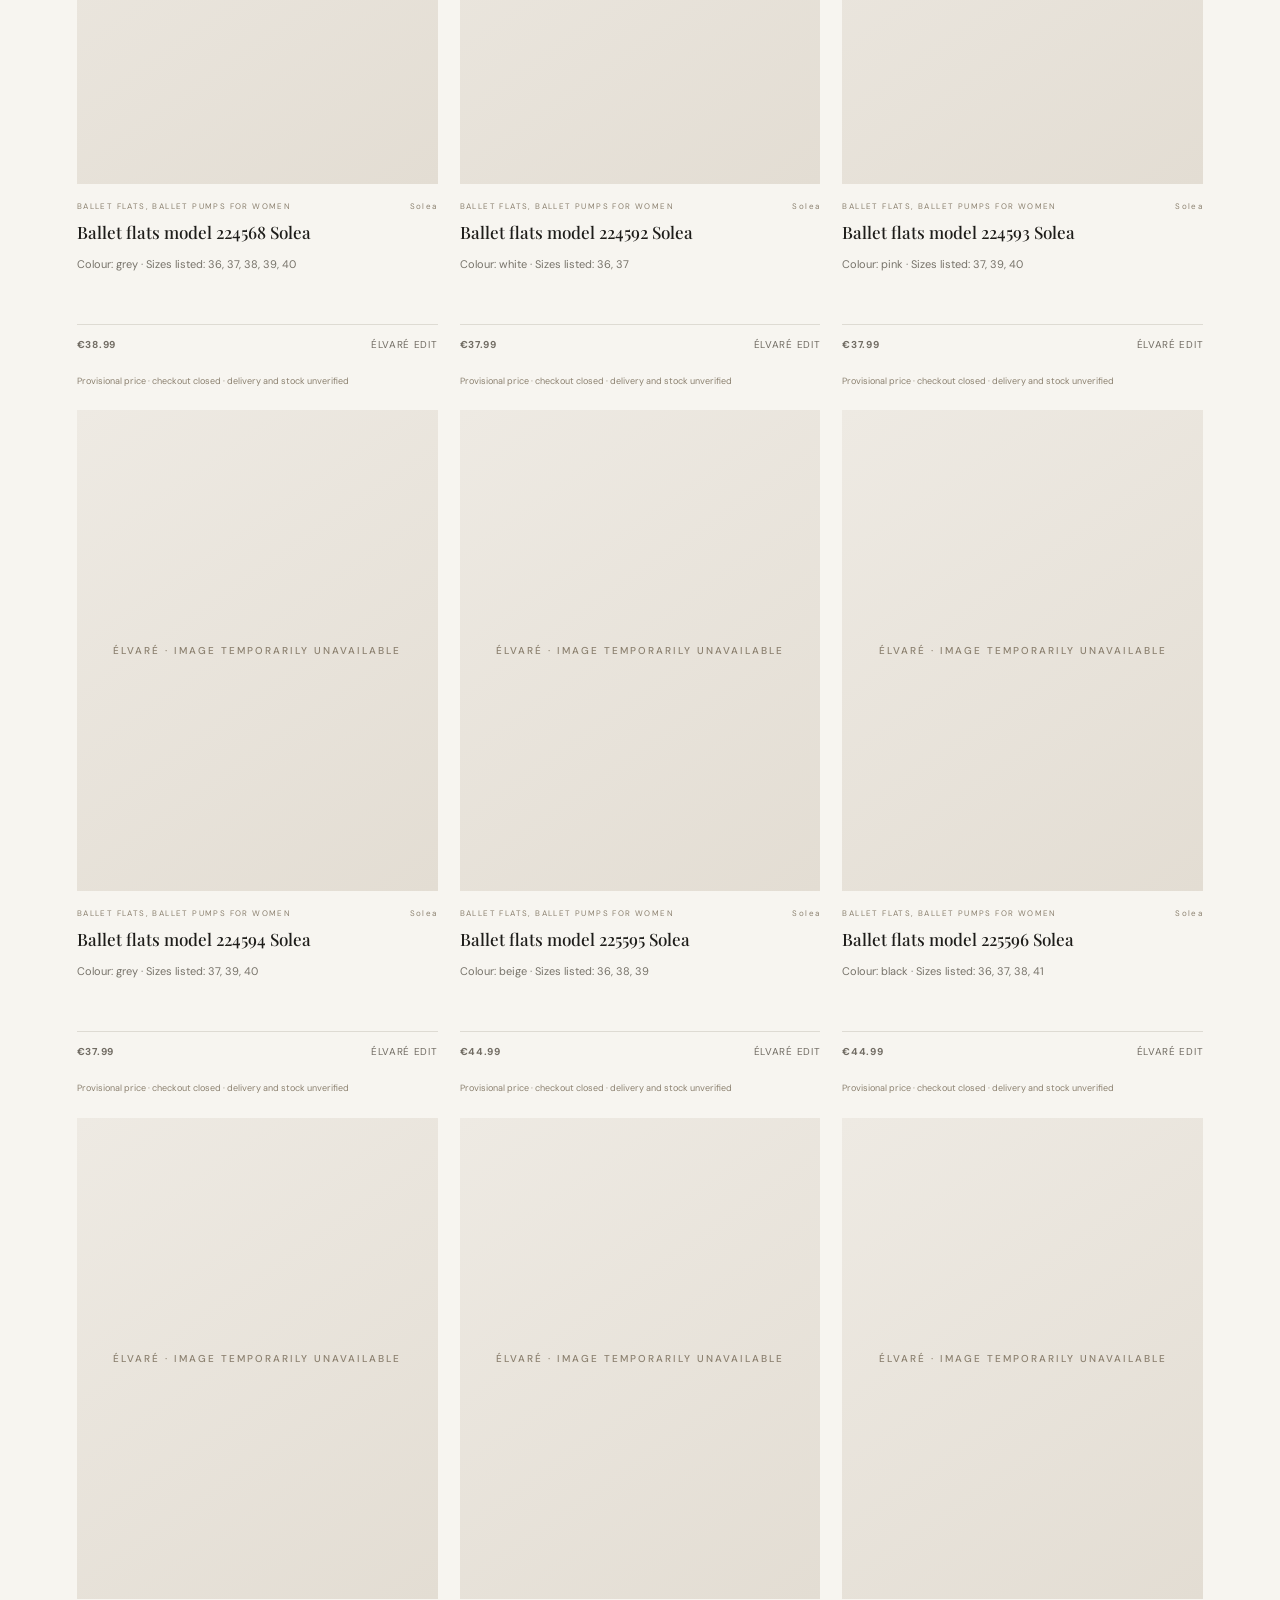
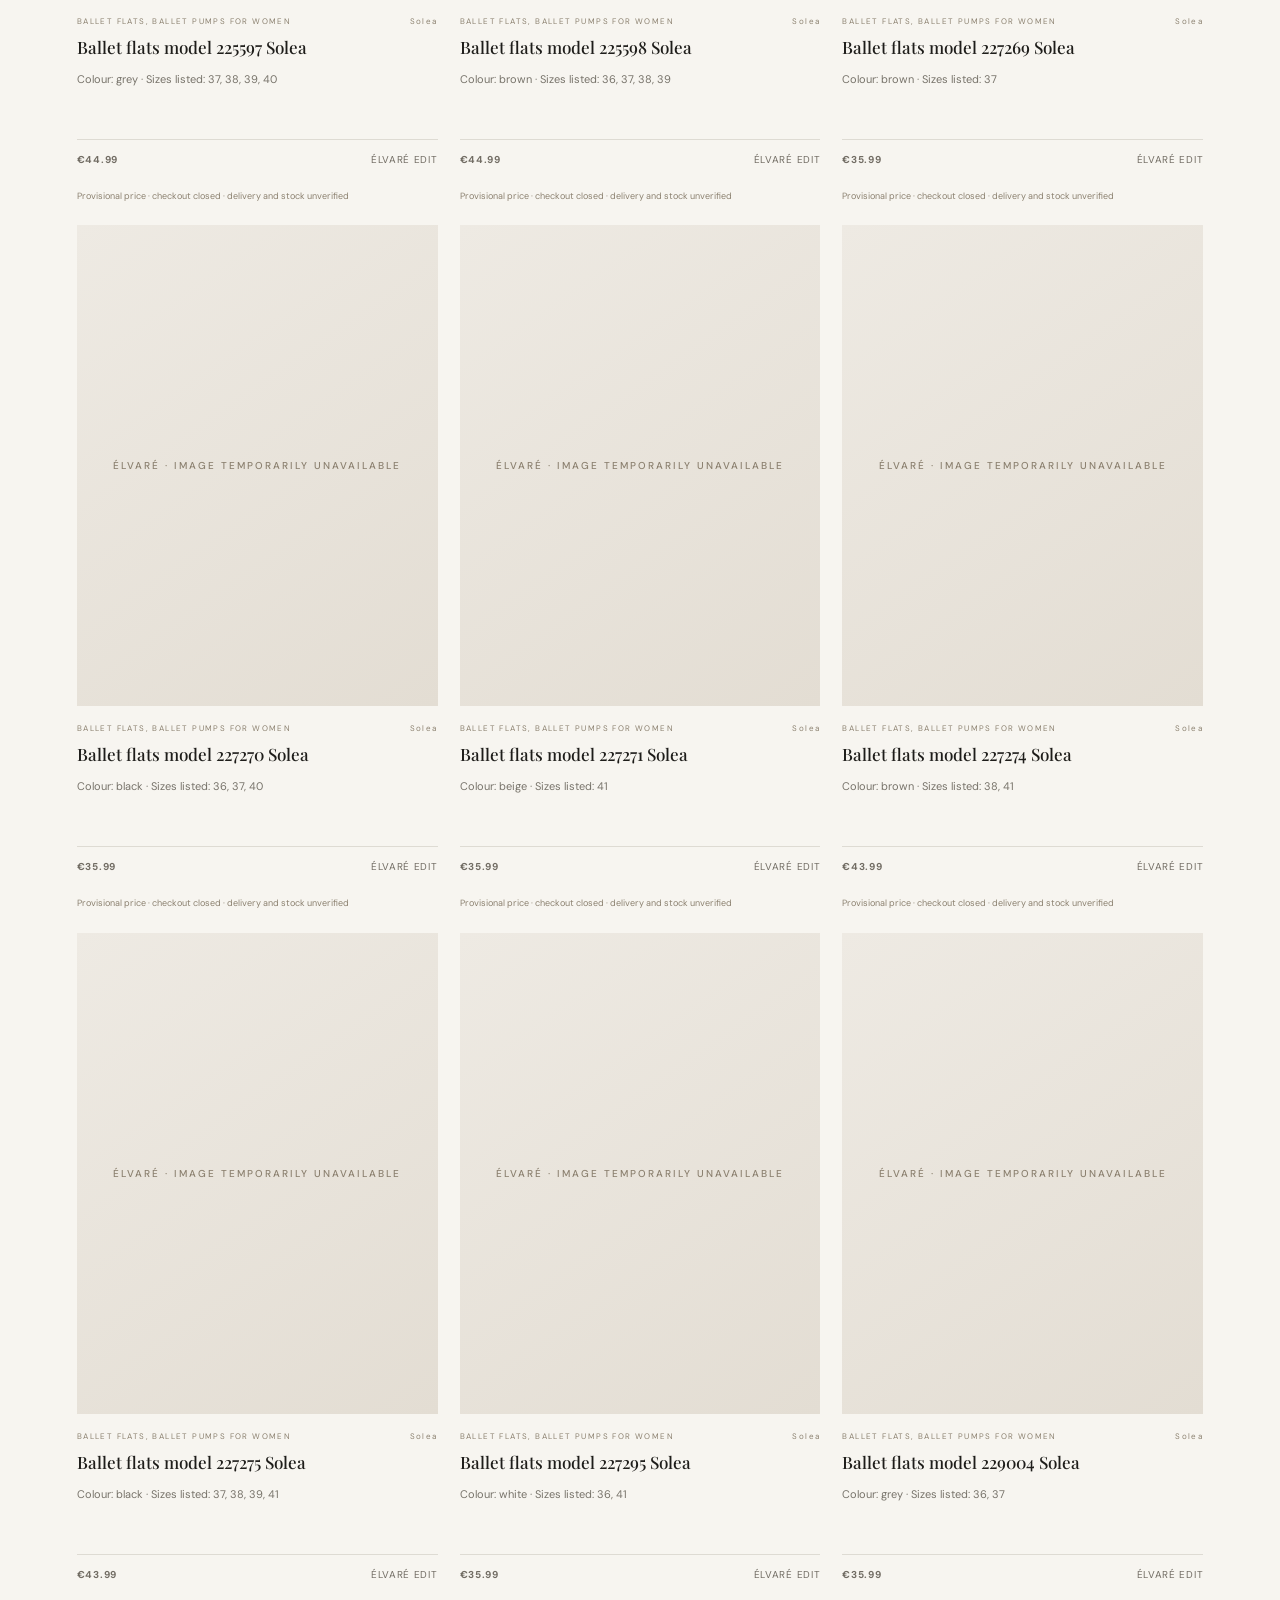
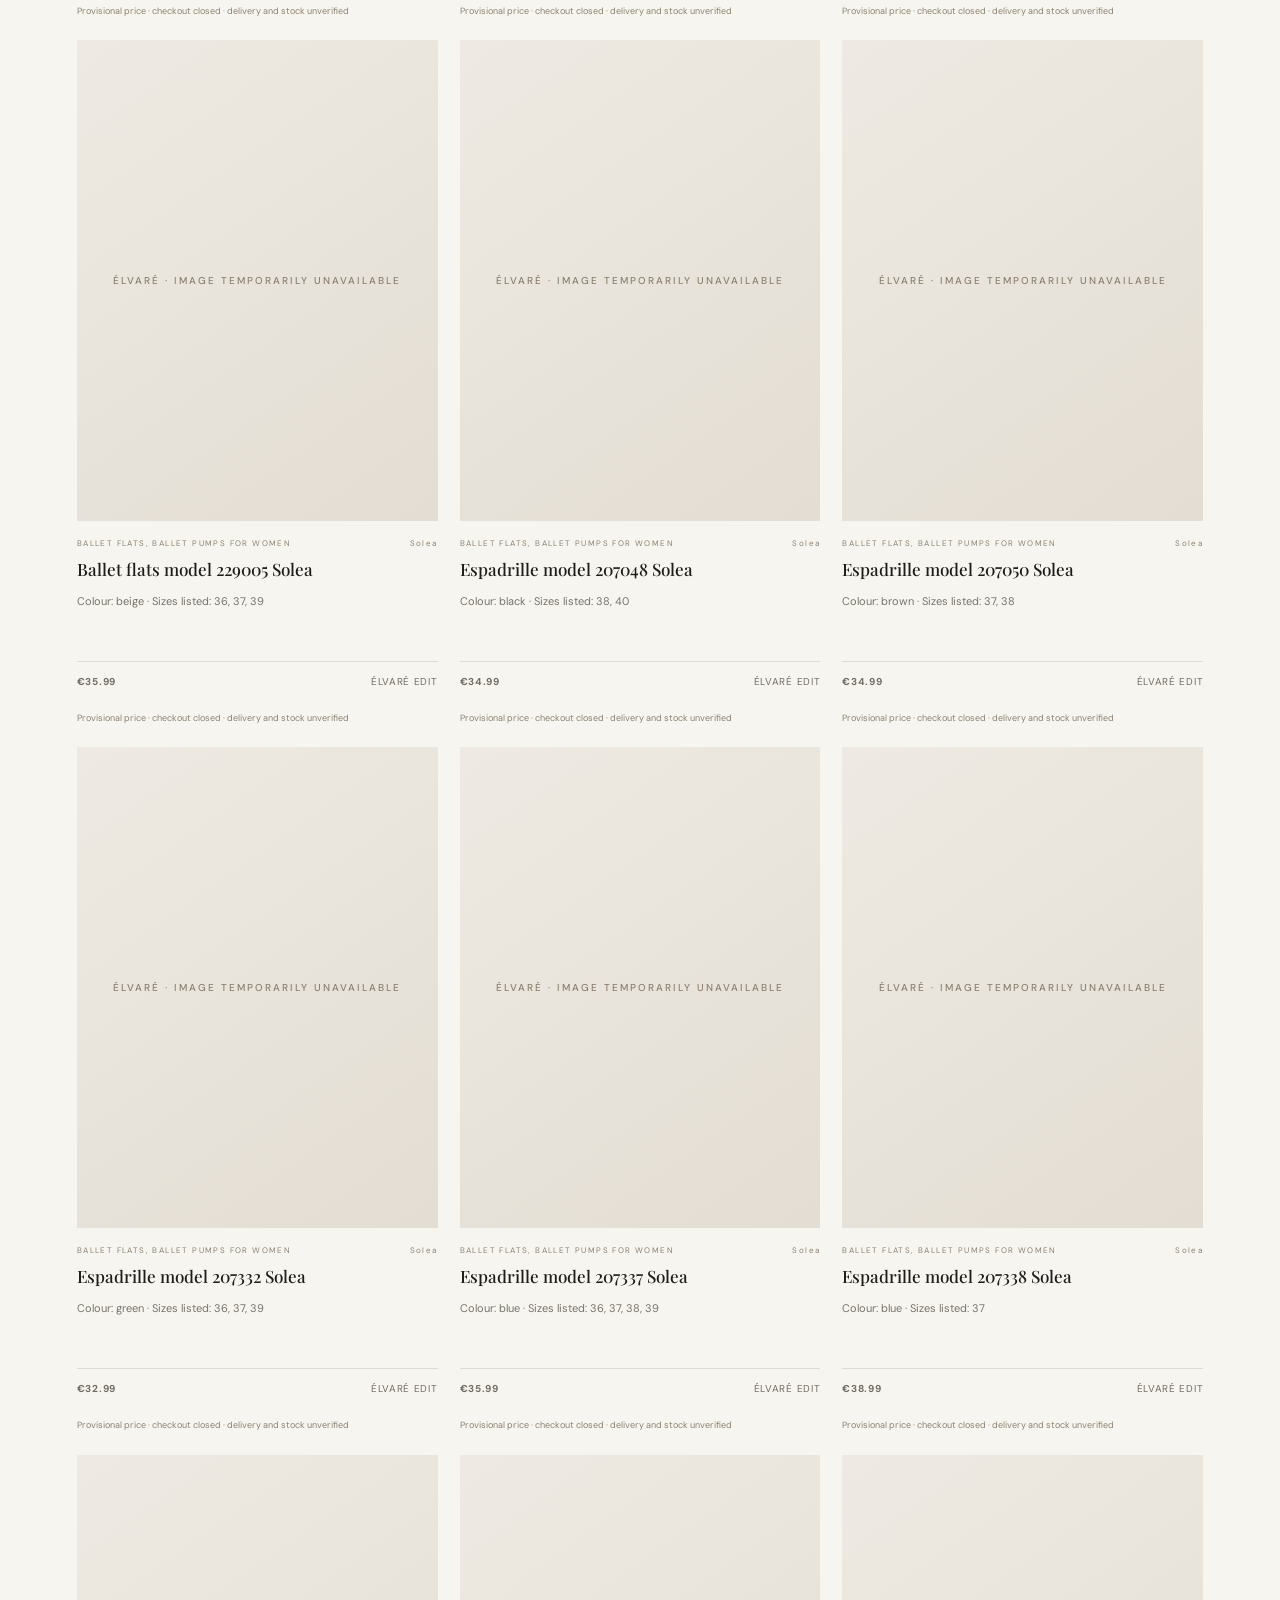
==== commit e8733009: "Add ÉLVARÉ 2024 concept date and social proof preview" ====
--- a/index.html
+++ b/index.html
@@ -13,15 +13,21 @@
 <link href="https://fonts.googleapis.com/css2?family=DM+Sans:wght@400;500;600&family=Playfair+Display:wght@500;600&display=swap" rel="stylesheet"><link rel="stylesheet" href="styles.css">
 </head>
 <body>
-<div class="announcement">ÉLVARÉ — FRENCH FASHION EDIT <span>BOURGES · FRANCE · WORLDWIDE STYLE</span></div>
+<div class="announcement">ÉLVARÉ — FRENCH FASHION EDIT <span>THE ÉLVARÉ CONCEPT · 2024</span><span>BOURGES · FRANCE · WORLDWIDE STYLE</span></div>
 <header class="header"><a class="wordmark" href="#" aria-label="ÉLVARÉ home">ÉLVARÉ</a><nav aria-label="Main navigation"><a href="#departments">THE EDIT</a><a href="#collection">COLLECTION</a><a href="#philosophy">OUR PHILOSOPHY</a><a href="policies.html">CLIENT CARE</a></nav><a class="bag" href="#launch">OUR FIRST CHAPTER <span>01</span></a></header>
 <main>
 <section class="hero"><div class="hero-copy"><p class="eyebrow">A NEW POINT OF VIEW</p><h1>Considered style.<br><i>Distinct presence.</i></h1><p class="intro">A French-inspired edit of contemporary womenswear, occasion pieces and finishing touches. From the spirit of Bourges, selected with intention and made for your own interpretation.</p><a class="button" href="#collection">DISCOVER THE ÉLVARÉ EDIT</a><p class="hero-note">A FRENCH FASHION VISION · BOURGES</p></div><div class="hero-image" role="img" aria-label="Fashion editorial photograph"><div class="image-note">ÉLVARÉ<br><small>THE ART OF DRESSING</small></div></div></section>
 <section class="statement" id="philosophy"><p class="eyebrow">THE ÉLVARÉ PHILOSOPHY</p><h2>Less noise.<br><i>More intention.</i></h2><p>We believe a wardrobe should feel personal, versatile and quietly distinctive. Our edit brings together modern silhouettes, thoughtful details and pieces chosen to earn their place.</p></section>
 <section class="departments" id="departments"><div class="section-head"><div><p class="eyebrow">A MIXED, CONSIDERED EDIT</p><h2>Explore the direction</h2></div><span class="muted">Three expressions · One point of view</span></div><div class="department-grid"><a class="department d1" href="#collection"><span>01 / THE EVERYDAY EDIT</span><strong>Modern<br>wardrobe</strong><small>Refined dresses, tops & tailoring ↗</small></a><a class="department d2" href="#collection"><span>02 / OCCASION</span><strong>After<br>hours</strong><small>Evening silhouettes & statement pieces ↗</small></a><a class="department d3" href="#collection"><span>03 / FINISHING TOUCHES</span><strong>Details<br>that define</strong><small>Bags, accessories & selected footwear ↗</small></a></div></section>
 <section class="collection" id="collection"><div class="section-head"><div><p class="eyebrow">THE ÉLVARÉ MASTER CATALOGUE</p><h2>Explore the collection</h2></div><span class="muted">Bourges, France · International edit</span></div><div class="collection-intro"><p>Browse the full supplier catalogue across everyday style, occasion dressing and accessories. Product listings are displayed for discovery; final prices, stock and destination delivery are verified before any order can be accepted.</p><a class="text-link" href="#launch">WHY WE ARE TAKING OUR TIME ↓</a></div><div class="catalog-search-wrap"><label for="catalog-search">SEARCH THE CATALOGUE</label><input id="catalog-search" type="search" placeholder="Search by product, brand, category or colour" autocomplete="off"></div><div class="product-grid" id="product-grid" aria-live="polite"><article class="product-card"><div class="product-photo product-no-image">ÉLVARÉ</div><div class="product-meta"><span>THE EVERYDAY EDIT</span><span>01</span></div><h3>Modern wardrobe</h3><p>Versatile silhouettes and considered essentials, selected for the first edit.</p><small class="product-status">Collection curation in progress</small></article><article class="product-card"><div class="product-photo product-no-image">ÉLVARÉ</div><div class="product-meta"><span>OCCASION</span><span>02</span></div><h3>After hours</h3><p>Distinctive pieces for evenings, celebrations and moments worth dressing for.</p><small class="product-status">Collection curation in progress</small></article><article class="product-card"><div class="product-photo product-no-image">ÉLVARÉ</div><div class="product-meta"><span>ACCESSORIES</span><span>03</span></div><h3>Finishing touches</h3><p>Bags, accessories and selected footwear to complete a personal look.</p><small class="product-status">Collection curation in progress</small></article></div><div class="catalog-controls"><button class="button" id="load-more" type="button" hidden>LOAD MORE PRODUCTS</button><span class="muted" id="catalog-count" aria-live="polite">Loading catalogue…</span></div><p class="catalog-note">Catalogue listings are visible for browsing. They are not yet purchasable: sale prices, live stock, shipping costs and destination eligibility must be verified first. Checkout and payments remain disabled.</p></section>
-<section class="editorial" id="launch"><div><p class="eyebrow">THE FIRST CHAPTER</p><h2>Chosen with care.<br><i>Never in a rush.</i></h2><p>We are reviewing supplier stock, delivery routes, product information and customer-care arrangements before opening the collection. We would rather open with confidence than promise what is not yet verified.</p><span class="text-link">ÉLVARÉ · PRE-LAUNCH EDITION</span></div><div class="editorial-art" aria-hidden="true"></div></section>
+<section class="editorial" id="launch"><div><p class="eyebrow">THE FIRST CHAPTER · THE ÉLVARÉ CONCEPT, 2024</p><h2>Chosen with care.<br><i>Never in a rush.</i></h2><p>We are reviewing supplier stock, delivery routes, product information and customer-care arrangements before opening the collection. We would rather open with confidence than promise what is not yet verified.</p><span class="text-link">ÉLVARÉ · PRE-LAUNCH EDITION</span></div><div class="editorial-art" aria-hidden="true"></div></section>
+<section class="trust-notes"><p class="eyebrow">THE ÉLVARÉ STANDARD</p><h2>Confidence in <i>every detail.</i></h2><div class="trust-grid"><article><span>01</span><h3>Considered selection</h3><p>A focused edit of contemporary womenswear, occasion pieces and finishing touches.</p></article><article><span>02</span><h3>Clear information</h3><p>Product details, final prices and availability will be checked before checkout opens.</p></article><article><span>03</span><h3>Transparent service</h3><p>Delivery, payment, seller and returns information will be published before the first order.</p></article></div></section>
+<section class="social-proof-demo" aria-label="Design demonstration of social proof">
+<p class="eyebrow">DESIGN CONCEPT · DEMONSTRATION DATA</p><h2>A community <i>in the making.</i></h2>
+<p class="demo-disclaimer">The figures and client comments below are fictional layout examples created to preview the future storefront. They are not ÉLVARÉ sales, customer reviews or verified results.</p>
+<div class="demo-stats"><article><strong>12,480+</strong><span>ILLUSTRATIVE ORDERS</span></article><article><strong>4.9 / 5</strong><span>ILLUSTRATIVE RATING</span></article><article><strong>2,300+</strong><span>ILLUSTRATIVE CLIENTS</span></article></div>
+<div class="demo-reviews"><article><span class="stars">★★★★★</span><p>“A beautiful edit and an elegant sense of style.”</p><small>DEMO REVIEW · NOT A REAL CUSTOMER</small></article><article><span class="stars">★★★★★</span><p>“Thoughtful details make all the difference.”</p><small>DEMO REVIEW · NOT A REAL CUSTOMER</small></article><article><span class="stars">★★★★★</span><p>“A refined look with a distinctly French mood.”</p><small>DEMO REVIEW · NOT A REAL CUSTOMER</small></article></div></section>
 <section class="launch-strip"><p class="eyebrow">A NOTE TO OUR FUTURE CLIENTS</p><h2>Our doors are <i>not open yet.</i></h2><p>Orders and payments are not being accepted. We will announce the opening only when product, delivery, legal and payment arrangements are ready.</p></section>
 </main>
-<footer><a class="wordmark" href="#">ÉLVARÉ</a><p>A French-inspired fashion concept with a worldwide outlook. ÉLVARÉ · Bourges, France. Seller and operating-company details will be published once the company is formally established.</p><div class="footer-links"><a href="policies.html">CLIENT INFORMATION</a><a href="policies.html">CUSTOMER INFORMATION</a></div><small>© 2026 ÉLVARÉ · BOURGES, FRANCE. PRE-LAUNCH SITE — NO ORDERS OR PAYMENTS ACCEPTED.</small></footer>
+<footer><a class="wordmark" href="#">ÉLVARÉ</a><p>A French-inspired fashion concept with a global outlook. ÉLVARÉ · Bourges, France. Seller and operating-company details will be published once the company is formally established.</p><div class="footer-links"><a href="policies.html">CUSTOMER INFORMATION</a></div><small>© 2024 ÉLVARÉ · BOURGES, FRANCE. PRE-LAUNCH SITE — NO ORDERS OR PAYMENTS ACCEPTED.</small></footer>
 <script src="app.js"></script></body></html>
--- a/styles.css
+++ b/styles.css
@@ -13,3 +13,8 @@
 .catalog-search-wrap{max-width:520px;margin:0 0 34px}.catalog-search-wrap label{display:block;font-size:9px;letter-spacing:1.8px;color:#8b806f;margin-bottom:10px}.catalog-search-wrap input{width:100%;padding:15px 16px;border:1px solid #d8d3c9;background:#fffdfa;color:#24231f;font:12px 'DM Sans',sans-serif;outline:none}.catalog-search-wrap input:focus{border-color:#8b806f}.product-photo{display:block;aspect-ratio:3/4;overflow:hidden;background:#e9e5dc}.product-photo img{width:100%;height:100%;object-fit:cover;display:block;transition:transform .5s}.product-card:hover .product-photo img{transform:scale(1.035)}.product-no-image{display:grid;place-items:center;font:22px 'Playfair Display';letter-spacing:4px;color:#8b806f}.product-card h3{font:500 17px/1.35 'Playfair Display',serif}.product-status{display:block;color:#8b806f;line-height:1.6;margin-top:10px}.product-foot{display:flex;justify-content:space-between;gap:10px;font-size:10px;letter-spacing:.7px}.product-card{min-width:0}@media(max-width:700px){.catalog-search-wrap{margin-bottom:24px}}
 /* Product image resilience: avoid broken-image icons and preserve the editorial card layout. */
 .product-photo img{object-fit:contain;background:#eeeae3}.product-photo.image-unavailable{display:flex;align-items:center;justify-content:center;position:relative;background:linear-gradient(145deg,#eeeae3,#e3ddd3);min-height:220px}.product-photo.image-unavailable::after{content:'ÉLVARÉ  ·  IMAGE TEMPORARILY UNAVAILABLE';display:block;padding:20px;text-align:center;font:500 10px 'DM Sans',sans-serif;letter-spacing:2px;color:#8b806f}.product-photo img{max-width:100%;}
+
+/* Editorial trust section: factual pre-launch commitments, no invented sales or reviews. */
+.trust-notes{padding:88px 6vw;background:#24231f;color:#f4f0e8;text-align:center}.trust-notes>.eyebrow{color:#c2b49d}.trust-notes h2{font-size:clamp(36px,5vw,58px);margin:18px 0 42px}.trust-notes h2 i{color:#c2b49d}.trust-grid{display:grid;grid-template-columns:repeat(3,minmax(0,1fr));gap:34px;max-width:1050px;margin:0 auto;text-align:left}.trust-grid article{border-top:1px solid #68645b;padding-top:18px}.trust-grid article>span{font-size:9px;letter-spacing:2px;color:#c2b49d}.trust-grid h3{font:500 22px "Playfair Display",serif;margin:18px 0 10px}.trust-grid p{font-size:11px;line-height:1.9;color:#c7c1b6;margin:0}@media(max-width:700px){.trust-grid{grid-template-columns:1fr;gap:24px}.trust-notes{padding:65px 7vw}}
+
+.social-proof-demo{padding:82px 6vw;background:#eeece5;text-align:center}.social-proof-demo h2{font-size:clamp(36px,5vw,56px);margin:16px 0}.demo-disclaimer{max-width:650px;margin:0 auto 36px;color:#817b70;font-size:11px;line-height:1.8}.demo-stats{display:grid;grid-template-columns:repeat(3,1fr);max-width:900px;margin:0 auto 42px;border-top:1px solid #d4cec3;border-bottom:1px solid #d4cec3}.demo-stats article{padding:26px 12px;border-right:1px solid #d4cec3}.demo-stats article:last-child{border:0}.demo-stats strong{display:block;font:500 clamp(28px,4vw,42px) 'Playfair Display',serif;color:#24231f}.demo-stats span,.demo-reviews small{display:block;margin-top:8px;font-size:8px;letter-spacing:1.5px;color:#8b806f}.demo-reviews{display:grid;grid-template-columns:repeat(3,1fr);gap:18px;max-width:1050px;margin:auto;text-align:left}.demo-reviews article{background:#f7f5f0;padding:24px;border:1px solid #e0dbd1}.demo-reviews .stars{letter-spacing:3px;color:#9a8056;font-size:12px}.demo-reviews p{font:italic 18px/1.6 'Playfair Display',serif;color:#454139;min-height:58px}@media(max-width:700px){.demo-stats{grid-template-columns:1fr}.demo-stats article{border-right:0;border-bottom:1px solid #d4cec3}.demo-reviews{grid-template-columns:1fr}.social-proof-demo{padding:62px 7vw}}
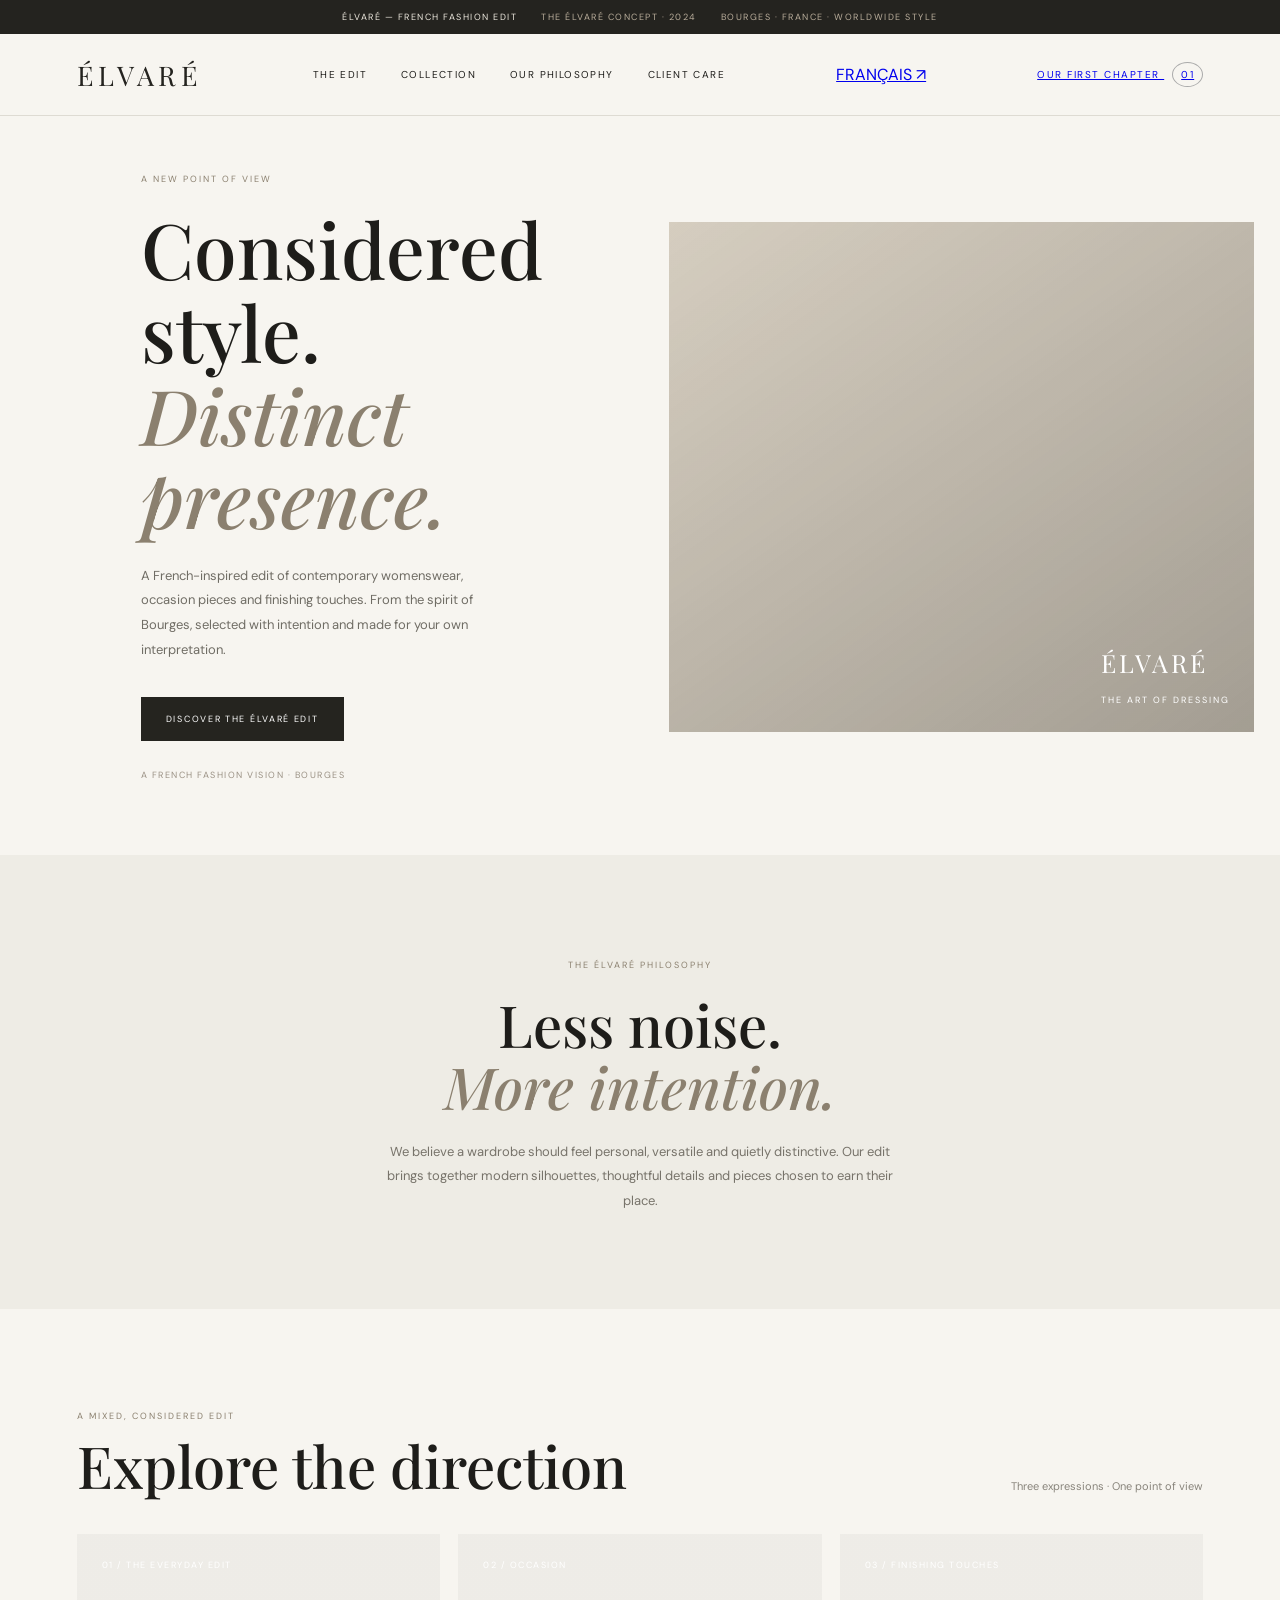
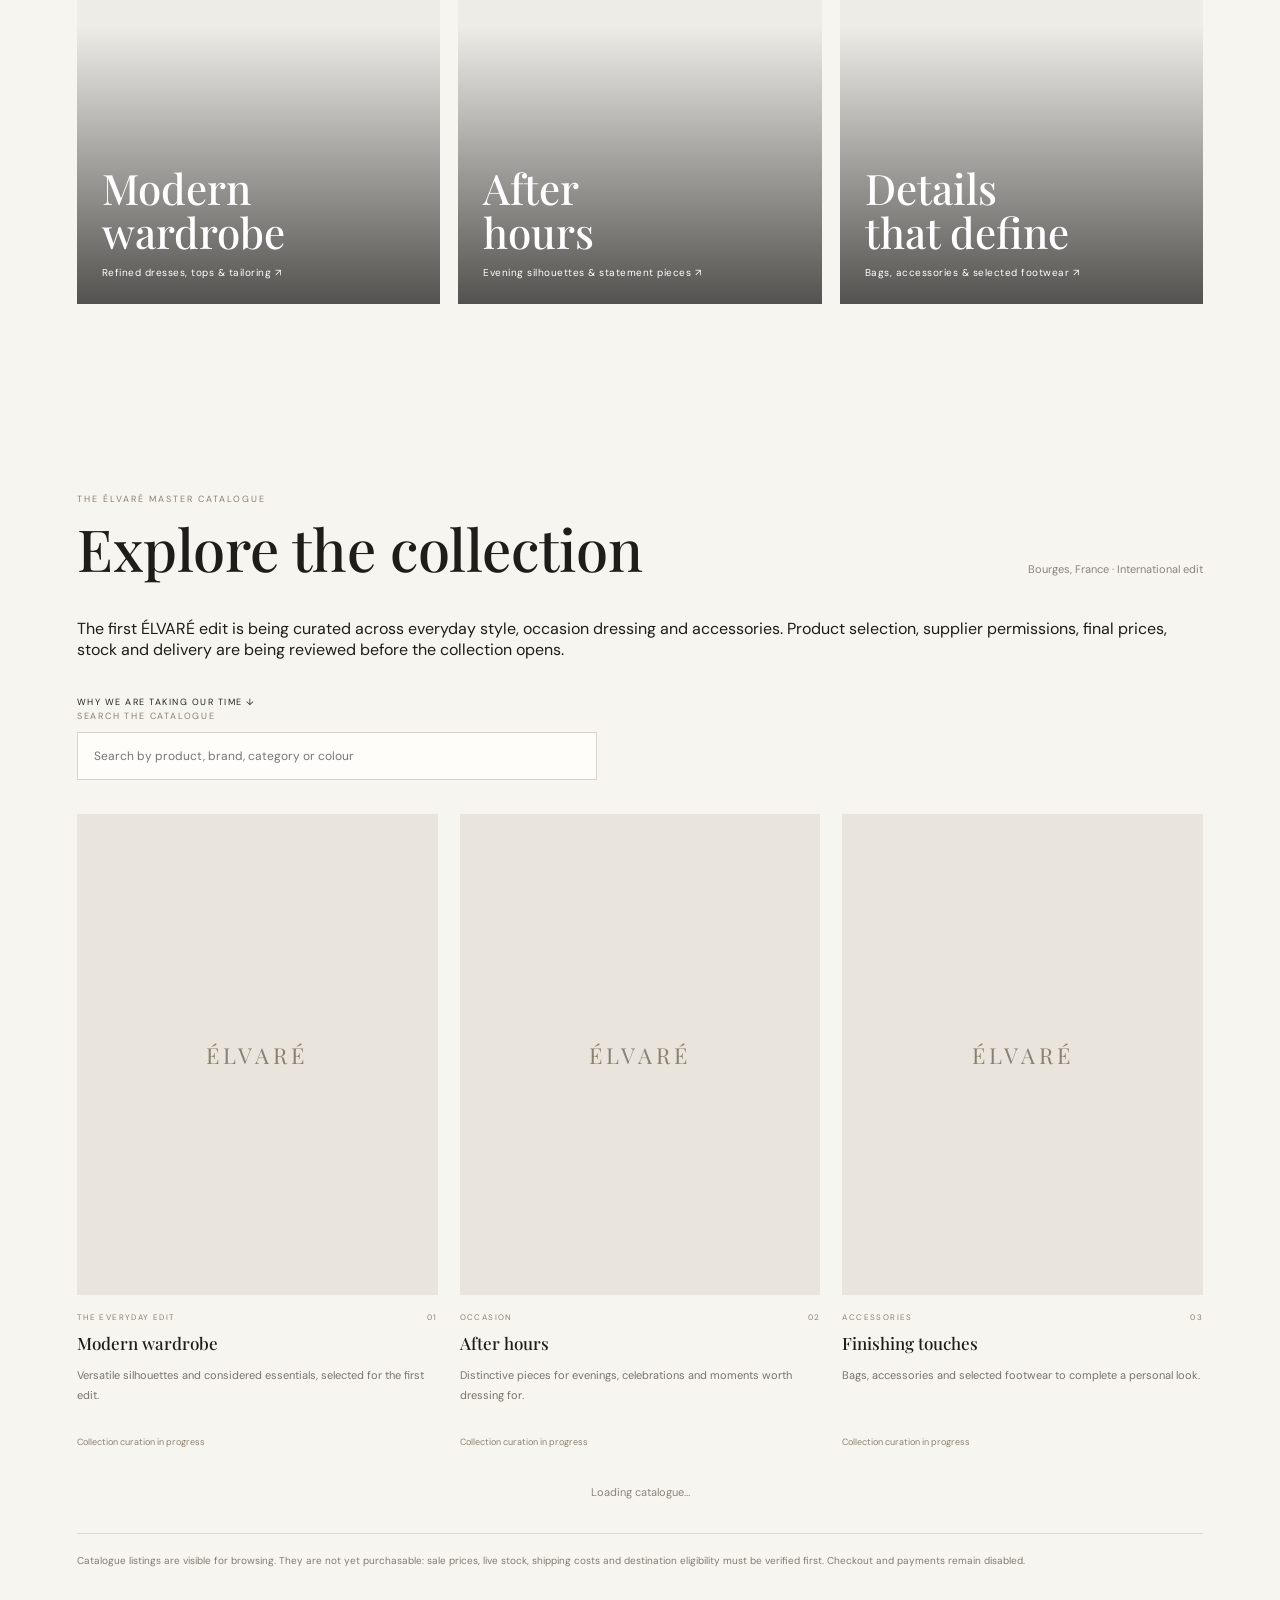
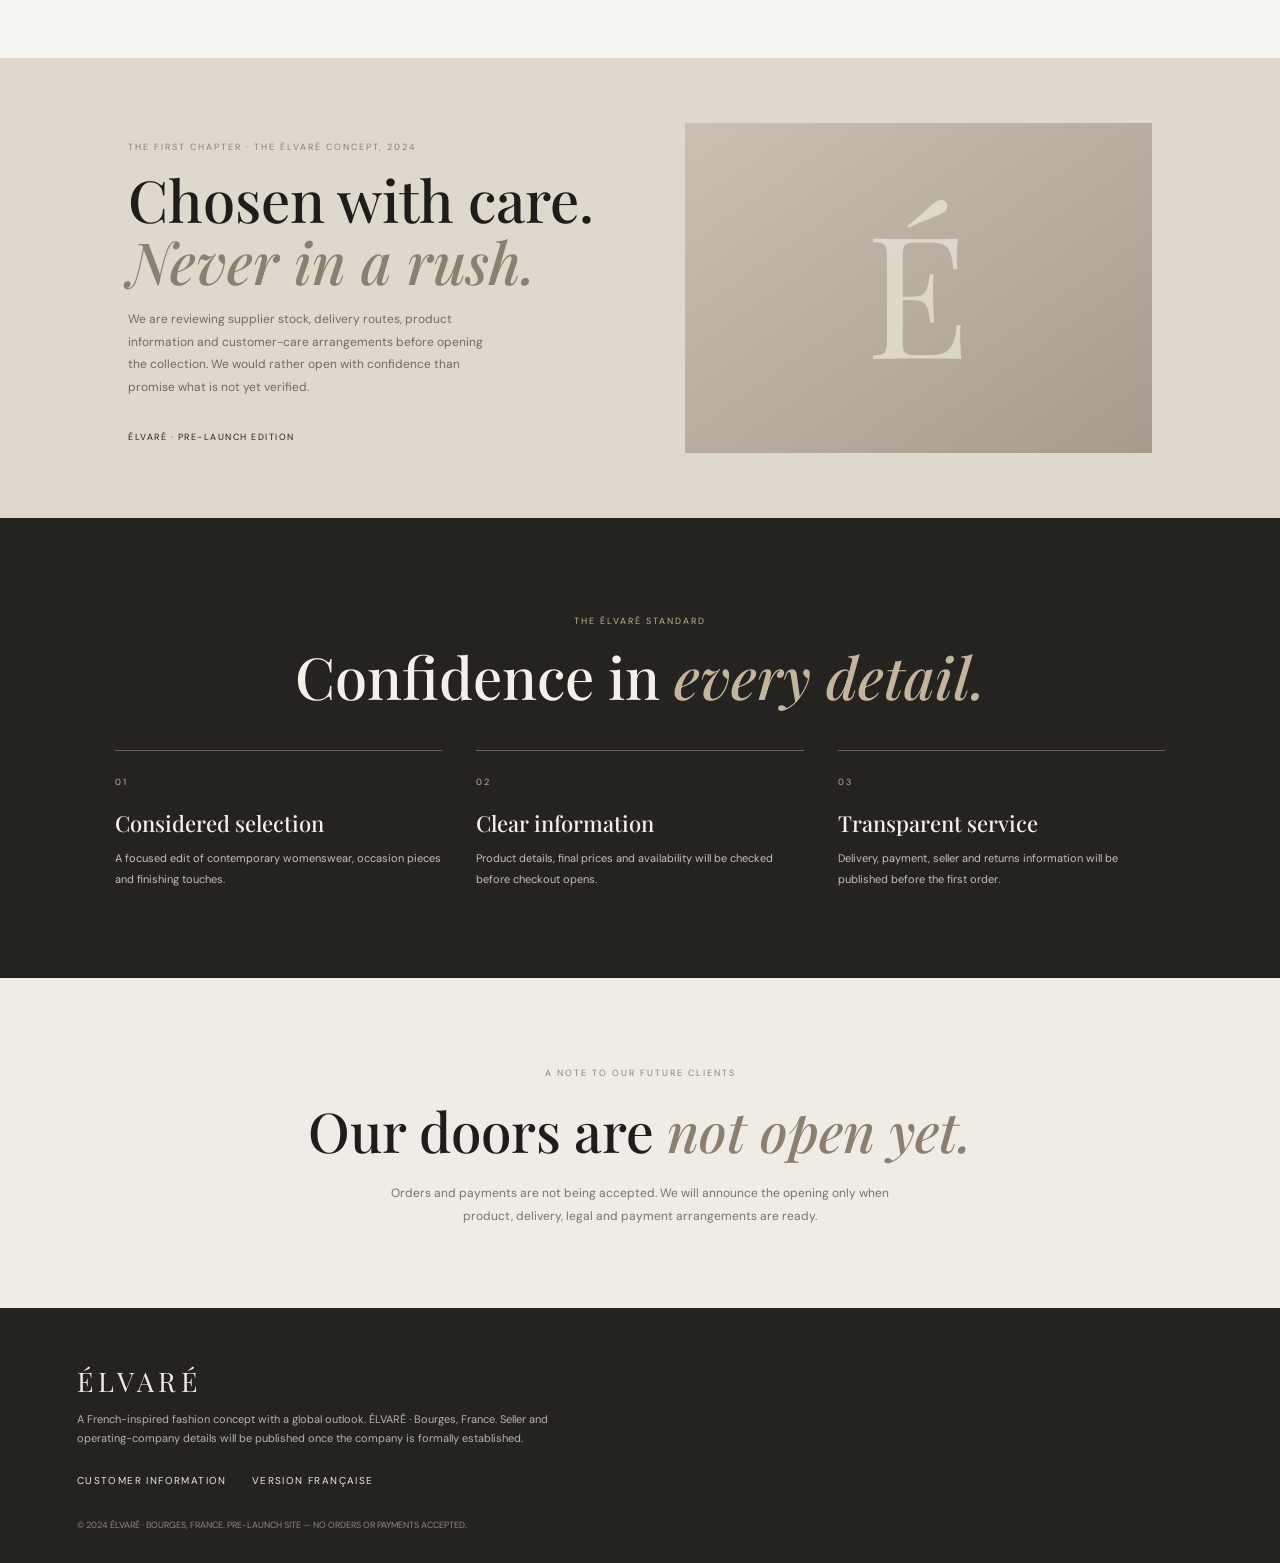
==== commit 44e88245: "Refine pre-launch catalogue copy and remove illustrative social proof" ====
--- a/index.html
+++ b/index.html
@@ -14,20 +14,16 @@
 </head>
 <body>
 <div class="announcement">ÉLVARÉ — FRENCH FASHION EDIT <span>THE ÉLVARÉ CONCEPT · 2024</span><span>BOURGES · FRANCE · WORLDWIDE STYLE</span></div>
-<header class="header"><a class="wordmark" href="#" aria-label="ÉLVARÉ home">ÉLVARÉ</a><nav aria-label="Main navigation"><a href="#departments">THE EDIT</a><a href="#collection">COLLECTION</a><a href="#philosophy">OUR PHILOSOPHY</a><a href="policies.html">CLIENT CARE</a></nav><a class="bag" href="#launch">OUR FIRST CHAPTER <span>01</span></a></header>
+<header class="header"><a class="wordmark" href="#" aria-label="ÉLVARÉ home">ÉLVARÉ</a><nav aria-label="Main navigation"><a href="#departments">THE EDIT</a><a href="#collection">COLLECTION</a><a href="#philosophy">OUR PHILOSOPHY</a><a href="policies.html">CLIENT CARE</a></nav><a class="language-link" href="fr.html" lang="fr">FRANÇAIS ↗</a><a class="bag" href="#launch">OUR FIRST CHAPTER <span>01</span></a></header>
 <main>
 <section class="hero"><div class="hero-copy"><p class="eyebrow">A NEW POINT OF VIEW</p><h1>Considered style.<br><i>Distinct presence.</i></h1><p class="intro">A French-inspired edit of contemporary womenswear, occasion pieces and finishing touches. From the spirit of Bourges, selected with intention and made for your own interpretation.</p><a class="button" href="#collection">DISCOVER THE ÉLVARÉ EDIT</a><p class="hero-note">A FRENCH FASHION VISION · BOURGES</p></div><div class="hero-image" role="img" aria-label="Fashion editorial photograph"><div class="image-note">ÉLVARÉ<br><small>THE ART OF DRESSING</small></div></div></section>
 <section class="statement" id="philosophy"><p class="eyebrow">THE ÉLVARÉ PHILOSOPHY</p><h2>Less noise.<br><i>More intention.</i></h2><p>We believe a wardrobe should feel personal, versatile and quietly distinctive. Our edit brings together modern silhouettes, thoughtful details and pieces chosen to earn their place.</p></section>
 <section class="departments" id="departments"><div class="section-head"><div><p class="eyebrow">A MIXED, CONSIDERED EDIT</p><h2>Explore the direction</h2></div><span class="muted">Three expressions · One point of view</span></div><div class="department-grid"><a class="department d1" href="#collection"><span>01 / THE EVERYDAY EDIT</span><strong>Modern<br>wardrobe</strong><small>Refined dresses, tops & tailoring ↗</small></a><a class="department d2" href="#collection"><span>02 / OCCASION</span><strong>After<br>hours</strong><small>Evening silhouettes & statement pieces ↗</small></a><a class="department d3" href="#collection"><span>03 / FINISHING TOUCHES</span><strong>Details<br>that define</strong><small>Bags, accessories & selected footwear ↗</small></a></div></section>
-<section class="collection" id="collection"><div class="section-head"><div><p class="eyebrow">THE ÉLVARÉ MASTER CATALOGUE</p><h2>Explore the collection</h2></div><span class="muted">Bourges, France · International edit</span></div><div class="collection-intro"><p>Browse the full supplier catalogue across everyday style, occasion dressing and accessories. Product listings are displayed for discovery; final prices, stock and destination delivery are verified before any order can be accepted.</p><a class="text-link" href="#launch">WHY WE ARE TAKING OUR TIME ↓</a></div><div class="catalog-search-wrap"><label for="catalog-search">SEARCH THE CATALOGUE</label><input id="catalog-search" type="search" placeholder="Search by product, brand, category or colour" autocomplete="off"></div><div class="product-grid" id="product-grid" aria-live="polite"><article class="product-card"><div class="product-photo product-no-image">ÉLVARÉ</div><div class="product-meta"><span>THE EVERYDAY EDIT</span><span>01</span></div><h3>Modern wardrobe</h3><p>Versatile silhouettes and considered essentials, selected for the first edit.</p><small class="product-status">Collection curation in progress</small></article><article class="product-card"><div class="product-photo product-no-image">ÉLVARÉ</div><div class="product-meta"><span>OCCASION</span><span>02</span></div><h3>After hours</h3><p>Distinctive pieces for evenings, celebrations and moments worth dressing for.</p><small class="product-status">Collection curation in progress</small></article><article class="product-card"><div class="product-photo product-no-image">ÉLVARÉ</div><div class="product-meta"><span>ACCESSORIES</span><span>03</span></div><h3>Finishing touches</h3><p>Bags, accessories and selected footwear to complete a personal look.</p><small class="product-status">Collection curation in progress</small></article></div><div class="catalog-controls"><button class="button" id="load-more" type="button" hidden>LOAD MORE PRODUCTS</button><span class="muted" id="catalog-count" aria-live="polite">Loading catalogue…</span></div><p class="catalog-note">Catalogue listings are visible for browsing. They are not yet purchasable: sale prices, live stock, shipping costs and destination eligibility must be verified first. Checkout and payments remain disabled.</p></section>
+<section class="collection" id="collection"><div class="section-head"><div><p class="eyebrow">THE ÉLVARÉ MASTER CATALOGUE</p><h2>Explore the collection</h2></div><span class="muted">Bourges, France · International edit</span></div><div class="collection-intro"><p>The first ÉLVARÉ edit is being curated across everyday style, occasion dressing and accessories. Product selection, supplier permissions, final prices, stock and delivery are being reviewed before the collection opens.</p><a class="text-link" href="#launch">WHY WE ARE TAKING OUR TIME ↓</a></div><div class="catalog-search-wrap"><label for="catalog-search">SEARCH THE CATALOGUE</label><input id="catalog-search" type="search" placeholder="Search by product, brand, category or colour" autocomplete="off"></div><div class="product-grid" id="product-grid" aria-live="polite"><article class="product-card"><div class="product-photo product-no-image">ÉLVARÉ</div><div class="product-meta"><span>THE EVERYDAY EDIT</span><span>01</span></div><h3>Modern wardrobe</h3><p>Versatile silhouettes and considered essentials, selected for the first edit.</p><small class="product-status">Collection curation in progress</small></article><article class="product-card"><div class="product-photo product-no-image">ÉLVARÉ</div><div class="product-meta"><span>OCCASION</span><span>02</span></div><h3>After hours</h3><p>Distinctive pieces for evenings, celebrations and moments worth dressing for.</p><small class="product-status">Collection curation in progress</small></article><article class="product-card"><div class="product-photo product-no-image">ÉLVARÉ</div><div class="product-meta"><span>ACCESSORIES</span><span>03</span></div><h3>Finishing touches</h3><p>Bags, accessories and selected footwear to complete a personal look.</p><small class="product-status">Collection curation in progress</small></article></div><div class="catalog-controls"><button class="button" id="load-more" type="button" hidden>LOAD MORE PRODUCTS</button><span class="muted" id="catalog-count" aria-live="polite">Loading catalogue…</span></div><p class="catalog-note">Catalogue listings are visible for browsing. They are not yet purchasable: sale prices, live stock, shipping costs and destination eligibility must be verified first. Checkout and payments remain disabled.</p></section>
 <section class="editorial" id="launch"><div><p class="eyebrow">THE FIRST CHAPTER · THE ÉLVARÉ CONCEPT, 2024</p><h2>Chosen with care.<br><i>Never in a rush.</i></h2><p>We are reviewing supplier stock, delivery routes, product information and customer-care arrangements before opening the collection. We would rather open with confidence than promise what is not yet verified.</p><span class="text-link">ÉLVARÉ · PRE-LAUNCH EDITION</span></div><div class="editorial-art" aria-hidden="true"></div></section>
 <section class="trust-notes"><p class="eyebrow">THE ÉLVARÉ STANDARD</p><h2>Confidence in <i>every detail.</i></h2><div class="trust-grid"><article><span>01</span><h3>Considered selection</h3><p>A focused edit of contemporary womenswear, occasion pieces and finishing touches.</p></article><article><span>02</span><h3>Clear information</h3><p>Product details, final prices and availability will be checked before checkout opens.</p></article><article><span>03</span><h3>Transparent service</h3><p>Delivery, payment, seller and returns information will be published before the first order.</p></article></div></section>
-<section class="social-proof-demo" aria-label="Design demonstration of social proof">
-<p class="eyebrow">DESIGN CONCEPT · DEMONSTRATION DATA</p><h2>A community <i>in the making.</i></h2>
-<p class="demo-disclaimer">The figures and client comments below are fictional layout examples created to preview the future storefront. They are not ÉLVARÉ sales, customer reviews or verified results.</p>
-<div class="demo-stats"><article><strong>12,480+</strong><span>ILLUSTRATIVE ORDERS</span></article><article><strong>4.9 / 5</strong><span>ILLUSTRATIVE RATING</span></article><article><strong>2,300+</strong><span>ILLUSTRATIVE CLIENTS</span></article></div>
-<div class="demo-reviews"><article><span class="stars">★★★★★</span><p>“A beautiful edit and an elegant sense of style.”</p><small>DEMO REVIEW · NOT A REAL CUSTOMER</small></article><article><span class="stars">★★★★★</span><p>“Thoughtful details make all the difference.”</p><small>DEMO REVIEW · NOT A REAL CUSTOMER</small></article><article><span class="stars">★★★★★</span><p>“A refined look with a distinctly French mood.”</p><small>DEMO REVIEW · NOT A REAL CUSTOMER</small></article></div></section>
+
 <section class="launch-strip"><p class="eyebrow">A NOTE TO OUR FUTURE CLIENTS</p><h2>Our doors are <i>not open yet.</i></h2><p>Orders and payments are not being accepted. We will announce the opening only when product, delivery, legal and payment arrangements are ready.</p></section>
 </main>
-<footer><a class="wordmark" href="#">ÉLVARÉ</a><p>A French-inspired fashion concept with a global outlook. ÉLVARÉ · Bourges, France. Seller and operating-company details will be published once the company is formally established.</p><div class="footer-links"><a href="policies.html">CUSTOMER INFORMATION</a></div><small>© 2024 ÉLVARÉ · BOURGES, FRANCE. PRE-LAUNCH SITE — NO ORDERS OR PAYMENTS ACCEPTED.</small></footer>
+<footer><a class="wordmark" href="#">ÉLVARÉ</a><p>A French-inspired fashion concept with a global outlook. ÉLVARÉ · Bourges, France. Seller and operating-company details will be published once the company is formally established.</p><div class="footer-links"><a href="policies.html">CUSTOMER INFORMATION</a><a href="fr.html">VERSION FRANÇAISE</a></div><small>© 2024 ÉLVARÉ · BOURGES, FRANCE. PRE-LAUNCH SITE — NO ORDERS OR PAYMENTS ACCEPTED.</small></footer>
 <script src="app.js"></script></body></html>
--- a/styles.css
+++ b/styles.css
@@ -18,3 +18,7 @@
 .trust-notes{padding:88px 6vw;background:#24231f;color:#f4f0e8;text-align:center}.trust-notes>.eyebrow{color:#c2b49d}.trust-notes h2{font-size:clamp(36px,5vw,58px);margin:18px 0 42px}.trust-notes h2 i{color:#c2b49d}.trust-grid{display:grid;grid-template-columns:repeat(3,minmax(0,1fr));gap:34px;max-width:1050px;margin:0 auto;text-align:left}.trust-grid article{border-top:1px solid #68645b;padding-top:18px}.trust-grid article>span{font-size:9px;letter-spacing:2px;color:#c2b49d}.trust-grid h3{font:500 22px "Playfair Display",serif;margin:18px 0 10px}.trust-grid p{font-size:11px;line-height:1.9;color:#c7c1b6;margin:0}@media(max-width:700px){.trust-grid{grid-template-columns:1fr;gap:24px}.trust-notes{padding:65px 7vw}}
 
 .social-proof-demo{padding:82px 6vw;background:#eeece5;text-align:center}.social-proof-demo h2{font-size:clamp(36px,5vw,56px);margin:16px 0}.demo-disclaimer{max-width:650px;margin:0 auto 36px;color:#817b70;font-size:11px;line-height:1.8}.demo-stats{display:grid;grid-template-columns:repeat(3,1fr);max-width:900px;margin:0 auto 42px;border-top:1px solid #d4cec3;border-bottom:1px solid #d4cec3}.demo-stats article{padding:26px 12px;border-right:1px solid #d4cec3}.demo-stats article:last-child{border:0}.demo-stats strong{display:block;font:500 clamp(28px,4vw,42px) 'Playfair Display',serif;color:#24231f}.demo-stats span,.demo-reviews small{display:block;margin-top:8px;font-size:8px;letter-spacing:1.5px;color:#8b806f}.demo-reviews{display:grid;grid-template-columns:repeat(3,1fr);gap:18px;max-width:1050px;margin:auto;text-align:left}.demo-reviews article{background:#f7f5f0;padding:24px;border:1px solid #e0dbd1}.demo-reviews .stars{letter-spacing:3px;color:#9a8056;font-size:12px}.demo-reviews p{font:italic 18px/1.6 'Playfair Display',serif;color:#454139;min-height:58px}@media(max-width:700px){.demo-stats{grid-template-columns:1fr}.demo-stats article{border-right:0;border-bottom:1px solid #d4cec3}.demo-reviews{grid-template-columns:1fr}.social-proof-demo{padding:62px 7vw}}
+
+
+/* ÉLVARÉ operations control centre */
+.ops-body{background:#f7f5f0;color:#24231f}.ops-top{min-height:76px;padding:0 6vw;display:flex;align-items:center;justify-content:space-between;border-bottom:1px solid #dedbd3;background:#f7f5f0}.ops-top>span,.ops-top>a:last-child{font-size:9px;letter-spacing:1.5px;color:#756e62;text-decoration:none}.ops-main{max-width:1180px;margin:0 auto;padding:55px 5vw 70px}.ops-heading{max-width:780px}.ops-heading h1{font:500 clamp(42px,6vw,70px)/1.08 'Playfair Display',serif;margin:18px 0}.ops-heading h1 i,.ops-next h2 i{color:#8b806f;font-weight:500}.ops-heading>p:not(.eyebrow){font-size:12px;line-height:1.9;color:#77736a}.ops-alert{display:flex;gap:16px;align-items:center;background:#eee8dc;border-left:3px solid #927b52;padding:16px 18px;margin:28px 0 38px;font-size:11px;line-height:1.7}.ops-alert strong{font-size:9px;letter-spacing:1.3px;white-space:nowrap}.ops-metrics{display:grid;grid-template-columns:repeat(4,1fr);gap:12px}.ops-metrics article{padding:20px;background:#eeece5;border:1px solid #e1dcd2}.ops-metrics span,.ops-metrics small{display:block;font-size:8px;letter-spacing:1.3px;color:#81796c}.ops-metrics strong{display:block;font:500 34px 'Playfair Display';margin:10px 0 5px}.ops-metrics small{font-size:9px;letter-spacing:0;line-height:1.6}.ops-section{padding:66px 0 0}.ops-section-head{display:flex;align-items:end;justify-content:space-between;gap:18px;margin-bottom:24px}.ops-section-head h2,.ops-next h2{font:500 clamp(30px,4vw,43px) 'Playfair Display';margin:9px 0 0}.ops-muted{font-size:10px;color:#8b806f}.ops-grid{display:grid;grid-template-columns:repeat(3,minmax(0,1fr));gap:13px}.ops-card{display:grid;grid-template-columns:35px 1fr;gap:13px;padding:20px;background:#fffdfa;border:1px solid #e4dfd6;min-height:190px}.ops-card-icon{font:14px 'Playfair Display';color:#9b8a70}.ops-card h3{font:500 19px 'Playfair Display';margin:0 0 8px}.ops-card p{font-size:10px;line-height:1.8;color:#77736a;min-height:58px;margin:0 0 12px}.ops-card a{display:block;font-size:10px;color:#24231f;margin-top:10px}.ops-state{display:inline-block;font-size:8px;letter-spacing:1.1px;padding:6px 8px;background:#eeeae2;color:#655d50}.state-live{background:#e9eee8;color:#465e47}.state-wait{background:#f1ebdf;color:#816a42}.state-block{background:#eeeae7;color:#765b51}.ops-links{display:grid;grid-template-columns:repeat(4,1fr);gap:10px}.ops-links a{padding:18px;background:#24231f;color:#f7f5f0;text-decoration:none}.ops-links span,.ops-links strong{display:block}.ops-links span{font-size:8px;letter-spacing:1.4px;color:#c2b49d;margin-bottom:10px}.ops-links strong{font-size:11px;font-weight:500}.ops-intro{font-size:11px;color:#77736a;line-height:1.8;max-width:760px}.ops-checklist{border-top:1px solid #ddd7cd}.ops-checklist label{display:flex;gap:14px;padding:17px 12px;border-bottom:1px solid #ddd7cd;cursor:pointer;align-items:flex-start}.ops-checklist input{margin-top:4px;accent-color:#665b49;width:16px;height:16px;flex:0 0 auto}.ops-checklist strong,.ops-checklist small{display:block}.ops-checklist strong{font-size:11px;font-weight:600}.ops-checklist small{font-size:10px;color:#817b70;margin-top:5px;line-height:1.6}.ops-checklist input:checked+span strong{text-decoration:line-through;color:#8b887f}.ops-check-actions{display:flex;align-items:center;gap:15px;margin-top:18px}.ops-check-actions button{border:1px solid #bdb5a8;background:transparent;padding:10px 13px;font:9px 'DM Sans';letter-spacing:1px;cursor:pointer}.ops-check-actions span{font-size:9px;color:#817b70}.ops-next{background:#eeece5;padding:34px;margin-top:65px}.ops-next ol{padding-left:20px;max-width:850px}.ops-next li{padding:10px 0 10px 6px;font-size:11px;line-height:1.8;color:#6f6a61}.ops-next li strong{color:#24231f}.ops-footer{padding:48px 0 0}.ops-footer .wordmark{font-size:23px}.ops-footer p,.ops-footer small{display:block;color:#817b70;font-size:10px;line-height:1.8}.ops-footer small{font-size:9px}@media(max-width:800px){.ops-grid{grid-template-columns:repeat(2,1fr)}.ops-metrics{grid-template-columns:repeat(2,1fr)}.ops-links{grid-template-columns:repeat(2,1fr)}}@media(max-width:520px){.ops-top{padding:0 5vw}.ops-top>span{display:none}.ops-main{padding:40px 5vw 55px}.ops-grid,.ops-links{grid-template-columns:1fr}.ops-card{min-height:0}.ops-card p{min-height:0}.ops-section-head{display:block}.ops-muted{display:block;margin-top:10px}.ops-alert{display:block}.ops-alert span{display:block;margin-top:6px}.ops-next{padding:25px 20px}.ops-metrics article{padding:15px}}
